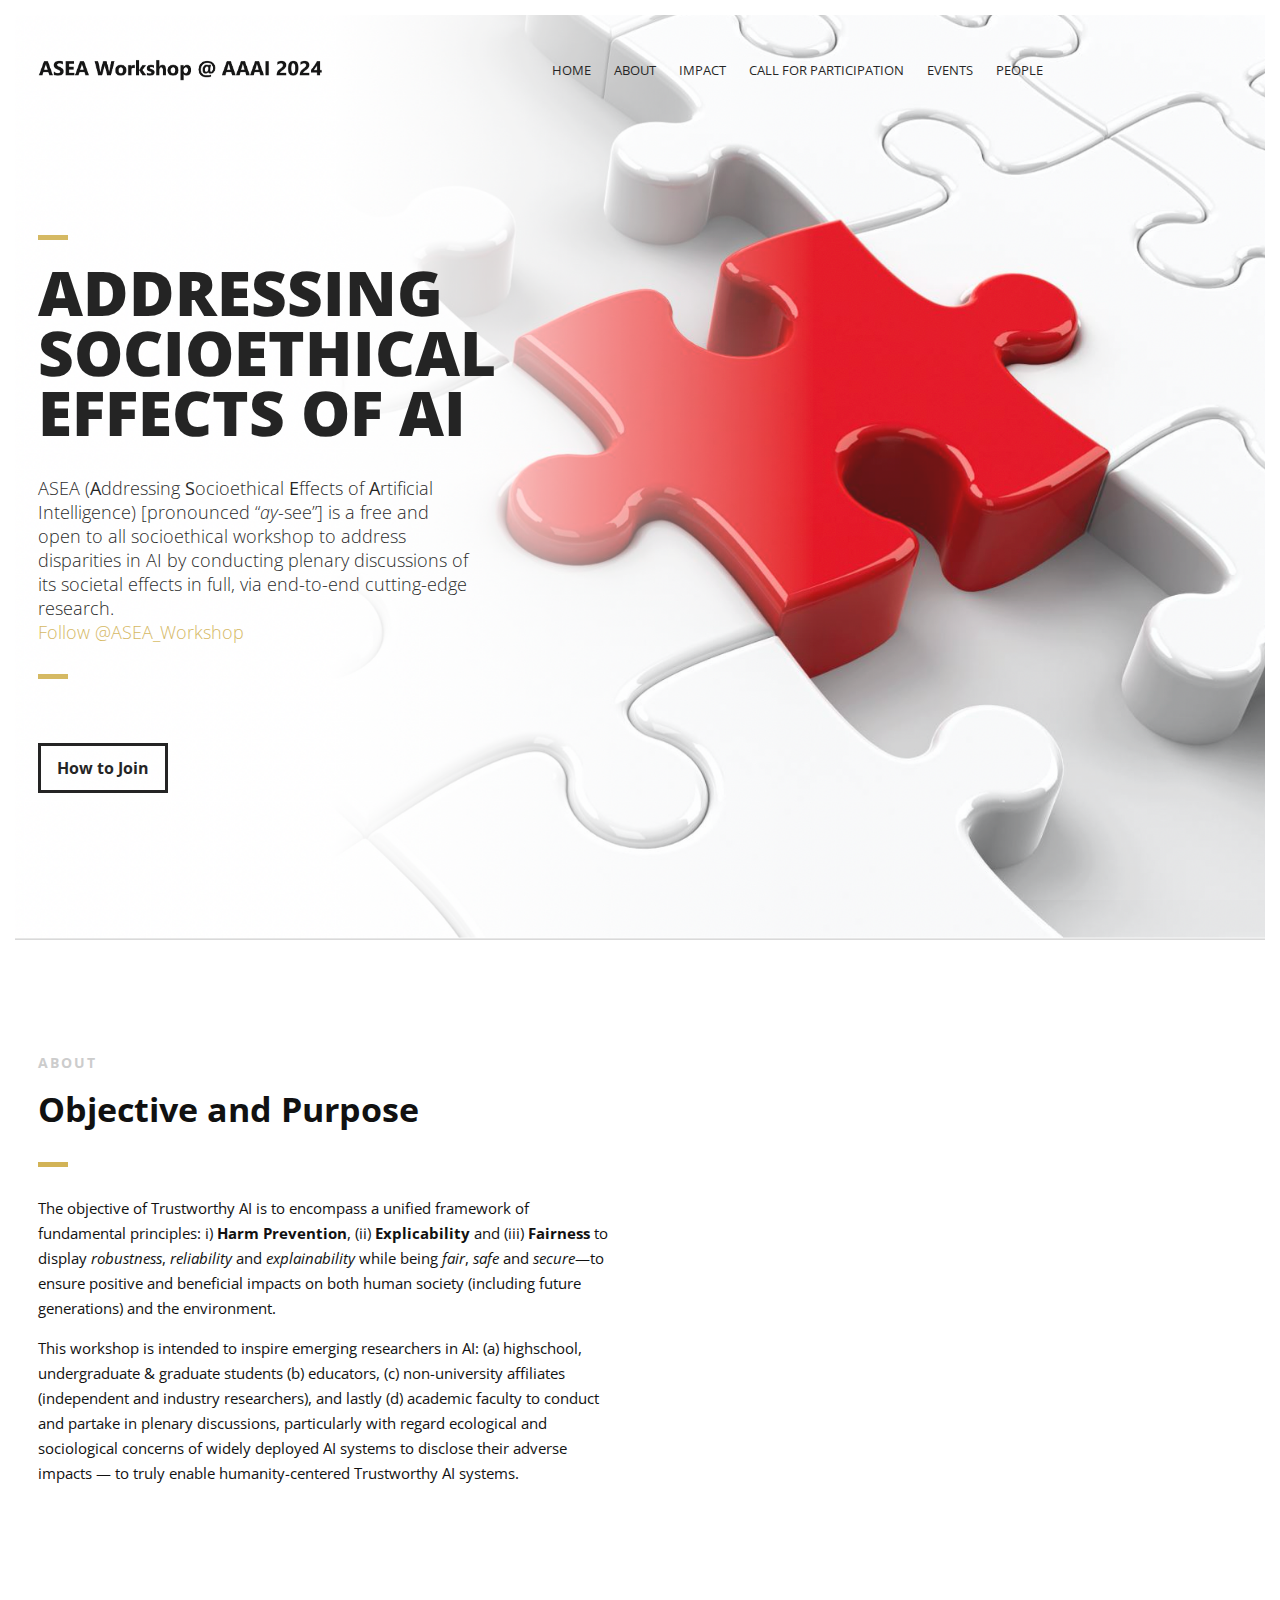
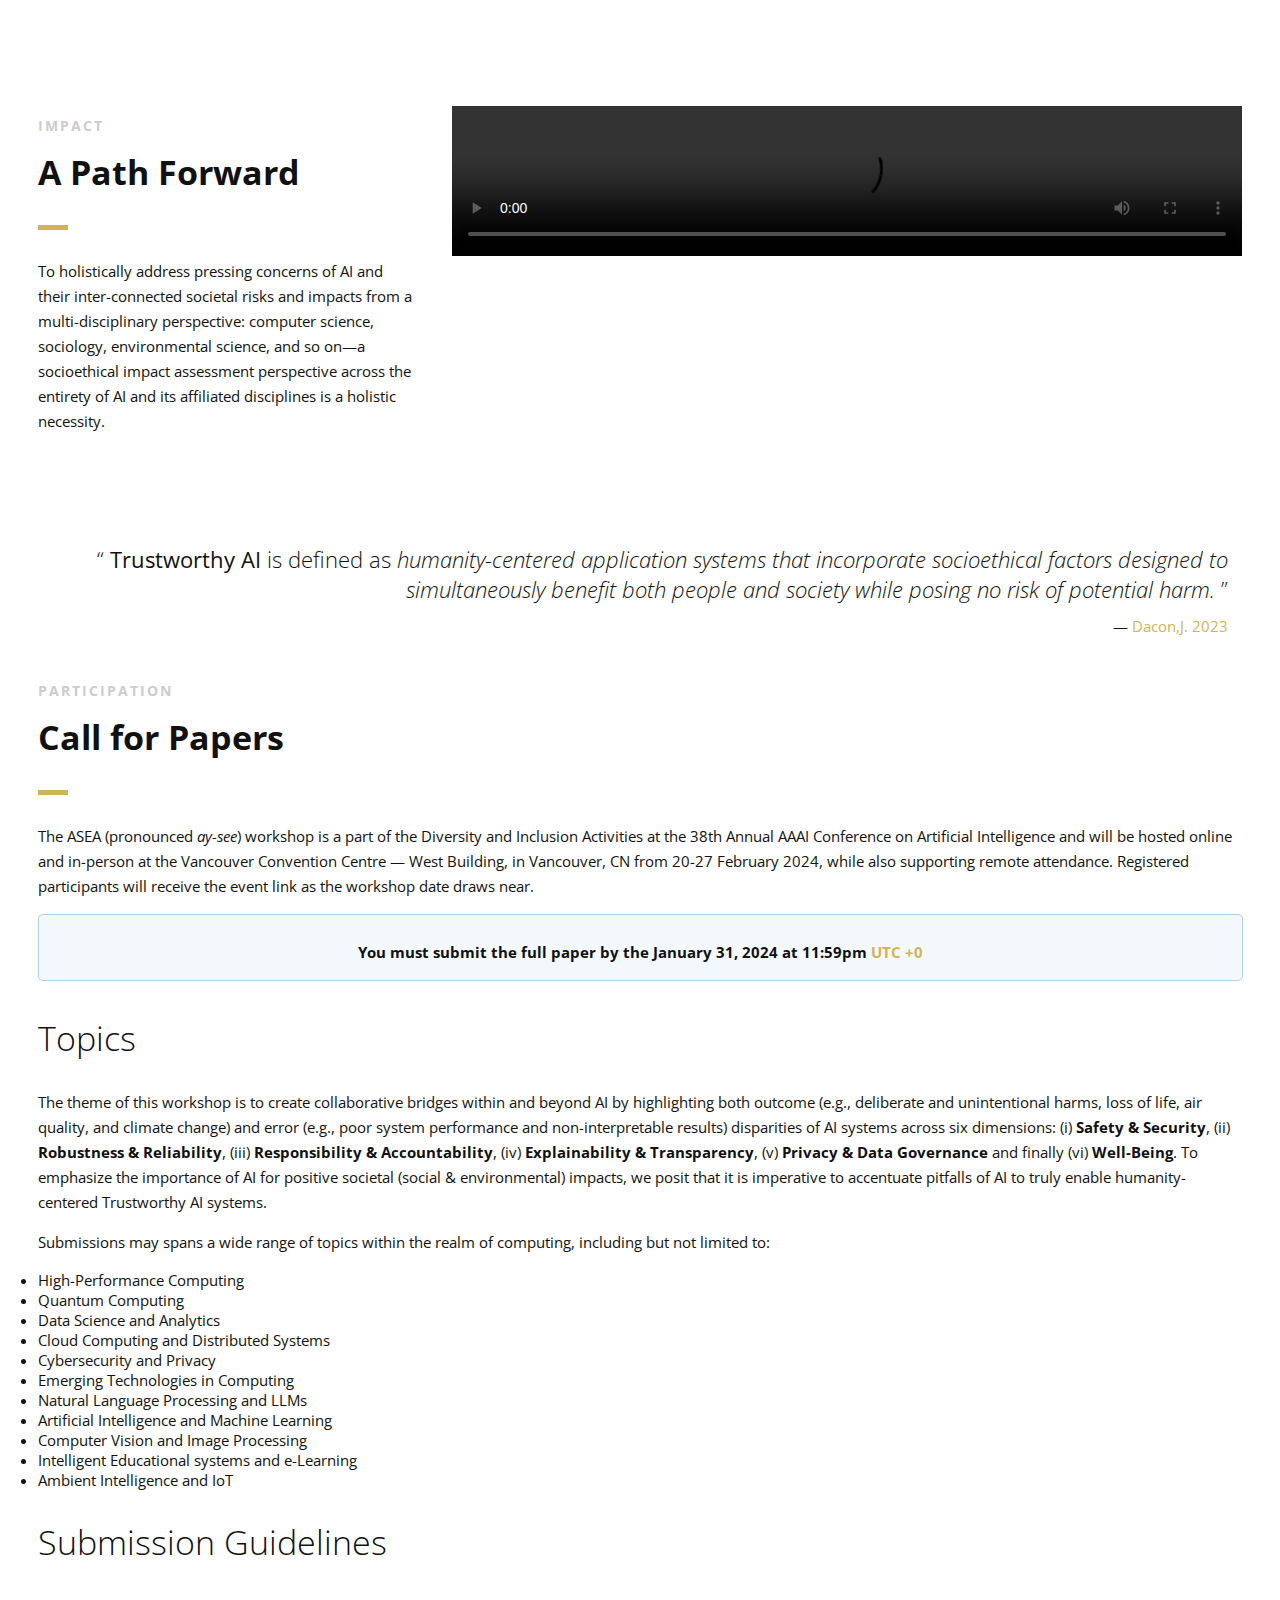
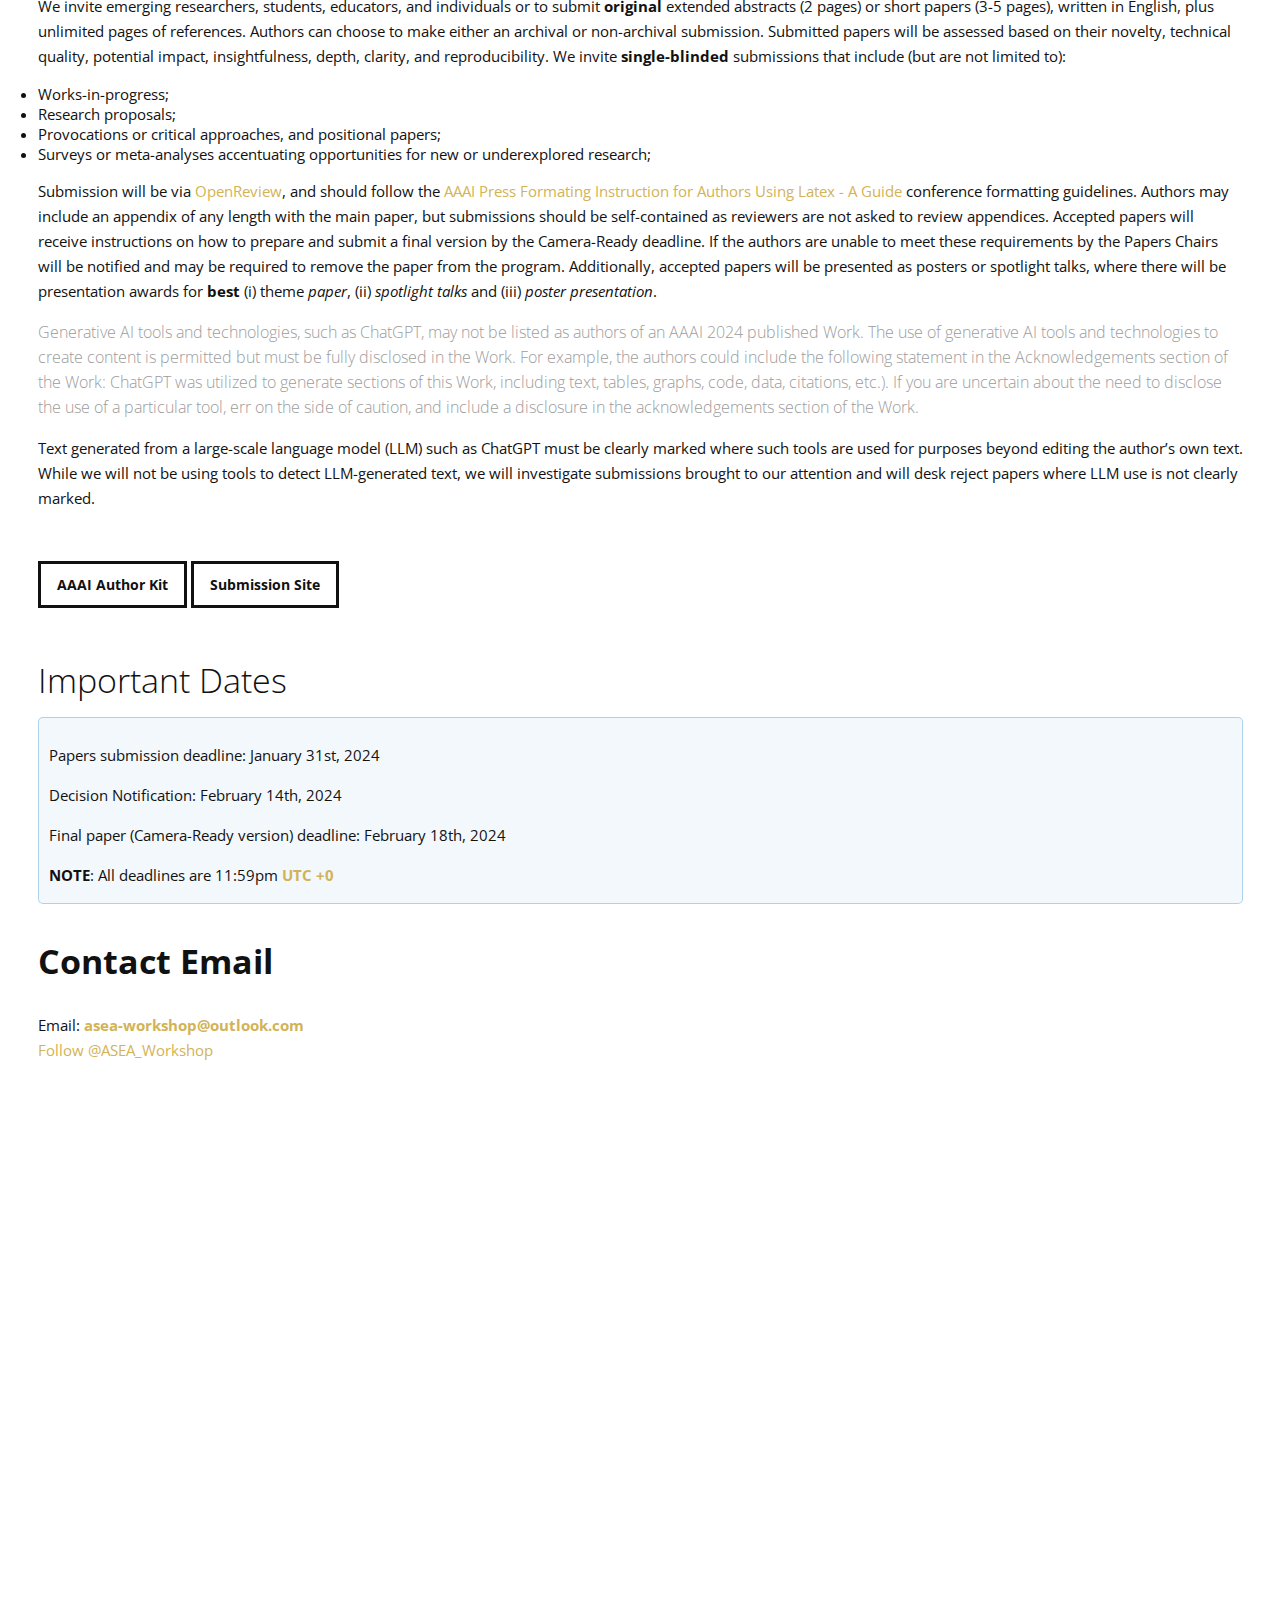
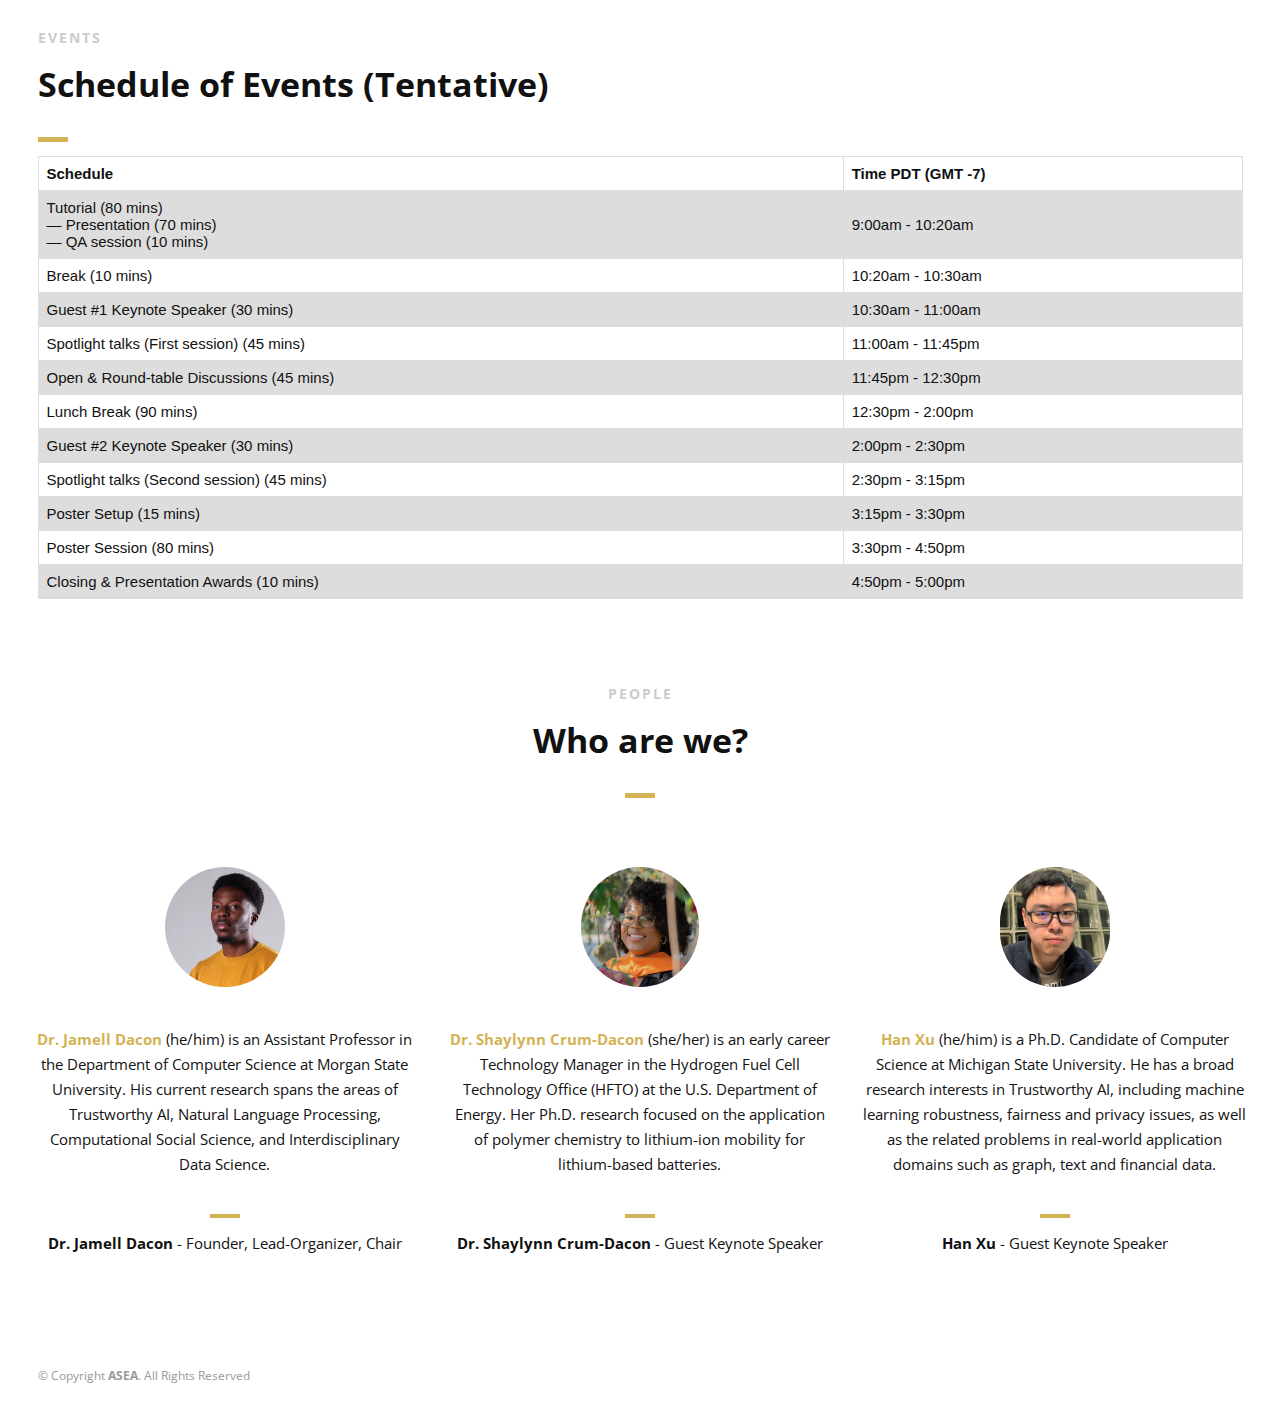
==== 2024/AAAI/index.html @ 99577b55 "Updates" ====
<!DOCTYPE html>
<html>
<head lang="en">
    <meta charset="UTF-8">

    <!--Page Title-->
    <title>Addressing Socioethical Effects of AI | ASEA Workshop Proceedings</title>

    <!--Meta Keywords and Description-->
    <meta name="keywords" content="">
    <meta name="description" content="">
    <meta name="viewport" content="width=device-width, initial-scale=1.0, user-scalable=no"/>

    <!--Favicon-->
    <link href="images/icon.png" rel="icon">
    <link href="images/icon.png" rel="apple-touch-icon">

    <!-- Main CSS Files -->
    <link rel="stylesheet" href="css/style.css">

    <!-- Color CSS -->
    <link rel="stylesheet" href="css/color.css">

    <!--Icon Fonts - Font Awesome Icons-->
    <link rel="stylesheet" href="css/font-awesome.min.css">
    <link href="https://cdnjs.cloudflare.com/ajax/libs/font-awesome/4.7.0/css/font-awesome.css" rel="stylesheet"/>

    <!-- Animate CSS-->
    <link href="css/animate.css" rel="stylesheet" type="text/css">

    <!--Google Webfonts-->
    <link href='https://fonts.googleapis.com/css?family=Open+Sans:400,300,600,700,800' rel='stylesheet' type='text/css'>
</head>
<body>

<!-- Preloader -->
<div id="preloader">
    <div id="status" class="la-ball-triangle-path">
        <div></div>
        <div></div>
        <div></div>
    </div>
</div>
<!--End of Preloader-->

<div class="page-border" data-wow-duration="0.7s" data-wow-delay="0.2s">
    <div class="top-border wow fadeInDown animated" style="visibility: visible; animation-name: fadeInDown;"></div>
    <div class="right-border wow fadeInRight animated" style="visibility: visible; animation-name: fadeInRight;"></div>
    <div class="bottom-border wow fadeInUp animated" style="visibility: visible; animation-name: fadeInUp;"></div>
    <div class="left-border wow fadeInLeft animated" style="visibility: visible; animation-name: fadeInLeft;"></div>
</div>

<div id="wrapper">

    <header id="banner" class="scrollto clearfix" data-enllax-ratio=".5">
        <div id="header" class="nav-collapse">
            <div class="row clearfix">
                <div class="col-1">

                    <!--Logo-->
                    <div id="logo">

                        <!--Logo that is shown on the banner-->
                        <img src="images/logo.png" id="banner-logo" alt="ASEA Workshop"/>
                        <!--End of Banner Logo-->

                        <!--The Logo that is shown on the sticky Navigation Bar-->
                        <img src="images/logo.png" id="navigation-logo" alt="ASEA Workshop"/>
                        <!--End of Navigation Logo-->

                    </div>
                    <!--End of Logo-->

                    <!--Main Navigation-->
                    <nav id="nav-main">
                        <ul>
                            <li>
                                <a href="#banner">Home</a>
                            </li>
                            <li>
                                <a href="#about">About</a>
                            </li>
                            <li>
                                <a href="#impact">Impact</a>
                            </li>
                            <li>
                                <a href="#call-for-participation">Call for Participation</a>
                            </li>
                            <li>
                                <a href="#events">Events</a>
                            </li>
                            <li>
                                <a href="#people">People</a>
                            </li>
                        </ul>
                    </nav>
                    <!--End of Main Navigation-->

                    <div id="nav-trigger"><span></span></div>
                    <nav id="nav-mobile"></nav>

                </div>
            </div>
        </div><!--End of Header-->

        <!--Banner Content-->
        <div id="banner-content" class="row clearfix">

            <div class="col-38">

                <div class="section-heading">
                    <h1>ADDRESSING SOCIOETHICAL EFFECTS OF AI</h1>
                    <h2>ASEA (<b>A</b>ddressing <b>S</b>ocioethical <b>E</b>ffects of <b>A</b>rtificial Intelligence) [pronounced “<i>ay</i>-see”] is a free and open 
                    to all socioethical workshop to address disparities in AI by conducting plenary discussions of its societal effects 
                    in full, via end-to-end cutting-edge research. <br>
                    <a href="https://twitter.com/ASEA_Workshop?ref_src=twsrc%5Etfw" class="twitter-follow-button" data-show-count="false">Follow @ASEA_Workshop</a><script async src="https://platform.twitter.com/widgets.js" charset="utf-8"></script>
                    </h2>
                </div>

                <!--Call to Action-->
                <a href="#call-for-participation" class="button">How to Join</a>
                <!--End Call to Action-->

            </div>

        </div><!--End of Row-->
    </header>

    <!--Main Content Area-->
    <main id="content">

        <!--Introduction-->
        <section id="about" class="introduction scrollto">

            <div class="row clearfix">

                <div class="col-2">
                    <div class="section-heading">
                        <h3>ABOUT</h3>
                        <h2 class="section-title">Objective and Purpose</h2>
                        <p>
                        The objective of Trustworthy AI is to encompass a unified framework of fundamental principles: i) <b>Harm Prevention</b>, 
                        (ii) <b>Explicability</b> and (iii) <b>Fairness</b> to display <i>robustness</i>, <i>reliability</i> and <i>explainability</i> 
                        while being <i>fair</i>, <i>safe</i> and <i>secure</i>&mdash;to ensure positive and beneficial impacts on both human society 
                        (including future generations) and the environment.
                        </p>
                       <p>
                        This workshop is intended to inspire emerging researchers in AI: (a) highschool, undergraduate &amp; graduate students (b) educators, (c) non-university
                        affiliates (independent and industry researchers), and lastly (d) academic faculty to conduct and partake in plenary discussions,
                        particularly with regard ecological and sociological concerns of widely deployed AI systems to disclose their adverse impacts
                        &mdash; to truly enable humanity-centered Trustworthy AI systems. <br>
                        </p>
                    </div>

                </div>

                <div class="col-2">

                    <!--Icon Block-->
                    <div class="col-2 icon-block icon-top wow fadeInUp" data-wow-delay="0.1s">
                        <!--Icon-->
                        <div class="icon">
                            <i class="fa fa-shield fa-2x" aria-hidden="true"></i>
                        </div>
                        <!--Icon Block Description-->
                        <div class="icon-block-description">
                            <h4>Harm Prevention</h4>
                             <ul>
                              <li>
                               Safety &amp; Security
                              </li>
                              <li>                          
                               Robustness &amp; Reliability
                              </li>
                              <li>                          
                               Privacy &amp; Data Governance
                              </li>
                             </ul>
                        </div>
                    </div>
                    <!--End of Icon Block-->

                    <!--Icon Block-->
                    <div class="col-2 icon-block icon-top wow fadeInUp" data-wow-delay="0.3s">
                        <!--Icon-->
                        <div class="icon">
                            <i class="fa fa-exclamation-circle fa-2x" aria-hidden="true"></i>
                        </div>
                        <!--Icon Block Description-->
                        <div class="icon-block-description">
                            <h4>Explicability</h4>
                            <ul>
                              <li>
                               Explanability &amp; Transparency
                              </li>
                            </ul>
                        </div>
                    </div>
                    <!--End of Icon Block-->

                    <!--Icon Block-->
                    <div class="col-2 icon-block icon-top wow fadeInUp" data-wow-delay="0.5s">
                        <!--Icon-->
                        <div class="icon">
                            <i class="fa fa-users fa-2x" aria-hidden="true"></i>
                        </div>
                        <!--Icon Block Description-->
                        <div class="icon-block-description">
                            <h4>Fairness</h4>
                             <ul>
                              <li>
                               Responsibility &amp; Accountability
                              </li>
                              <li>
                               Well-Being 
                               <br>
                                 &mdash; Social
                                <br>
                                 &mdash; Environmental
                                </li>
                               </ul>
                             </ul>
                        </div>
                    </div>

                    <!--End of Icon Block-->

                </div>

            </div>


        </section>
        <!--End of Introduction-->

        <section id="impact" class="scrollto clearfix">

            <div class="row no-padding-bottom clearfix">
                <div class="col-3">

                    <div class="section-heading">
                        <h3>IMPACT</h3>
                        <h2 class="section-title">A Path Forward</h2>
                        <p>
                        To holistically address pressing concerns of AI and their inter-connected societal risks and impacts
                        from a multi-disciplinary perspective: computer science, sociology, environmental science, and so
                        on&mdash;a socioethical impact assessment perspective across the entirety of AI and its affiliated disciplines is a holistic necessity.
                        </p>
                    </div>

                </div>

                <div class="col-2-3">
                       <video width="100%" height="auto" controls loop>
                       <source src="images/a-path-forward.mp4" type="video/mp4">
                       Your browser does not support HTML video.
                       </video>
                </div>

            </div>
        </section>


        <!--Content Section-->
        <div id="call-for-participation" class="scrollto clearfix">

            <div class="row no-padding-bottom clearfix">


                <!--Quote-->
                <div class="col-1">
                    <!--Trustworthy AI Definition-->
                    <blockquote class="testimonial text-right bigtest">
                         <q>
                          <b>Trustworthy AI</b> is defined as <i> humanity-centered application systems that incorporate socioethical factors 
                          designed to simultaneously benefit both people and society while posing no risk of potential harm.</i>
                         </q>
                        <footer>— <a href="https://arxiv.org/pdf/2309.09450">Dacon,J. 2023</a></footer>
                    </blockquote>
                    <!-- End of Trustworthy AI Definition-->

                </div>
                <!--End Quote-->

                <!--Content-->
                <div class="col-1">
                    <div class="section-heading">
                        <h3>PARTICIPATION</h3>
                        <h2 class="section-title">Call for Papers</h2>
                        <p>
                        The ASEA (pronounced <i>ay-see</i>) workshop is a part of the Diversity and Inclusion Activities at
                        the 38th Annual AAAI Conference on Artificial Intelligence and will be hosted online and in-person at the Vancouver Convention Centre &mdash; West Building, 
                        in Vancouver, CN from 20-27 February 2024, while also supporting remote attendance.
                        Registered participants will receive the event link as the workshop date draws near.
                        </p>
                    </div>
                    <div class="notification-box" style="margin-bottom: 20px;">                                       
                     <p style="text-align:center">
                       <b>You must submit the full paper by the January 31, 2024 at 11:59pm <a href="https://dayspedia.com/time/zones/utc+0/">UTC +0</a> </b>
                     </p>
                    </div>
                    <div>
                      <h2>Topics</h2>
                       <p>
                        The theme of this workshop is to create collaborative bridges within and beyond AI by
                        highlighting both outcome (e.g., deliberate and unintentional harms, loss of life, air quality, and climate change) and error 
                        (e.g., poor system performance and non-interpretable results) disparities of AI systems across six dimensions: (i) <b>Safety & Security</b>, 
                        (ii) <b>Robustness & Reliability</b>, (iii) <b>Responsibility & Accountability</b>, (iv) <b>Explainability & Transparency</b>, 
                        (v) <b>Privacy & Data Governance</b> and finally (vi) <b>Well-Being</b>. To emphasize the importance of AI for positive societal
                        (social &amp; environmental) impacts, we posit that it is imperative to accentuate pitfalls of AI to truly enable humanity-centered Trustworthy AI systems.
                       </p>
                       <p>
                         Submissions may spans a wide range of topics within the realm of computing, including but not limited to:
                       <ul>
                         <li>
                         High-Performance Computing
                         </li>
                         <li>
                         Quantum Computing
                         </li>
                         <li>
                         Data Science and Analytics
                         </li>
                         <li>
                         Cloud Computing and Distributed Systems
                         </li>
                         <li>
                         Cybersecurity and Privacy
                         </li>
                         <li>
                         Emerging Technologies in Computing
                         </li>
                         <li>
                         Natural Language Processing and LLMs
                         </li>
                         <li>
                         Artificial Intelligence and Machine Learning
                         </li>
                         <li>
                         Computer Vision and Image Processing
                         </li>
                         <li>
                         Intelligent Educational systems and e-Learning
                         </li>
                         <li>
                         Ambient Intelligence and IoT
                         </li>
                       </ul>
                       </p>



                       <h2>Submission Guidelines</h2>
                       <p>
                       We invite emerging researchers, students, educators, and individuals or to submit <b>original</b> extended abstracts (2 pages) or short papers (3-5 pages), 
                       written in English, plus unlimited pages of references. Authors can choose to make either an archival or non-archival submission. 
                       Submitted papers will be assessed based on their novelty, technical quality, potential impact, insightfulness, depth, clarity, and reproducibility.
                       We invite <b>single-blinded</b> submissions that include (but are not limited to):                             
                       <ul>
                         <li>
                           Works-in-progress; 
                         </li>
                         <li>
                           Research proposals;
                         </li>
                         <li>
                           Provocations or critical approaches, and positional papers;
                         </li>
                         <li>
                           Surveys or meta-analyses accentuating opportunities for new or underexplored research;
                         </li>
                       </ul>
                       </p>
                       <p>
                          Submission will be via <a href="https://openreview.net/group?id=AAAI.org/2024/Workshop/ASEA">OpenReview</a>, 
                          and should follow the <a href="https://aaai.org/authorkit24-2/">AAAI Press Formating 
                          Instruction for Authors Using Latex - A Guide</a> conference formatting guidelines. Authors may include an appendix of any length 
                          with the main paper, but submissions should be self-contained as reviewers are not asked to review appendices. 
                          Accepted papers will receive instructions on how to prepare and submit a final version by the Camera-Ready deadline. 
                          If the authors are unable to meet these requirements by the Papers Chairs will be notified and may be required to remove the paper from the program.
                          Additionally, accepted papers will be presented as posters or spotlight talks, where there will be presentation awards for <b>best</b> (i) theme <i>paper</i>, (ii) <i>spotlight talks</i> and (iii) <i>poster presentation</i>. 
                       </p>

                       <p class="section-subtitle">
                          Generative AI tools and technologies, such as ChatGPT, may not be listed as authors of an AAAI 2024 published Work. The use of generative AI tools
                          and technologies to create content is permitted but must be fully disclosed in the Work. For example, the authors could include the following
                          statement in the Acknowledgements section of the Work: ChatGPT was utilized to generate sections of this Work, including text, tables, graphs, 
                          code, data, citations, etc.). If you are uncertain about the need to disclose the use of a particular tool, err on the side of caution, and 
                          include a disclosure in the acknowledgements section of the Work.                    
                       </p>
                       <p>
                       Text generated from a large-scale language model (LLM) such as ChatGPT must be clearly marked where such tools are used for purposes beyond editing
                       the author’s own text. While we will not be using tools to detect LLM-generated text, we will investigate submissions brought to our attention and
                       will desk reject papers where LLM use is not clearly marked.
                       </p>
                    </div>
                    <a href="https://aaai.org/authorkit24-2/" class="button">AAAI Author Kit</a>
                    <a href="https://openreview.net/group?id=AAAI.org/2024/Workshop/ASEA" class="button">Submission Site</a>

                   <h2>Important Dates</h2>
                    <div class="notification-box" style="margin-bottom: 20px;">
                     <p>
                      Papers submission deadline: January 31st, 2024
                     </p>
                     <p>
                      Decision Notification: February 14th, 2024
                     </p>
                     <p>
                      Final paper (Camera-Ready version) deadline: February 18th, 2024 
                     </p>
                     <p>
                      <strong>NOTE</strong>: All deadlines are 11:59pm <b><a href="https://dayspedia.com/time/zones/utc+0/">UTC +0</a></b>
                     </p>
                      </strong>
                    </div>

                   <h2 class="section-title">Contact Email</h2>
                    <p>
                     Email: <b><a href="maitlto:asea-workshop@outlook.com">asea-workshop@outlook.com</a></b> <br>
                     <a href="https://twitter.com/ASEA_Workshop?ref_src=twsrc%5Etfw" class="twitter-follow-button" data-show-count="false">Follow @ASEA_Workshop</a><script async src="https://platform.twitter.com/widgets.js" charset="utf-8"></script>
                    </p>
                   <center><div style="width:250px;height:300px;margin:80px"><script type="text/javascript" id="clstr_globe" src="//clustrmaps.com/globe.js?d=rQCmRLRNMaoAMH-wGnTf7_lDVQvHGgsV87nXHBhhzOU"></script></script></div></center>
                </div>
                <!--End Content-->


            </div>

        </div>
        <!--End of Content Section-->

        <!--Schedule-->
        <div id="events" class="scrollto clearfix">

            <div class="row no-padding-bottom clearfix">

                <div class="col-1">
                    <div class="section-heading">
                    <h3>EVENTS</h3>
                    <h2 class="section-title">Schedule of Events (Tentative)</h2>
                   <table>
                     <tr>
                       <th>Schedule</th>
                       <th>Time PDT (GMT -7) </th>
                     </tr>
                     <tr>
                       <td>
                       Tutorial (80 mins)
                       <br>
                         &mdash; Presentation (70 mins)
                       <br>
                         &mdash; QA session (10 mins)
                       </td>
                           <td>9:00am - 10:20am</td>
                         </tr>
                           <tr>
                           <td>Break (10 mins)</td>
                           <td>10:20am - 10:30am</td>
                         </tr>
                         <tr>
                           <td>Guest #1 Keynote Speaker (30 mins)</td>
                           <td>10:30am - 11:00am</td>
                         </tr>
                         <tr>
                           <td>Spotlight talks (First session) (45 mins)</td>
                           <td>11:00am - 11:45pm</td>
                         </tr>
                         <tr>
                           <td>Open &amp; Round-table Discussions (45 mins) </td>
                           <td>11:45pm - 12:30pm</td>
                         </tr>
                         <tr>
                           <td>Lunch Break (90 mins)</td>
                           <td>12:30pm - 2:00pm</td>
                         </tr>
                         <tr>
                           <td>Guest #2 Keynote Speaker (30 mins)</td>
                           <td>2:00pm - 2:30pm</td>
                         </tr>
                         <tr>
                           <td>Spotlight talks (Second session) (45 mins)</td>
                           <td> 2:30pm - 3:15pm</td>
                         </tr>
                         <tr>
                           <td>Poster Setup (15 mins)</td>
                         <td> 3:15pm - 3:30pm</td>
                        </tr>
                        <tr>
                         <td>Poster Session (80 mins)</td>
                         <td> 3:30pm - 4:50pm</td>
                        </tr>
                        <tr>
                         <td>Closing &amp; Presentation Awards (10 mins)</td>
                         <td> 4:50pm - 5:00pm</td>
                       </tr>
                   </table>
                  </div>
                </div>
              </div>
           </div>
        <!--End Schedule-->


        <!--Speakers-->
        <section id="people" class="scrollto text-center" data-enllax-ratio=".2">

            <div class="row clearfix">

                <div class="section-heading">
                    <h3>PEOPLE</h3>
                    <h2 class="section-title">Who are we?</h2>
                </div>

                <!--Speaker Information-->
                <blockquote class="col-3 testimonial classic">
                    <img src="images/user-images/Jamell_Dacon.jpg" alt="Jamell Dacon"/>
                    <p><b><a href="https://daconjam.github.io">Dr. Jamell Dacon</a></b> (he/him) is an Assistant Professor in the Department of Computer Science at Morgan State University. 
                       His current research spans the areas of Trustworthy AI, Natural Language Processing, Computational Social Science, and Interdisciplinary Data Science. 
                     </p>
                    <footer><strong>Dr. Jamell Dacon</strong> - Founder, Lead-Organizer, Chair </footer>
                </blockquote>
                <!-- End of Speaker Information-->

                <!--Speaker Information-->
                <blockquote class="col-3 testimonial classic">
                    <img src="images/user-images/Shaylynn_Crum-Dacon.jpg" alt="Shaylynn Crum-Dacon"/>
                    <p><b><a href="https://www.linkedin.com/in/shaylynn-crum-dacon-83759690">Dr. Shaylynn Crum-Dacon</a></b> (she/her) is an early career Technology Manager in the Hydrogen Fuel Cell Technology Office (HFTO) at the U.S. Department of Energy.
                       Her Ph.D. research focused on the application of polymer chemistry to lithium-ion mobility for lithium-based batteries. 
                    </p> 
                    <footer><strong>Dr. Shaylynn Crum-Dacon</strong> -  Guest Keynote Speaker</footer>
                </blockquote>
                <!-- End of Speaker Information-->

                <!--Speaker Information-->
                <blockquote class="col-3 testimonial classic">
                    <img src="images/user-images/Han_Xu.jpg" alt="User"/>
                    <p><b><a href="https://sites.google.com/view/han-xu-123/home">Han Xu</a></b> (he/him) is a Ph.D. Candidate of Computer Science at Michigan State University.
                       He has a broad research interests in Trustworthy AI, including machine learning robustness, fairness and privacy issues, as well as the related problems in real-world application domains such as graph, text and financial data. 
                    </p>
                    <footer><strong>Han Xu</strong> - Guest Keynote Speaker</footer>
                </blockquote>
                <!-- End of Speaker Information-->

            </div>

        </section>


    </main>
    <!--End Main Content Area-->


    <!--Footer-->
    <footer id="landing-footer" class="clearfix">
        <div class="row clearfix">
            <p id="copyright" class="col-2">&copy; Copyright <strong><span>ASEA</span></strong>. All Rights Reserved</p>

        </div>
    </footer>
    <!--End of Footer-->

</div>

<!-- Include JavaScript resources -->
<script src="js/jquery.1.8.3.min.js"></script>
<script src="js/wow.min.js"></script>
<script src="js/featherlight.min.js"></script>
<script src="js/featherlight.gallery.min.js"></script>
<script src="js/jquery.enllax.min.js"></script>
<script src="js/jquery.scrollUp.min.js"></script>
<script src="js/jquery.easing.min.js"></script>
<script src="js/jquery.stickyNavbar.min.js"></script>
<script src="js/jquery.waypoints.min.js"></script>
<script src="js/images-loaded.min.js"></script>
<script src="js/lightbox.min.js"></script>
<script src="js/site.js"></script>


</body>
</html>
---- 2024/AAAI/css/style.css ----
/*

1. Default and Reset styles
- 1.1 Input Elements
2. Global elements
- 2.1 Header
- 2.2 Logo
- 2.3 Buttons
- 2.4 Navigation
- 2.5 Social Elements
- 2.6 Images
3. Fonts and Headings
4. Banner
- 4.1 SignUp Form
5. Content Elements
- 5.1 Icons
- 5.2 Parallax Elements
- 5.3 Divider
6. Landing Page Sections
- 6.1 Features
- 6.2 Testimonials
- 6.3 Gallery
- 6.4 Video
- 6.5 Clients
- 6.6 Pricing Table
7. Footer


/*------------------------------------------------------------------------------------------*/
/* 1. Defaults & Reset of specific styles across browsers */
/*------------------------------------------------------------------------------------------*/

*, *:before, *:after {
    -webkit-box-sizing: border-box;
    -moz-box-sizing: border-box;
    box-sizing: border-box;
}

body, div, dl, dt, dd, ul, ol, li, h1, h2, h3, h4, h5, h6, pre, form, blockquote, th, td {
    margin: 0;
    padding: 0;
    direction: ltr;
}

body {
    margin: 0;
    padding: 0;
    -webkit-font-smoothing: antialiased;
    overflow-x: hidden;
}

img {
  pointer-events: none;
}

p {
    line-height: 25px;
}

.row img {
    height: auto;
    max-width: 100%;
}

a {
    text-decoration: none;
    line-height: inherit;
    -webkit-transition: opacity 0.3s ease-out;
    -moz-transition: opacity 0.3s ease-out;
    -o-transition: opacity 0.3s ease-out;
    transition: opacity 0.3s ease-out;
}

table {
  font-family: arial, sans-serif;
  border-collapse: collapse;
  width: 100%;
}


td, th {
  border: 1px solid #dddddd;
  text-align: left;
  padding: 8px;
}

tr:nth-child(even) {
  background-color: #dddddd;
}

iframe {
    border: 0 !important;
}

video
{
   position: relative;
}

.parallax-window {
    min-height: 400px;
    background: transparent;
}

.notification-box {
    background-color: rgba(16, 122, 193, 0.05);
    border-radius: 5px;
    border: 1px solid rgba(16, 122, 193, 0.3);
    padding: 10px;
    padding-bottom: 5px;
    margin-bottom: 5px;
}

figure {
    margin: 0;
}

/* Page Border */

.page-border {
    position: fixed;
    z-index: 999999;
    pointer-events: none;
}

.page-border .bottom-border, .page-border .left-border, .page-border .right-border, .page-border .top-border {
    background: #f3f3ef;
    position: fixed;
    z-index: 9999;
}

.page-border > .top-border, .page-border > .right-border, .page-border > .bottom-border, .page-border > .left-border {
    padding: 0px;
    background: #ccc;
}

.page-border .bottom-border, .page-border .top-border {
    width: 100%;
    padding: 0px;
    left: 0;
}

.page-border .left-border, .page-border .right-border {
    padding: 0px;
    height: 100%;
    top: 0;
}

.page-border .top-border {
    top: 0;
}

.page-border .right-border {
    right: 0;
}

.page-border .bottom-border {
    bottom: 0;
}

.page-border .left-border {
    left: 0;
}

#wrapper {
    margin:0 15px;
    padding: 15px 0;
    position: relative;
}


/* --------- 1.1 Input Elements ---------- */

input, textarea {
    border: 1px solid #e1e1e1;
    padding: 10px;
    -webkit-transition: all .3s linear;
    -moz-transition: all .3s linear;
    transition: all .3s linear;
    border-radius: 3px;
}

input {
    height: 40px;
    margin: 3px 0;
    outline: none;
    line-height: normal;
    font-size: 14px;
}

input[type="submit"] {
    cursor: pointer;
    border-style: solid;
    border-width: 2px;
    padding-top: 0;
    padding-bottom: 0;
}

select {
    border: 1px solid #e1e1e1;
    height: 40px;
    padding: 5px;
}

input:focus, textarea:focus {
    box-shadow: inset 0 1px 3px rgba(0, 0, 0, 0.1);
}

*:focus {
    outline: none;
}

/*------------------------------------------------------------------------------------------*/
/* 2. Layout Elements */
/*------------------------------------------------------------------------------------------*/

section {
    clear: both;
    overflow: hidden;
}

/* Rows and Columns */

.row {
    max-width: 1245px;
    margin: 0 auto;
    padding: 75px 0;
    position: relative;
}


.no-padding-bottom .row, .no-padding-bottom div, .no-padding-bottom.row {
    padding-bottom: 0;
}

.no-padding-top.row, .no-padding-top div {
    padding-top: 0;
}

.big-padding-top {
    padding-top: 75px !important;
}

.big-padding-bottom {
    padding-bottom: 85px !important;
}

/* Targets all elements */

[class*='col-'] {
    float: left;
    padding: 20px;
}

#clients .col-2-3 [class*='col-'] {
    padding: 0;
}

/* Clearfix */

.clearfix:after {
    content: "";
    display: table;
    clear: both;
}

/* Main Widths */

.col-1 {
    width: 100%;
}

.col-2 {
    width: 50%;
}

.col-3 {
    width: 33.33%;
}

.col-4 {
    width: 25%;
}

.col-5 {
    width: 20%;
}

.col-6 {
    width: 16.6666666667%;
}

.col-7 {
    width: 14.2857142857%;
}

.col-8 {
    width: 12.5%;
}

.col-9 {
    width: 11.1111111111%;
}

.col-10 {
    width: 10%;
}

.col-11 {
    width: 9.09090909091%;
}

.col-12 {
    width: 8.33%;
}

.col-2-3 {
    width: 66.66%;
}

.col-3-4 {
    width: 75%;
}

.col-9-10 {
    width: 90%;
}

/* Golden Ratio */
.col-61 {
    width: 61.8%;
}

.col-38 {
    width: 38.2%;
}

/* --------- 2.1 Header --------- */

#header {
    height: 71px !important;
    overflow: visible;
    z-index: 9999;
    width: 100%;
    position: absolute !important;
}

#header .row {
    padding: 0;
}

#header aside {
    text-align: right;
}

#header ul {
    text-align: center;
}

#header li {
    display: inline-block;
    list-style: none;
    margin: 0;
}

/* --------- 2.2 Logo ---------- */

#logo {
    float: left;
    height: 71px;
    line-height: 66px;
    margin-right: 15px;
}

#logo h1, #logo h2 {
    display: inline-block;
}

#banner #logo h1 {
    font-size: 28px;
    margin-right: 10px;
    font-weight: 900;
    padding: 0;
}

#logo h2 {
    font-size: 18px;
    padding: 0;
}

#logo img {
    max-height: 22px;
    vertical-align: middle;
    margin-right: 15px;
}

#navigation-logo {
    display: none;
}

.nav-solid #logo #banner-logo {
    display: none;
}

.nav-solid #logo #navigation-logo {
    display: inline-block;
}

/* --------- 2.3 Buttons ---------- */

.call-to-action {
    padding: 35px 0 35px 0;
}

/*Style*/

.button {
    font-size: 16px;
    margin: 35px 0;
    padding: 11px 16px;
    -webkit-transition: all .3s linear;
    -moz-transition: all .3s linear;
    transition: all .3s linear;
    display: inline-block;
    border-width: 3px;
    border-style: solid;
}

/* Play Button */

#video-section {
    position:relative;
}

.play-video {
    height:110px;
    position:absolute;
    top:50%;
    margin-top:-110px;
    width:100%;
}

.play-icon {
    display: inline-block;
    font-size: 0px;
    cursor: pointer;
    margin: 45px auto;
    width: 110px;
    height: 110px;
    border-radius: 50%;
    text-align: center;
    position: relative;
    z-index: 1;
}

.play-icon:after {
    pointer-events: none;
    position: absolute;
    width: 100%;
    height: 100%;
    border-radius: 50%;
    content: '';
    -webkit-box-sizing: content-box;
    -moz-box-sizing: content-box;
    box-sizing: content-box;
}

.play-icon:before {
    font-family: 'fontawesome';
    content: '\f144';
    speak: none;
    font-size: 74px;
    line-height: 110px;
    font-style: normal;
    font-weight: normal;
    font-variant: normal;
    text-transform: none;
    display: block;
    -webkit-font-smoothing: antialiased;
    color:#fff;
}

.play-video .play-icon {
    background: rgba(255, 255, 255, 0.5);
    -webkit-transition: -webkit-transform ease-out 0.3s, background 0.4s;
    -moz-transition: -moz-transform ease-out 0.3s, background 0.4s;
    transition: transform ease-out 0.3s, background 0.4s;
}

.play-video .play-icon:after {
    top: 0;
    left: 0;
    padding: 0;
    z-index: -1;
    box-shadow: 0 0 0 2px rgba(255, 255, 255, 0.1);
    opacity: 0;
    -webkit-transform: scale(0.9);
    -moz-transform: scale(0.9);
    -ms-transform: scale(0.9);
    transform: scale(0.9);
}

.play-video .play-icon:hover {
    background: rgba(255, 255, 255, 0.05);
    -webkit-transform: scale(0.93);
    -moz-transform: scale(0.93);
    -ms-transform: scale(0.93);
    transform: scale(0.93);
    color: #fff;
}


/* --------- 2.4 Navigation ---------- */

#header {
    font-size: 13px;
}

#header aside {
    float: right;
}

#header nav ul {
    text-transform: uppercase;

}

#header nav a {
    height: 71px;
    line-height: 71px;
    display: block;
    padding: 0 10px;
}

#header nav a:hover {
    opacity: 0.6;
}

/*Navigation Solid*/

#header.nav-solid [class*='col-'] {
    padding: 0 20px;
}

#header.nav-solid {
    background: #fff;
    box-shadow: 2px 0px 3px rgba(0, 0, 0, 0.2);
    position: fixed !important;
    left:0;
}

#header.nav-solid nav a {
    border-bottom: 3px solid;
    border-color: #fff;
    -webkit-transition: all 0.3s ease-out;
    -moz-transition: all 0.3s ease-out;
    -o-transition: all 0.3s ease-out;
    transition: all 0.3s ease-out;
}

#header.nav-solid nav a:hover {
    opacity: 1;
}

/* Social Elements when Solid*/

#header.nav-solid .social-icons a {
    -webkit-transition: all 0.3s ease-out;
    -moz-transition: all 0.3s ease-out;
    -o-transition: all 0.3s ease-out;
    transition: all 0.3s ease-out;
    opacity: 0.5;
}

#header.nav-solid .social-icons a:hover {
    opacity: 1;
    color: #e4473c;
}

/* Responsive Nav Styling */

#nav-trigger {
    display: none;
    text-align: right;
}

#nav-trigger span {
    display: inline-block;
    width: 38px;
    height: 71px;
    color: #111;
    cursor: pointer;
    text-transform: uppercase;
    font-size: 22px;
    text-align: center;
    border-top-right-radius: 5px;
    border-top-left-radius: 5px;
    -webkit-transition: all 0.3s ease-out;
    -moz-transition: all 0.3s ease-out;
    -o-transition: all 0.3s ease-out;
    transition: all 0.3s ease-out;
}

#nav-trigger span:after {
    font-family: "fontAwesome";
    display: inline-block;
    width: 38px;
    height: 71px;
    line-height: 75px;
    text-align: center;
    content: "\f0c9";
    border-top-right-radius: 5px;
    border-top-left-radius: 5px;
}

#nav-trigger span.open:after {
    content: "\f00d";
}

#nav-trigger span:hover, .nav-solid #nav-trigger span.open:hover, .nav-solid #nav-trigger span:hover {
    opacity: 0.6;
}

#nav-trigger span.open, #nav-trigger span.open:hover {
    color: #111;
}

.nav-solid #nav-trigger span.open:hover {
    color: #999;
}

.nav-solid #nav-trigger span {
    color: #999;
    opacity: 1;
}

nav#nav-mobile {
    position: relative;
    display: none;
}

nav#nav-mobile ul {
    display: none;
    list-style-type: none;
    position: absolute;
    left: 0;
    right: 0;
    margin-left: -20px;
    margin-right: -20px;
    padding-top: 10px;
    padding-bottom: 10px;
    text-align: center;
    background-color: #fff;
    box-shadow: 0 5px 3px rgba(0, 0, 0, 0.2);
}

nav#nav-mobile ul:after {
    display: none;
}

nav#nav-mobile li {
    margin: 0 20px;
    float: none;
    text-align: left;
    border-bottom: 1px solid #e1e1e1;
}

nav#nav-mobile li:last-child {
    border-bottom: none;
}

.nav-solid nav#nav-mobile li {
    border-top: 1px solid #e1e1e1;
    border-bottom: none;
}

nav#nav-mobile a {
    display: block;
    padding: 12px 0;
    color: #333;
    width: 100%;
    height: auto;
    line-height: normal;
    display: block;
    border-bottom: none !important;
    -webkit-transition: all 0.3s ease-out;
    -moz-transition: all 0.3s ease-out;
    -o-transition: all 0.3s ease-out;
    transition: all 0.3s ease-out;
}

nav#nav-mobile a:hover {
    background: #fafafa;
    opacity: 1;
}

/* --------- 2.5 Social Elements ---------- */

#header .col-4 {
    text-align: right;
}

.social-icons {
    display: inline-block;
    list-style: none;
}

.social-icons a {
    display: inline-block;
    width: 32px;
    text-align: center;
}

.social-icons a:hover {
    opacity: 0.7;
}

.social-icons span {
    display: none;
}

#header .social-icons {
    margin-top: 27px;
}

/* --------- 2.6 Images ---------- */

/*Alignment*/

img {
    vertical-align: top;
}

.image-center {
    display: block;
    margin: 0 auto;
}

a img {
    border: none;
    -webkit-transition: all 0.3s ease-out;
    -moz-transition: all 0.3s ease-out;
    -o-transition: all 0.3s ease-out;
    transition: all 0.3s ease-out;
    -webkit-backface-visibility: hidden;
}

a img:hover {
    opacity: 0.7;
}

/*------------------------------------------------------------------------------------------*/
/* 3. Fonts */
/*------------------------------------------------------------------------------------------*/

h1 {
    padding: 20px 0;
}

h2 {
    padding: 14px 0;
}

h3 {
    padding: 10px 0;
}

h4 {
    padding: 7px 0;
}

h5 {
    padding: 7px 0;
}

h6 {
    padding: 7px 0;
}

/* Text Alignment */

.text-left {
    text-align: left;
}

.text-center {
    text-align: center;
}

.text-right {
    text-align: right;
}

/* Section Headings */

.section-heading {
    padding: 0 0 15px 0;
}

.section-subtitle {
    font-size: 18px;
    padding-top: 0;
}

.section-heading h3 {
    font-size: 14px;
    font-weight: bold;
    color: #ccc;
    letter-spacing: 2px;
    padding-bottom: 0;
}

/*------------------------------------------------------------------------------------------*/
/* 4. Banner */
/*------------------------------------------------------------------------------------------*/

#banner {
    background-size: cover;
}

#banner-content.row {
    padding-top: 170px;
    padding-bottom: 100px;
}

#banner h1 {
    padding-top: 5%;
}

#banner .section-heading:before {
    content: "";
    display: block;
    width: 30px;
    height: 5px;
    margin-top: 30px;
}



/*------------------------------------------------------------------------------------------*/
/* 5. Content Elements */
/*------------------------------------------------------------------------------------------*/

/* --------- 5.1 Icons ---------- */

/*Font Icon sizes*/

.fa-1x {
    font-size: 15px !important;
}

/*Icon Block*/

.icon-block {
    position: relative;
}

.icon-block h4 {
    font-weight: bold;
    padding-top: 0;
}

.icon-block .icon {
    position: absolute;
}

.icon-block p {
    margin-top: 0;
}

/* Icon Left*/

.icon-left .icon {
    left: 15;
}

.icon-left .icon-block-description {
    padding-left: 53px;
}

/* Icon Right */

.icon-right .icon {
    right: 15;
}

.icon-right .icon-block-description {
    padding-right: 53px;
}

/* Icon Above */

.icon-top {
    display: block;
}

.icon-top .icon {
    position: relative;
    display: block;
}

.icon-top .icon-block-description {
    padding-top: 25px;
}

/* --------- 5.2 Parallax Elements ---------- */

.banner-parallax-1, .banner-parallax-2, .banner-parallax-3 {
    min-height: 350px;
}

/* --------- 5.3 Divider ---------- */

.divider {
    position: relative;
    width: 40%;
    height: 20px;
    line-height: 20px;
    margin: 10px auto 5px auto;
    clear: both;
    text-align: center;
}

.divider-inner {
    position: absolute;
    height: 1px;
    width: 100%;
    top: 50%;
    margin-top: -1px;
    border-top: 1px solid;
    border-color: #e1e1e1;
}

.divider i {
    background: #fff;
    position: relative;
    top: -11px;
    padding: 0 5px 0 5px;
    color: #e1e1e1;
}

/*------------------------------------------------------------------------------------------*/
/* 6. Landing Page Sections */
/*------------------------------------------------------------------------------------------*/

/* --------- 6.1 Introduction ---------- */

.introduction img.featured {
    padding: 55px 0 0 0;
}

/* --------- 6.2 Features ---------- */

.features.row {
    padding-left: 5%;
    padding-right: 5%;
}

.features div:nth-child(4) {
    clear: both;
}

/* --------- 6.3 Testimonials ---------- */

.testimonial {
    padding: 15px;
}

blockquote {
    position: relative;
}

.testimonial img {
    max-height: 120px;
    border-radius: 250em;
}

.testimonial footer {
    padding-top: 12px;
}

/* Style Classic - Avatar above Testimonial */

.testimonial.classic img {
    display: inline-block;
    margin-bottom: 25px;
}

.testimonial.classic q {
    display: block;
}

.testimonial.classic footer:before {
    display: block;
    content: "";
    width: 30px;
    height: 4px;
    margin: 10px auto 15px auto;
}

/* Style Big */

.testimonial.bigtest {
    padding-top: 0;
}

.testimonial.bigtest q {
    font-size: 22px;
}

/* --------- 6.4 Gallery ---------- */

#gallery img {
    max-height: 300px;
}

#gallery [class*='col-'] {
    padding: 0;
}

#gallery a {
    display: inline-block;
    position: relative;
    overflow: hidden;
}

#gallery a:hover img {
    opacity: 0.15;
    -moz-backface-visibility: hidden;
}

#gallery a:before {
    font-size: 2.2em;
    font-style: normal;
    font-weight: normal;
    text-align: center;
    content: "+";
    width: 70px;
    height: 70px;
    border-radius: 100em;
    display: block;
    position: absolute;
    top: 55%;
    left: 50%;
    line-height: 72px;
    margin: -35px 0 0 -35px;
    opacity: 0;
    -webkit-transition: all .2s linear;
    -moz-transition: all .2s linear;
    transition: all .2s linear;
    vertical-align: middle;
}

#gallery a:hover:before {
    opacity: 1;
    top: 50%;
    left: 50%;
}

/**
 * Featherlight – ultra slim jQuery lightbox
 * Version 1.3.3 - http://noelboss.github.io/featherlight/
 *
 * Copyright 2015, Noël Raoul Bossart (http://www.noelboss.com)
 * MIT Licensed.
**/
@media all {
    .featherlight {
        display: none;

        /* dimensions: spanning the background from edge to edge */
        position: fixed;
        top: 0;
        right: 0;
        bottom: 0;
        left: 0;
        z-index: 2147483647; /* z-index needs to be >= elements on the site. */

        /* position: centering content */
        text-align: center;

        /* insures that the ::before pseudo element doesn't force wrap with fixed width content; */
        white-space: nowrap;

        /* styling */
        cursor: pointer;
        background: #333;
        /* IE8 "hack" for nested featherlights */
        background: rgba(0, 0, 0, 0);
    }

    /* support for nested featherlights. Does not work in IE8 (use JS to fix) */
    .featherlight:last-of-type {
        background: rgba(0, 0, 0, 0.8);
    }

    .featherlight:before {
        /* position: trick to center content vertically */
        content: '';
        display: inline-block;
        height: 100%;
        vertical-align: middle;
        margin-right: -0.25em;
    }

    .featherlight .featherlight-content {

        /* position: centering vertical and horizontal */
        text-align: left;
        vertical-align: middle;
        display: inline-block;

        /* dimensions: cut off images */
        overflow: auto;
        padding: 25px 0;
        border-bottom: 25px solid transparent;

        /* dimensions: handling small or empty content */
        min-width: 30%;

        /* dimensions: handling large content */
        margin-left: 5%;
        margin-right: 5%;
        max-height: 95%;

        /* styling */
        cursor: auto;

        /* reset white-space wrapping */
        white-space: normal;
    }

    /* contains the content */
    .featherlight .featherlight-inner {
        /* make sure its visible */
        display: block;
    }

    .featherlight .featherlight-close-icon {
        /* position: centering vertical and horizontal */
        position: absolute;
        z-index: 9999;
        top: 25px;
        right: 25px;

        /* dimensions: 25px x 25px */
        line-height: 25px;
        width: 25px;

        /* styling */
        cursor: pointer;
        text-align: center;
        color: #fff;
        font-family: "fontawesome";
        font-size: 22px;
        opacity: 0.5;
        -webkit-transition: all 0.3s ease-out;
        -moz-transition: all 0.3s ease-out;
        -o-transition: all 0.3s ease-out;
        transition: all 0.3s ease-out;
    }

    .featherlight .featherlight-close-icon:hover {
        opacity: 1;
    }

    .featherlight .featherlight-image {
        /* styling */
        max-height: 100%;
        max-width:100%;
    }

    .featherlight-iframe .featherlight-content {
        /* removed the border for image croping since iframe is edge to edge */
        border-bottom: 0;
        padding: 0;
    }

    .featherlight iframe {
        /* styling */
        border: none;
    }
}

/* handling phones and small screens */
@media only screen and (max-width: 1024px) {
    .featherlight .featherlight-content {
        /* dimensions: maximize lightbox with for small screens */
        margin-left: 10px;
        margin-right: 10px;
        max-height: 98%;

        padding: 10px 10px 0;
        border-bottom: 10px solid transparent;
    }

}

/* Gallery Styling */
@media all {
    .featherlight-next,
    .featherlight-previous {
        font-family: "fontawesome";
        font-size: 22px;
        display: block;
        position: absolute;
        top: 25px;
        right: 0;
        bottom: 0;
        left: 80%;
        cursor: pointer;
        /* preventing text selection */
        -webkit-touch-callout: none;
        -webkit-user-select: none;
        -khtml-user-select: none;
        -moz-user-select: none;
        -ms-user-select: none;
        user-select: none;
        /* IE9 hack, otherwise navigation doesn't appear */
        background: rgba(0, 0, 0, 0);
        -webkit-transition: all 0.3s ease-out;
        -moz-transition: all 0.3s ease-out;
        -o-transition: all 0.3s ease-out;
        transition: all 0.3s ease-out;
    }

    .featherlight-previous {
        left: 0;
        right: 80%;
    }

    .featherlight-next span,
    .featherlight-previous span {
        display: inline-block;
        opacity: 0.3;
        position: absolute;
        top: 50%;
        width: 100%;
        font-size: 80px;
        line-height: 80px;

        /* center vertically */
        margin-top: -40px;
        color: #fff;
        font-style: normal;
        font-weight: normal;
        -webkit-transition: all 0.3s ease-out;
        -moz-transition: all 0.3s ease-out;
        -o-transition: all 0.3s ease-out;
        transition: all 0.3s ease-out;
    }

    .featherlight-next span {
        text-align: right;
        left: auto;
        right: 7%;
    }

    .featherlight-previous span {
        text-align: left;
        left: 7%;
    }

    .featherlight-next:hover span,
    .featherlight-previous:hover span {
        display: inline-block;
        opacity: 1;
    }

    /* Hide navigation while loading */
    .featherlight-loading .featherlight-previous, .featherlight-loading .featherlight-next {
        display: none;
    }
}

/* Always display arrows on touch devices */
@media only screen and (max-device-width: 1024px) {
    .featherlight-next:hover,
    .featherlight-previous:hover {
        background: none;
    }

    .featherlight-next span,
    .featherlight-previous span {
        display: block;
    }
}

/* handling phones and small screens */
@media only screen and (max-width: 1024px) {
    .featherlight-next,
    .featherlight-previous {
        top: 10px;
        right: 10px;
        left: 85%;
    }

    .featherlight-previous {
        left: 10px;
        right: 85%;
    }

    .featherlight-next span,
    .featherlight-previous span {
        margin-top: -30px;
        font-size: 40px;
    }
}

/* --------- 6.5 Video ---------- */

#video-box {
    color:#fff;
    position:relative;
    overflow:hidden;
    text-align:center;
}

.video_container, .easyContainer {
    position: relative;
    padding-bottom: 56.25%; /* 16/9 ratio */
    margin: 0;
    padding-top: 0; /* IE6 workaround*/
    height: 0;
    overflow: hidden;
}

.video_container iframe, .video_container object, .video_container embed {
    position: absolute;
    top: 0;
    left: 0;
    width: 100% !important;
    height: 100% !important;
}

.slvj-lightbox iframe, .slvj-lightbox object, .slvj-lightbox embed {
    width: 100% !important;
    height: 529px !important;
}

.videojs-background-wrap {
    overflow: hidden;
    position: absolute;
    height: 100%;
    width: 100%;
    top: 0;
    left: 0;
    z-index: -998;
}

#slvj-window {
    width: 100%;
    min-height: 100%;
    z-index: 9999999999;
    background: rgba(0, 0, 0, 0.8);
    position: fixed;
    top: 0;
    left: 0;
}

#slvj-window,
#slvj-window * {
    -webkit-box-sizing: border-box;
    -moz-box-sizing: border-box;
    box-sizing: border-box;
}

#slvj-background-close {
    width: 100%;
    min-height: 100%;
    z-index: 31;
    position: fixed;
    top: 0;
    left: 0;
}

#slvj-back-lightbox {
    max-width: 940px;
    max-height: 529px;
    z-index: 32;
    text-align: center;
    margin: 0 auto;
}

.slvj-lightbox {
    width: 100%;
    height: 100%;
    margin: 0;
    z-index: 53;
}

#slvj-close-icon:before {
    font-family: "fontawesome";
    color: #fff;
    content: '\f00d';
    font-size: 22px;
    opacity: 0.5;
    -webkit-transition: all 0.3s ease-out;
    -moz-transition: all 0.3s ease-out;
    -o-transition: all 0.3s ease-out;
    transition: all 0.3s ease-out;
    z-index: 99999;
    height: 22px;
    width: 22px;
    position: absolute;
    top: 15px;
    right: 15px;
    cursor: pointer;
}

#slvj-close-icon:before:hover {
    opacity: 1;
    cursor: pointer;
}

/* --------- 6.6 Clients ---------- */

#clients a {
    display: block;
    text-align: center;
    position: relative;
    text-transform: uppercase;
    font-weight: bold;
    color: #fff;
}

#clients img {
    display: inline-block;
    padding: 15px 25px;
}

.client-overlay {
    background: rgba(0, 0, 0, 0.8);
    position: absolute;
    top;
    0;
    right: 0;
    bottom: 0;
    left: 0;
    width: 100%;
    height: 100%;
    opacity: 0;
    -webkit-transition: all 0.3s ease-out;
    -moz-transition: all 0.3s ease-out;
    -o-transition: all 0.3s ease-out;
    transition: all 0.3s ease-out;
}

#clients a:hover .client-overlay {
    opacity: 1;
}

.client-overlay span {
    position: absolute;
    top: 48%;
    left: 0;
    width: 100%;
    text-align: center;
    display: inline-block;
}

/* --------- 6.7 Pricing Table ---------- */

.pricing-block-content {
    background: #fff;
    padding: 25px 0 25px 0;
    box-shadow: 0px 1px 2px rgba(0, 0, 0, 0.07);
    transition: all 0.2s ease-in-out 0s;
    position: relative;
    border: 10px solid #fff;
}


.pricing-block ul {
    list-style: none;
    margin: 25px 0 25px 0;
}

.pricing-block li {
    padding: 14px 0;
    border-bottom: 1px dotted #e1e1e1;
}

.pricing-block li:last-of-type {
    border:none;
}

.pricing-block h3 {
    font-size:17px;
    text-transform:uppercase;
    padding-bottom:0;
}

.pricing-sub {
    font-style: italic;
    color:#ccc;
    margin:0 0 25px 0;
}

/*Price*/

.pricing {
    background: #f5f5f5;
    padding: 25px;
    position: relative;
}

.price {
    display: inline-block;
    font-size: 62px;
    font-weight: 700;
    position: relative;
}

.price span {
    position: absolute;
    top: 0;
    left: -20px;
    font-size: 22px;
}

.pricing  p {
    font-style:italic;
    color:#b4b4b4;
    line-height:auto;
    margin:0;
}



/*------------------------------------------------------------------------------------------*/
/* 7. Footer */
/*------------------------------------------------------------------------------------------*/

#landing-footer {
    clear: both;
}

#landing-footer .row {
    padding: 0;
}

#landing-footer p {
    margin: 0;
}

#landing-footer ul {
    list-style: none;
    text-align: right;
}

#landing-footer li {
    display: inline-block;
}

/* Scroll Up */

#scrollUp {
    bottom: 15px;
    right: 30px;
    width: 70px;
    height: 80px;
    margin-bottom: -10px;
    padding: 0 5px 20px 5px;
    text-align: center;
    text-decoration: none;
    color: #fff;
    -webkit-transition: margin-bottom 150ms linear;
    -moz-transition: margin-bottom 150ms linear;
    -o-transition: margin-bottom 150ms linear;
    transition: margin-bottom 150ms linear;
}

#scrollUp:hover {
    margin-bottom: 0;
}

#scrollUp:before {
    background: #ccc;
    font-family: "fontawesome";
    font-size: 2.4em;
    font-style: normal;
    font-weight: normal;
    text-align: center;
    color: #fff;
    width: 45px;
    height: 45px;
    display: inline-block;
    line-height: 45px;
    content: "\f106";
    opacity: 1;
}

/*Preloader*/

#preloader {
    position: fixed;
    top: 0;
    left: 0;
    right: 0;
    bottom: 0;
    background-color: #fff; /* change if the mask should have another color then white */
    z-index: 99999; /* makes sure it stays on top */
}

#status {
    width: 110px;
    height: 110px;
    position: absolute;
    left: 50%; /* centers the loading animation horizontally one the screen */
    top: 50%; /* centers the loading animation vertically one the screen */
    background-position: center;
    margin: -55px 0 0 -55px; /* is width and height divided by two */
    text-align: center;
}

/*!
 * Load Awesome v1.1.0 (http://github.danielcardoso.net/load-awesome/)
 * Copyright 2015 Daniel Cardoso <@DanielCardoso>
 * Licensed under MIT
 */
.la-ball-triangle-path,
.la-ball-triangle-path > div {
    position: relative;
    -webkit-box-sizing: border-box;
    -moz-box-sizing: border-box;
    box-sizing: border-box;
}

.la-ball-triangle-path {
    display: block;
    font-size: 0;
    color: #fff;
}

.la-ball-triangle-path.la-dark {
    color: #333;
}

.la-ball-triangle-path > div {
    display: inline-block;
    float: none;
    background-color: currentColor;
    border: 0 solid currentColor;
}

.la-ball-triangle-path {
    width: 32px;
    height: 32px;
}

.la-ball-triangle-path > div {
    position: absolute;
    top: 0;
    left: 0;
    width: 10px;
    height: 10px;
    border-radius: 100%;
}

.la-ball-triangle-path > div:nth-child(1) {
    -webkit-animation: ball-triangle-path-ball-one 2s 0s ease-in-out infinite;
    -moz-animation: ball-triangle-path-ball-one 2s 0s ease-in-out infinite;
    -o-animation: ball-triangle-path-ball-one 2s 0s ease-in-out infinite;
    animation: ball-triangle-path-ball-one 2s 0s ease-in-out infinite;
}

.la-ball-triangle-path > div:nth-child(2) {
    -webkit-animation: ball-triangle-path-ball-two 2s 0s ease-in-out infinite;
    -moz-animation: ball-triangle-path-ball-two 2s 0s ease-in-out infinite;
    -o-animation: ball-triangle-path-ball-two 2s 0s ease-in-out infinite;
    animation: ball-triangle-path-ball-two 2s 0s ease-in-out infinite;
}

.la-ball-triangle-path > div:nth-child(3) {
    -webkit-animation: ball-triangle-path-ball-tree 2s 0s ease-in-out infinite;
    -moz-animation: ball-triangle-path-ball-tree 2s 0s ease-in-out infinite;
    -o-animation: ball-triangle-path-ball-tree 2s 0s ease-in-out infinite;
    animation: ball-triangle-path-ball-tree 2s 0s ease-in-out infinite;
}

.la-ball-triangle-path.la-sm {
    width: 16px;
    height: 16px;
}

.la-ball-triangle-path.la-sm > div {
    width: 4px;
    height: 4px;
}

.la-ball-triangle-path.la-2x {
    width: 64px;
    height: 64px;
}

.la-ball-triangle-path.la-2x > div {
    width: 20px;
    height: 20px;
}

.la-ball-triangle-path.la-3x {
    width: 96px;
    height: 96px;
}

.la-ball-triangle-path.la-3x > div {
    width: 30px;
    height: 30px;
}

/*
 * Animations
 */
@-webkit-keyframes ball-triangle-path-ball-one {
    0% {
        -webkit-transform: translate(0, 220%);
        transform: translate(0, 220%);
    }
    17% {
        opacity: .25;
    }
    33% {
        opacity: 1;
        -webkit-transform: translate(110%, 0);
        transform: translate(110%, 0);
    }
    50% {
        opacity: .25;
    }
    66% {
        opacity: 1;
        -webkit-transform: translate(220%, 220%);
        transform: translate(220%, 220%);
    }
    83% {
        opacity: .25;
    }
    100% {
        opacity: 1;
        -webkit-transform: translate(0, 220%);
        transform: translate(0, 220%);
    }
}

@-moz-keyframes ball-triangle-path-ball-one {
    0% {
        -moz-transform: translate(0, 220%);
        transform: translate(0, 220%);
    }
    17% {
        opacity: .25;
    }
    33% {
        opacity: 1;
        -moz-transform: translate(110%, 0);
        transform: translate(110%, 0);
    }
    50% {
        opacity: .25;
    }
    66% {
        opacity: 1;
        -moz-transform: translate(220%, 220%);
        transform: translate(220%, 220%);
    }
    83% {
        opacity: .25;
    }
    100% {
        opacity: 1;
        -moz-transform: translate(0, 220%);
        transform: translate(0, 220%);
    }
}

@-o-keyframes ball-triangle-path-ball-one {
    0% {
        -o-transform: translate(0, 220%);
        transform: translate(0, 220%);
    }
    17% {
        opacity: .25;
    }
    33% {
        opacity: 1;
        -o-transform: translate(110%, 0);
        transform: translate(110%, 0);
    }
    50% {
        opacity: .25;
    }
    66% {
        opacity: 1;
        -o-transform: translate(220%, 220%);
        transform: translate(220%, 220%);
    }
    83% {
        opacity: .25;
    }
    100% {
        opacity: 1;
        -o-transform: translate(0, 220%);
        transform: translate(0, 220%);
    }
}

@keyframes ball-triangle-path-ball-one {
    0% {
        -webkit-transform: translate(0, 220%);
        -moz-transform: translate(0, 220%);
        -o-transform: translate(0, 220%);
        transform: translate(0, 220%);
    }
    17% {
        opacity: .25;
    }
    33% {
        opacity: 1;
        -webkit-transform: translate(110%, 0);
        -moz-transform: translate(110%, 0);
        -o-transform: translate(110%, 0);
        transform: translate(110%, 0);
    }
    50% {
        opacity: .25;
    }
    66% {
        opacity: 1;
        -webkit-transform: translate(220%, 220%);
        -moz-transform: translate(220%, 220%);
        -o-transform: translate(220%, 220%);
        transform: translate(220%, 220%);
    }
    83% {
        opacity: .25;
    }
    100% {
        opacity: 1;
        -webkit-transform: translate(0, 220%);
        -moz-transform: translate(0, 220%);
        -o-transform: translate(0, 220%);
        transform: translate(0, 220%);
    }
}

@-webkit-keyframes ball-triangle-path-ball-two {
    0% {
        -webkit-transform: translate(110%, 0);
        transform: translate(110%, 0);
    }
    17% {
        opacity: .25;
    }
    33% {
        opacity: 1;
        -webkit-transform: translate(220%, 220%);
        transform: translate(220%, 220%);
    }
    50% {
        opacity: .25;
    }
    66% {
        opacity: 1;
        -webkit-transform: translate(0, 220%);
        transform: translate(0, 220%);
    }
    83% {
        opacity: .25;
    }
    100% {
        opacity: 1;
        -webkit-transform: translate(110%, 0);
        transform: translate(110%, 0);
    }
}

@-moz-keyframes ball-triangle-path-ball-two {
    0% {
        -moz-transform: translate(110%, 0);
        transform: translate(110%, 0);
    }
    17% {
        opacity: .25;
    }
    33% {
        opacity: 1;
        -moz-transform: translate(220%, 220%);
        transform: translate(220%, 220%);
    }
    50% {
        opacity: .25;
    }
    66% {
        opacity: 1;
        -moz-transform: translate(0, 220%);
        transform: translate(0, 220%);
    }
    83% {
        opacity: .25;
    }
    100% {
        opacity: 1;
        -moz-transform: translate(110%, 0);
        transform: translate(110%, 0);
    }
}

@-o-keyframes ball-triangle-path-ball-two {
    0% {
        -o-transform: translate(110%, 0);
        transform: translate(110%, 0);
    }
    17% {
        opacity: .25;
    }
    33% {
        opacity: 1;
        -o-transform: translate(220%, 220%);
        transform: translate(220%, 220%);
    }
    50% {
        opacity: .25;
    }
    66% {
        opacity: 1;
        -o-transform: translate(0, 220%);
        transform: translate(0, 220%);
    }
    83% {
        opacity: .25;
    }
    100% {
        opacity: 1;
        -o-transform: translate(110%, 0);
        transform: translate(110%, 0);
    }
}

@keyframes ball-triangle-path-ball-two {
    0% {
        -webkit-transform: translate(110%, 0);
        -moz-transform: translate(110%, 0);
        -o-transform: translate(110%, 0);
        transform: translate(110%, 0);
    }
    17% {
        opacity: .25;
    }
    33% {
        opacity: 1;
        -webkit-transform: translate(220%, 220%);
        -moz-transform: translate(220%, 220%);
        -o-transform: translate(220%, 220%);
        transform: translate(220%, 220%);
    }
    50% {
        opacity: .25;
    }
    66% {
        opacity: 1;
        -webkit-transform: translate(0, 220%);
        -moz-transform: translate(0, 220%);
        -o-transform: translate(0, 220%);
        transform: translate(0, 220%);
    }
    83% {
        opacity: .25;
    }
    100% {
        opacity: 1;
        -webkit-transform: translate(110%, 0);
        -moz-transform: translate(110%, 0);
        -o-transform: translate(110%, 0);
        transform: translate(110%, 0);
    }
}

@-webkit-keyframes ball-triangle-path-ball-tree {
    0% {
        -webkit-transform: translate(220%, 220%);
        transform: translate(220%, 220%);
    }
    17% {
        opacity: .25;
    }
    33% {
        opacity: 1;
        -webkit-transform: translate(0, 220%);
        transform: translate(0, 220%);
    }
    50% {
        opacity: .25;
    }
    66% {
        opacity: 1;
        -webkit-transform: translate(110%, 0);
        transform: translate(110%, 0);
    }
    83% {
        opacity: .25;
    }
    100% {
        opacity: 1;
        -webkit-transform: translate(220%, 220%);
        transform: translate(220%, 220%);
    }
}

@-moz-keyframes ball-triangle-path-ball-tree {
    0% {
        -moz-transform: translate(220%, 220%);
        transform: translate(220%, 220%);
    }
    17% {
        opacity: .25;
    }
    33% {
        opacity: 1;
        -moz-transform: translate(0, 220%);
        transform: translate(0, 220%);
    }
    50% {
        opacity: .25;
    }
    66% {
        opacity: 1;
        -moz-transform: translate(110%, 0);
        transform: translate(110%, 0);
    }
    83% {
        opacity: .25;
    }
    100% {
        opacity: 1;
        -moz-transform: translate(220%, 220%);
        transform: translate(220%, 220%);
    }
}

@-o-keyframes ball-triangle-path-ball-tree {
    0% {
        -o-transform: translate(220%, 220%);
        transform: translate(220%, 220%);
    }
    17% {
        opacity: .25;
    }
    33% {
        opacity: 1;
        -o-transform: translate(0, 220%);
        transform: translate(0, 220%);
    }
    50% {
        opacity: .25;
    }
    66% {
        opacity: 1;
        -o-transform: translate(110%, 0);
        transform: translate(110%, 0);
    }
    83% {
        opacity: .25;
    }
    100% {
        opacity: 1;
        -o-transform: translate(220%, 220%);
        transform: translate(220%, 220%);
    }
}

@keyframes ball-triangle-path-ball-tree {
    0% {
        -webkit-transform: translate(220%, 220%);
        -moz-transform: translate(220%, 220%);
        -o-transform: translate(220%, 220%);
        transform: translate(220%, 220%);
    }
    17% {
        opacity: .25;
    }
    33% {
        opacity: 1;
        -webkit-transform: translate(0, 220%);
        -moz-transform: translate(0, 220%);
        -o-transform: translate(0, 220%);
        transform: translate(0, 220%);
    }
    50% {
        opacity: .25;
    }
    66% {
        opacity: 1;
        -webkit-transform: translate(110%, 0);
        -moz-transform: translate(110%, 0);
        -o-transform: translate(110%, 0);
        transform: translate(110%, 0);
    }
    83% {
        opacity: .25;
    }
    100% {
        opacity: 1;
        -webkit-transform: translate(220%, 220%);
        -moz-transform: translate(220%, 220%);
        -o-transform: translate(220%, 220%);
        transform: translate(220%, 220%);
    }
}

/*------------------------------------------------------------------------------------------*/
/* Responsive Elements */
/*------------------------------------------------------------------------------------------*/

/* =Media Queries for Nav
===============================*/
@media all and (max-width: 1024px) {
    #nav-trigger {
        display: block;
    }

    nav#nav-main {
        display: none;
    }

    nav#nav-mobile {
        display: block;
    }

    nav#nav-mobile li {
        display: block;
    }

    #header aside {
        display: none;
    }
}

/* Landscape mobile & down
===============================*/
@media (max-width: 480px) {

    #wrapper {
        margin:0;
        padding:0;
    }

    .page-border, #scrollUp, #scrollUp:before {
        display:none;
    }

    .row {
        padding: 15px !important;
    }

    .col-1, .col-2, .col-3, .col-4, .col-5, .col-6, .col-7, .col-8, .col-9, .col-10, .col-11, .col-12, .col-2-3, .col-3-4, .col-9-10, .col-61, .col-38, .row {
        width: 100%;
    }

    .col-1, .col-2, .col-3, .col-4, .col-5, .col-6, .col-7, .col-8, .col-9, .col-10, .col-11, .col-12, .col-2-3, .col-3-4, .col-9-10, .col-61, .col-38 {
        padding-right: 0;
        padding-left: 0;
    }

    /*-----------------Header Elements-----------------*/
    #header .row {
        padding: 0 15px !important;
    }

    #header.nav-solid [class*="col-"] {
        padding: 0;
    }

    /*Logo*/
    #logo h2 {
        padding: 0;
    }

    /* Social */
    #header aside {
        clear: both;
        padding: 0;
    }

    #header ul.social-icons {
        margin-top: 0;
    }

    #banner-content.row {
        padding-top: 85px !important;
    }

    /*-----------------Sections-----------------*/

    /* Call to Action*/
    .call-to-action {
        padding-bottom: 25px;
    }

    /* Video */
    .slvj-lightbox iframe, .slvj-lightbox object, .slvj-lightbox embed {
        height: 270px !important;
    }

    /* Footer */
    #landing-footer #copyright {
        float: left;
        width: 50%;
    }

    #landing-footer .social-icons {
        float: right;
        width: 50%;
    }

    /*-----------------Typography-----------------*/
    h1 {
        font-size: 38px;
    }

    #banner h1 {
        font-size: 48px;
    }

    /* Hide Elements */
    a#scrollUp {
        display: none !important;
    }

}

/* Mobile to Tablet Portrait
===============================*/
@media (min-width: 480px) and (max-width: 767px) {

    #wrapper {
        margin:0;
        padding:0;
    }

    .page-border, #scrollUp, #scrollUp:before {
        display:none;
    }


    .row {
        padding: 15px 0 !important;
    }

    .col-1, .col-2, .col-5, .col-7, .col-9, .col-11, .col-2-3, .col-3-4, .col-61, .col-38, .row {
        width: 100%;
    }

    .col-3, .col-4, .col-6, .col-8, .col-10, .col-12 {
        width: 50%;
    }

    /*-----------------Header Elements-----------------*/
    #header .row {
        padding: 0 !important;
    }

    #header aside {
        display: inline-block;
        position: absolute;
        top: 40px;
        right: 60px;
        padding-top:3px;
        padding-right: 5px;
    }

    #header.nav-solid aside {
        top: 20px;
    }

    #header aside ul {
        margin-top: 0 !important;
        padding-top: 6px;
    }

    #banner-content.row {
        padding-top: 85px !important;
    }

    /*Navigation*/
    nav#nav-mobile ul {
        margin-left: -40px;
        margin-right: -40px;
        padding-left: 20px;
        padding-right: 20px;
    }

    /*-----------------Sections-----------------*/

    /* Video */
    .slvj-lightbox iframe, .slvj-lightbox object, .slvj-lightbox embed {
        height: 370px !important;
    }

    /* Footer */
    #landing-footer #copyright {
        float: left;
        width: 50%;
    }

    #landing-footer .social-icons {
        float: right;
        width: 50%;
    }

}

/* Landscape Tablet to Desktop
===============================*/
@media (min-width: 768px) and (max-width: 1024px) {

    #wrapper {
        margin:0;
        padding:0;
    }

    .page-border {
        display:none;
    }

    .big-padding-top {
        padding-top: 45px !important;
    }

    /*-----------------Header Elements-----------------*/
    #header aside {
        display: inline-block;
        position: absolute;
        top: 40px;
        right: 60px;
        padding-top:3px;
        padding-right: 5px;
    }

    #header.nav-solid aside {
        top: 20px;
    }

    #header aside ul {
        margin-top: 0 !important;
        padding-top: 6px;
    }

    /*Navigation*/
    nav#nav-mobile ul {
        margin-left: -40px;
        margin-right: -40px;
        padding-left: 20px;
        padding-right: 20px;
    }

    /*-----------------Sections-----------------*/

    /* Video */
    .slvj-lightbox iframe, .slvj-lightbox object, .slvj-lightbox embed {
        height: 432px !important;
    }

}
---- 2024/AAAI/css/color.css ----
/* Namari Landing Page Dynamic Style Index

1. Website Default Styling
2. Navigation
3. Primary and Secondary Colors
4. Banner
5. Typography
6. Buttons
7. Footer


/*------------------------------------------------------------------------------------------*/
/* 1. Website Default Styling */
/*------------------------------------------------------------------------------------------*/


body {
    background:#fff;
}


/* Default Link Color */

a, .la-ball-triangle-path {
    color:#d2b356;
}

a:hover, #header.nav-solid nav a:hover {
    color:#d2b356;
}

/* Default Icon Color */

.icon i {
    color:#d2b356;
}

/* Border Color */

#banner .section-heading:before, .testimonial.classic footer:before {
    background: #d2b356;
}

.pricing-block-content:hover {
    border-color:#d2b356;
}


/*------------------------------------------------------------------------------------------*/
/* 2. Navigation */
/*------------------------------------------------------------------------------------------*/


/* Transparent Navigation Color on a Banner */

#header nav a, #header i {
    color:#111;
}


/* Navigation Colors when the Navigation is sticky and solid */ 

#header.nav-solid, #header.nav-solid a, #header.nav-solid i, #nav-mobile ul li a {
    color:#333;
}


/* Navigation Active State */

#header.nav-solid .active {
    color: #d2b356;
    border-color: #d2b356;
}    



/*------------------------------------------------------------------------------------------*/
/* 3. Primary and Secondary Colors */
/*------------------------------------------------------------------------------------------*/


/* Primary Background and Text Colors */

.primary-color, .featured .pricing {
    background-color:#d2b356;
}

.primary-color, .primary-color .section-title, .primary-color .section-subtitle, .featured .pricing, .featured .pricing p {
    color:#fff;    
}

.section-heading h2:after {
    background:#d2b356;
    content:"";
    display:block;
    width:30px;
    height:5px;
    margin-top:30px;
}

.text-center .section-heading h2:after {
    margin:30px auto 25px auto;
}

/* Primary Icon Colors */

.primary-color .icon i, .primary-color i {
    color:#fff;
}


/* Secondary Background and Text Colors */

.secondary-color {
    background-color:#f5f5f5;
}


/*------------------------------------------------------------------------------------------*/
/* 4. Banner */
/*------------------------------------------------------------------------------------------*/


/* Banner Background and Text Colors */

#banner {
    background: url("../images/banner.jpg") no-repeat center top;
    background-size:cover;
}


/*------------------------------------------------------------------------------------------*/
/* 5. Typography */
/*------------------------------------------------------------------------------------------*/


body {
    font-family: 'Open Sans', sans-serif, Arial, Helvetica;
    font-size:15px;
    font-weight:normal;
    color:#111;
}

/* Logo, if you are using Fonts as Logo and not image

#logo h1 {
    font-family:;
    font-size:; 
    font-weight:;
    color:;
}

#logo h2 {
    font-family:;
    font-size:; 
    font-weight:;
    color:;
}

*/


/* Banner Typography */

#banner h1 {
    font-family: 'Open Sans', sans-serif, Arial, Helvetica;
    font-size:62px;
    line-height:60px;
    font-weight:800;
    color:#111;
}

#banner h2 {
    font-family: 'Open Sans', sans-serif, Arial, Helvetica;
    font-size:18px;
    font-weight:300;
    color:#111;
}


/* Section Title and Subtitle */

.section-title {
    font-family: 'Open Sans', sans-serif, Arial, Helvetica;
    font-size: 34px; 
    font-weight:700;
    color:#111;
}

.section-subtitle {
    font-family: 'Open Sans', sans-serif, Arial, Helvetica;
    font-size: 16px;
    font-weight:300;
    color:#9c9c9c;
}

/* Testimonial */

.testimonial q {
    font-family: 'Open Sans', sans-serif, Arial, Helvetica;
    font-size: 17px; 
    font-weight:300;
}

.testimonial.classic q, .testimonial.classic footer {
    color:#111;
}


/* Standard Headings h1-h6 */

h1 {
    font-family: 'Open Sans', sans-serif, Arial, Helvetica;
    font-size: 40px; 
    font-weight:300;
    color:#111;
}

h2 {
    font-family: 'Open Sans', sans-serif, Arial, Helvetica;
    font-size: 34px; 
    font-weight:300;
    color:#111;
}

h3 {
    font-family: 'Open Sans', sans-serif, Arial, Helvetica;
    font-size: 30px; 
    font-weight:700;
    color:#111;
}

h4 {
    font-family: 'Open Sans', sans-serif, Arial, Helvetica;
    font-size: 18px; 
    font-weight:400;
    color:#111;
}

h5 {
    font-family: 'Open Sans', sans-serif, Arial, Helvetica;
    font-size: 16px; 
    font-weight:400;
    color:#111;
}

h6 {
    font-family: 'Open Sans', sans-serif, Arial, Helvetica;
    font-size: 14px; 
    font-weight:400;
    color:#111;
}


/*------------------------------------------------------------------------------------------*/
/* 6. Buttons */
/*------------------------------------------------------------------------------------------*/

/* ----------Default Buttons---------- */


/* Button Text */

.button, input[type="submit"]  {
    font-family: 'Open Sans', sans-serif, Arial, Helvetica;
    font-size:14px;
    font-weight:bold;
    color:#111;
}


/* Button Color */

.button, input[type="submit"] {
    border-color:#111;
}


/* Button Hover Color */

.button:hover,  input[type="submit"]:hover {
    border-color:#d2b356;
    color:#d2b356;
}


/* ----------Banner Buttons---------- */


/* Button Text */

#banner .button {
    font-family: 'Open Sans', sans-serif, Arial, Helvetica;
    font-size:16px;
    color:#111;
}


/* Button Color */

#banner .button {
    border-color:#111;
}


/* Button Hover Color */

#banner .button:hover {
    color:#d2b356;
    border-color:#d2b356;
}


/*------------------------------------------------------------------------------------------*/
/* 7. Footer */
/*------------------------------------------------------------------------------------------*/

#landing-footer, #landing-footer p, #landing-footer a {
    font-family: 'Open Sans', sans-serif, Arial, Helvetica;
    font-size:12px;
    font-weight:normal;
    color:#999;
}

/* Footer Icon Color */

#landing-footer i {
    color:#999;
}
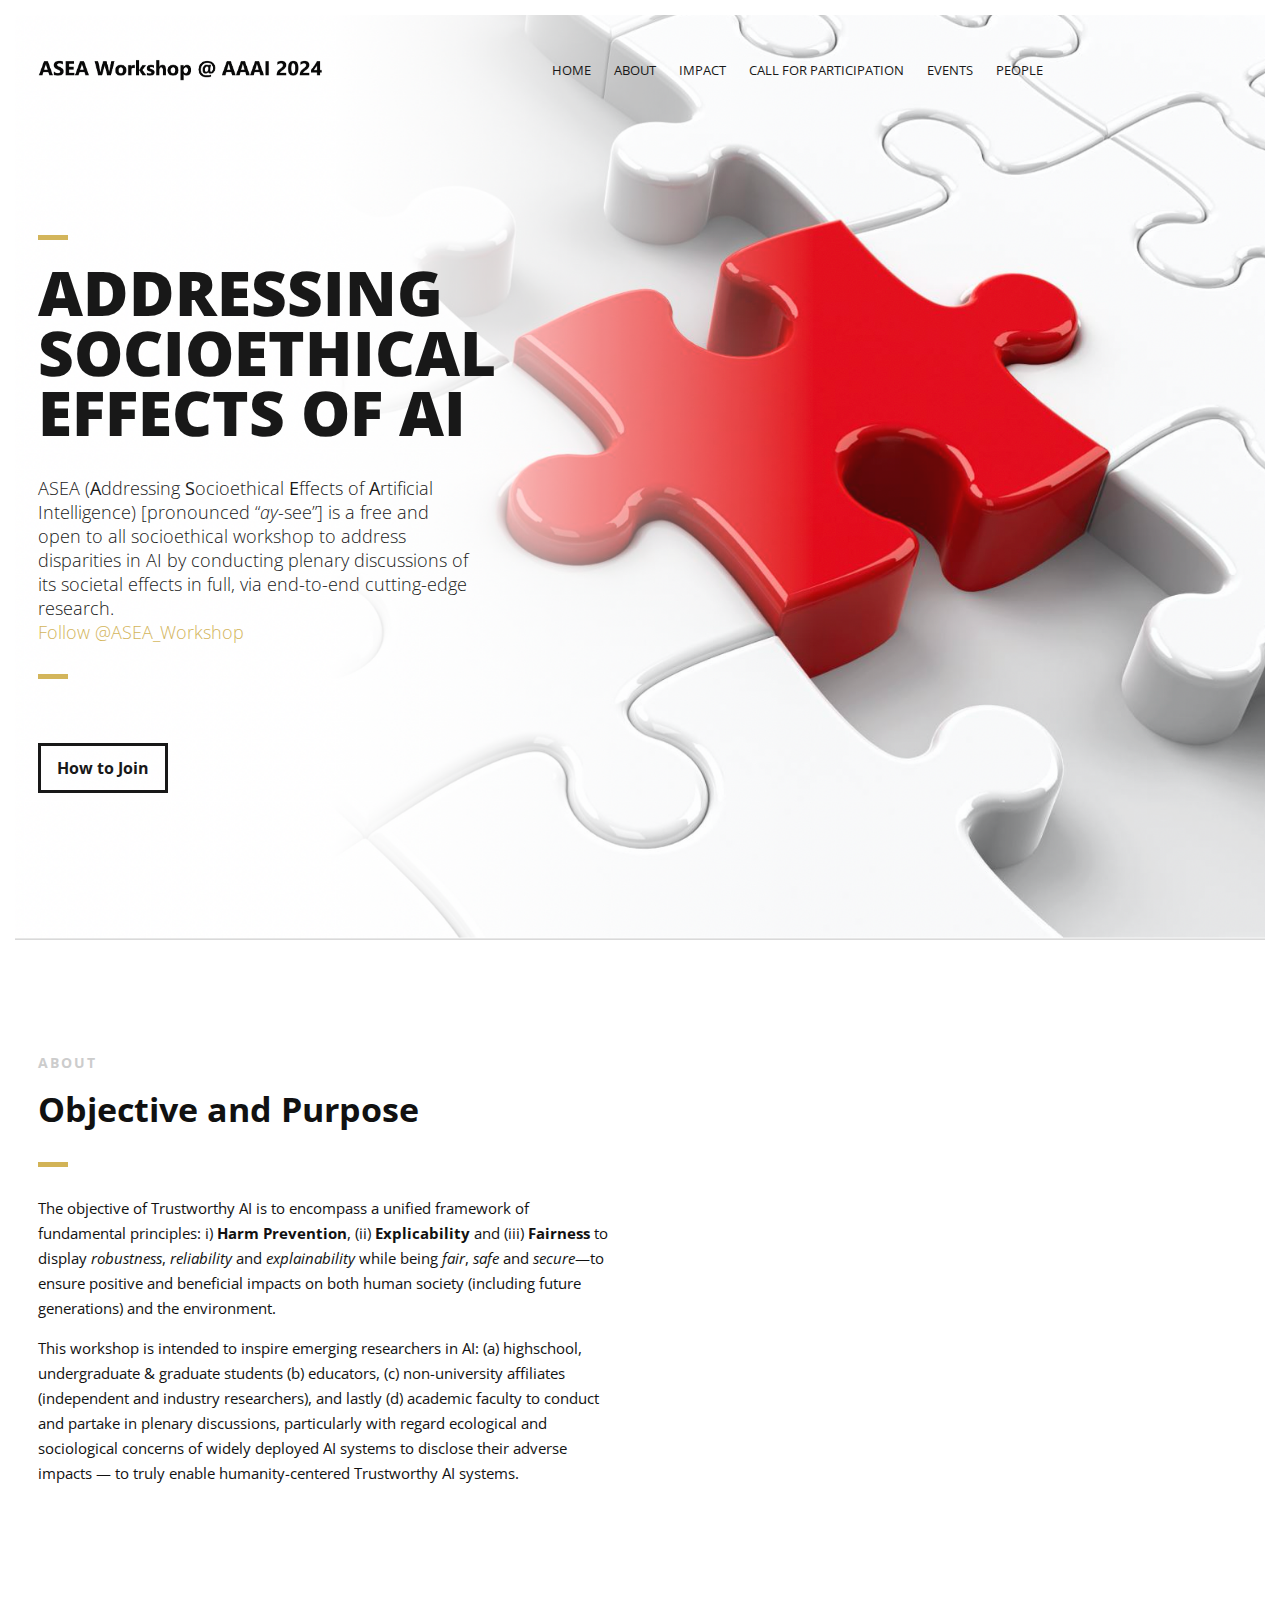
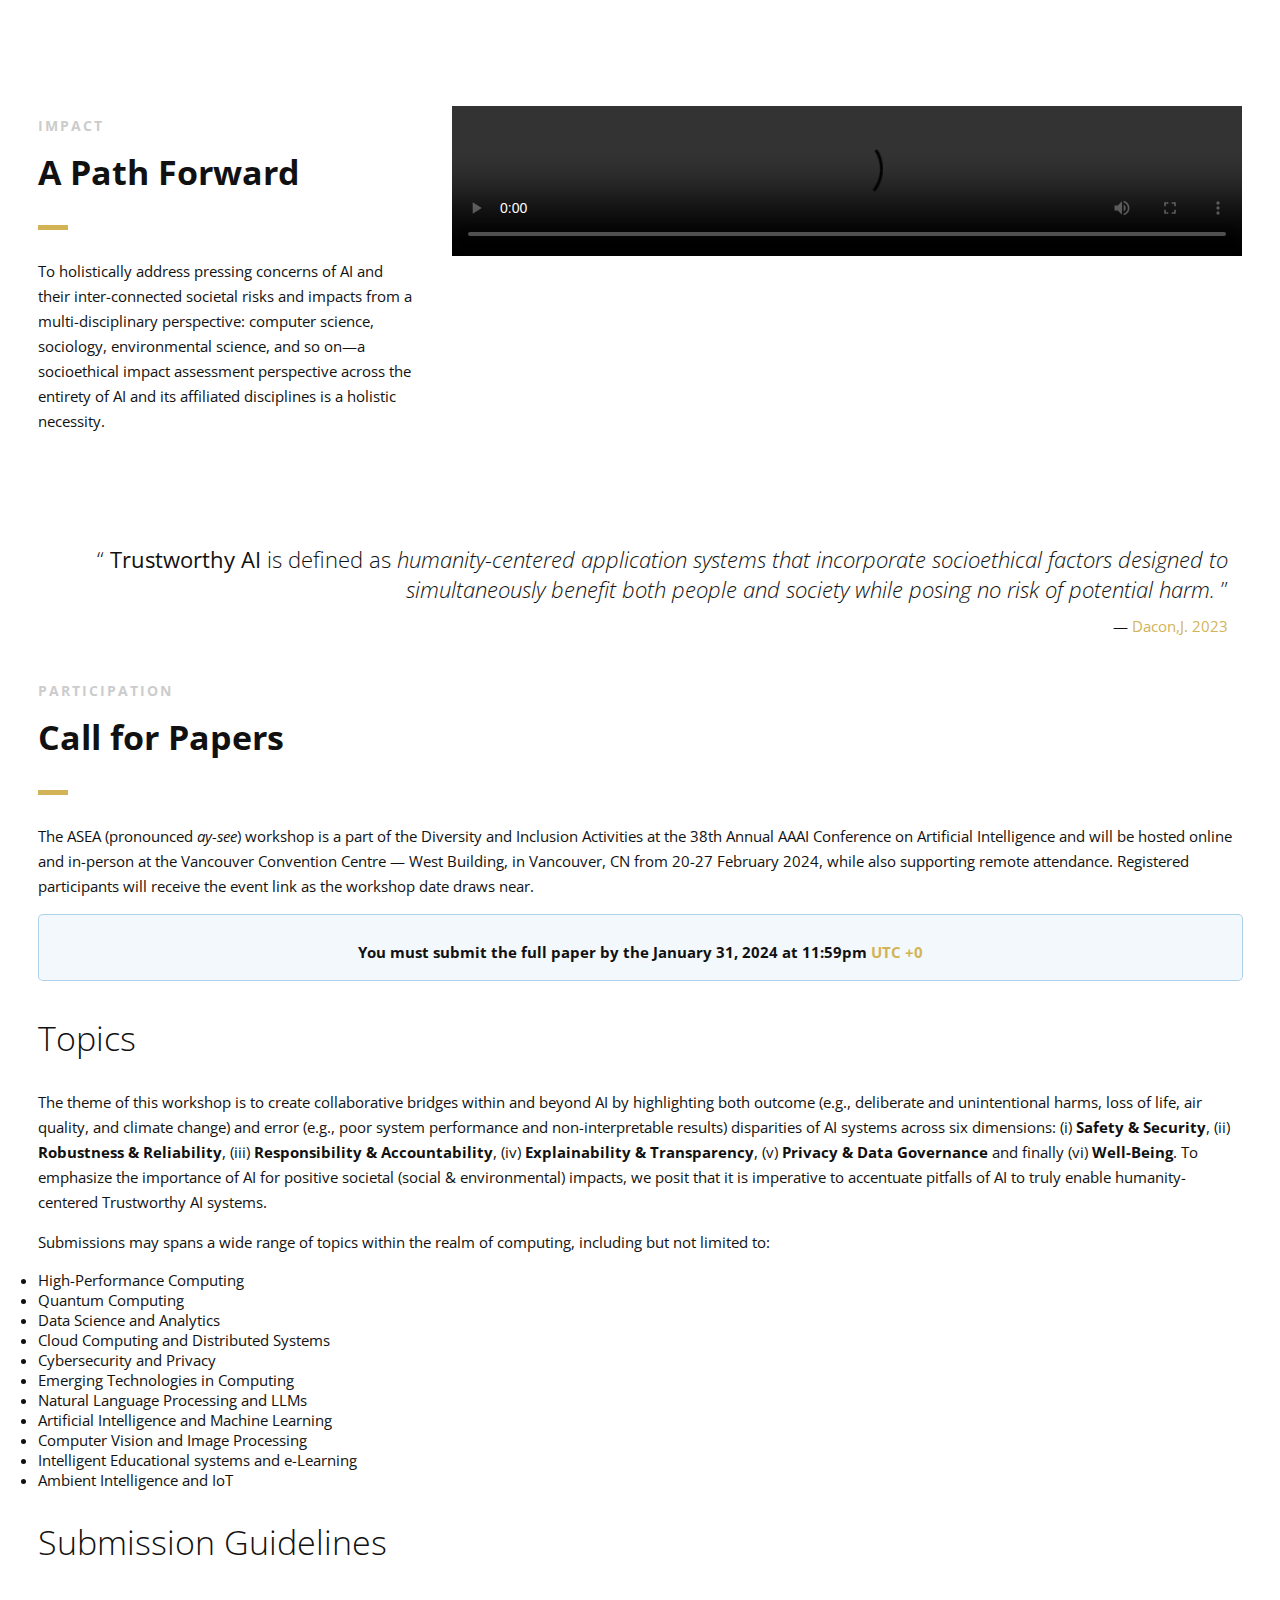
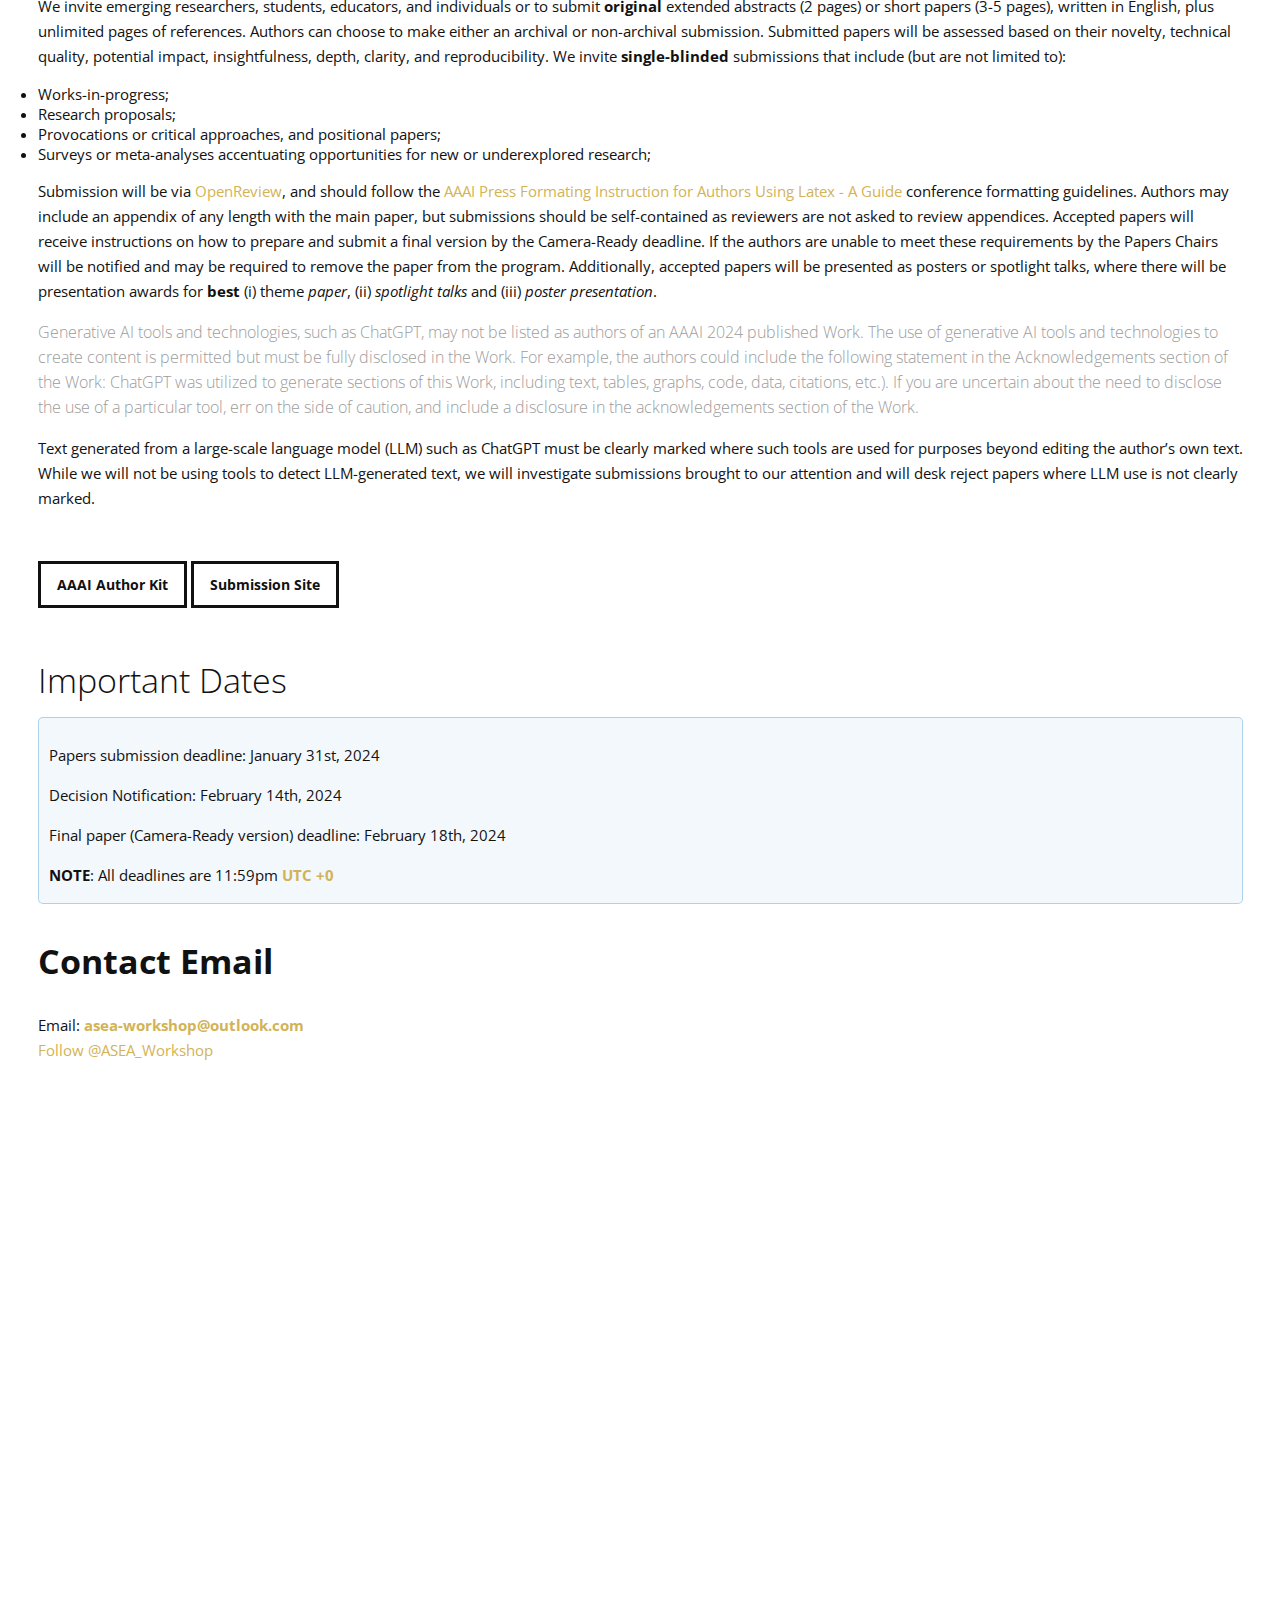
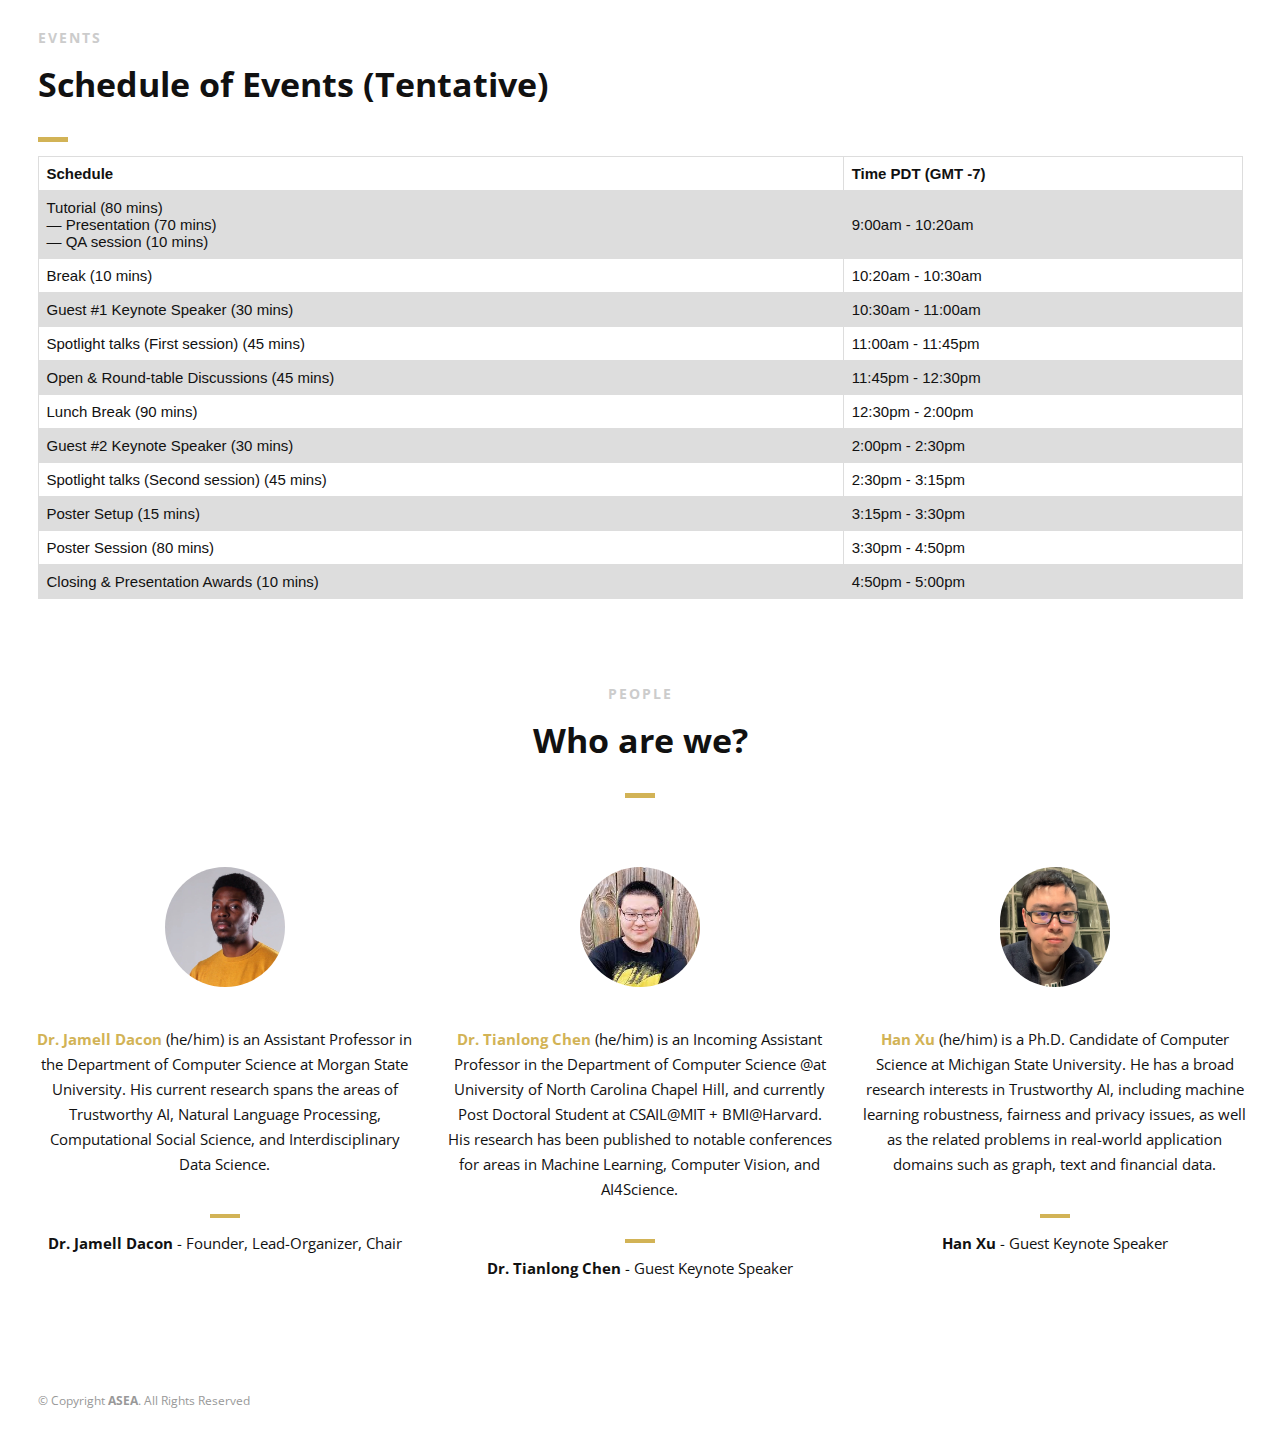
==== commit ff85a11f: "Updates" ====
--- a/2024/AAAI/index.html
+++ b/2024/AAAI/index.html
@@ -283,6 +283,7 @@
                 <!--End Quote-->
 
                 <!--Content-->
+		<div class="container">
                 <div class="col-1">
                     <div class="section-heading">
                         <h3>PARTICIPATION</h3>
@@ -421,6 +422,7 @@
                     </p>
                    <center><div style="width:250px;height:300px;margin:80px"><script type="text/javascript" id="clstr_globe" src="//clustrmaps.com/globe.js?d=rQCmRLRNMaoAMH-wGnTf7_lDVQvHGgsV87nXHBhhzOU"></script></script></div></center>
                 </div>
+		</div>
                 <!--End Content-->
 
 
@@ -523,11 +525,11 @@
 
                 <!--Speaker Information-->
                 <blockquote class="col-3 testimonial classic">
-                    <img src="images/user-images/Shaylynn_Crum-Dacon.jpg" alt="Shaylynn Crum-Dacon"/>
-                    <p><b><a href="https://www.linkedin.com/in/shaylynn-crum-dacon-83759690">Dr. Shaylynn Crum-Dacon</a></b> (she/her) is an early career Technology Manager in the Hydrogen Fuel Cell Technology Office (HFTO) at the U.S. Department of Energy.
-                       Her Ph.D. research focused on the application of polymer chemistry to lithium-ion mobility for lithium-based batteries. 
+                    <img src="images/user-images/Tianlong_Chen.jpg" alt="Tianlong Chen"/>
+                    <p><b><a href="https://https://www.linkedin.com/in/tianlong-chen-783862167">Dr. Tianlong Chen</a></b> (he/him) is an Incoming Assistant Professor in the Department of Computer Science @at University of North Carolina Chapel Hill, and currently Post Doctoral Student at CSAIL@MIT + BMI@Harvard.
+                       His research has been published to notable conferences for areas in Machine Learning, Computer Vision, and AI4Science.
                     </p> 
-                    <footer><strong>Dr. Shaylynn Crum-Dacon</strong> -  Guest Keynote Speaker</footer>
+                    <footer><strong>Dr. Tianlong Chen</strong> -  Guest Keynote Speaker</footer>
                 </blockquote>
                 <!-- End of Speaker Information-->
 
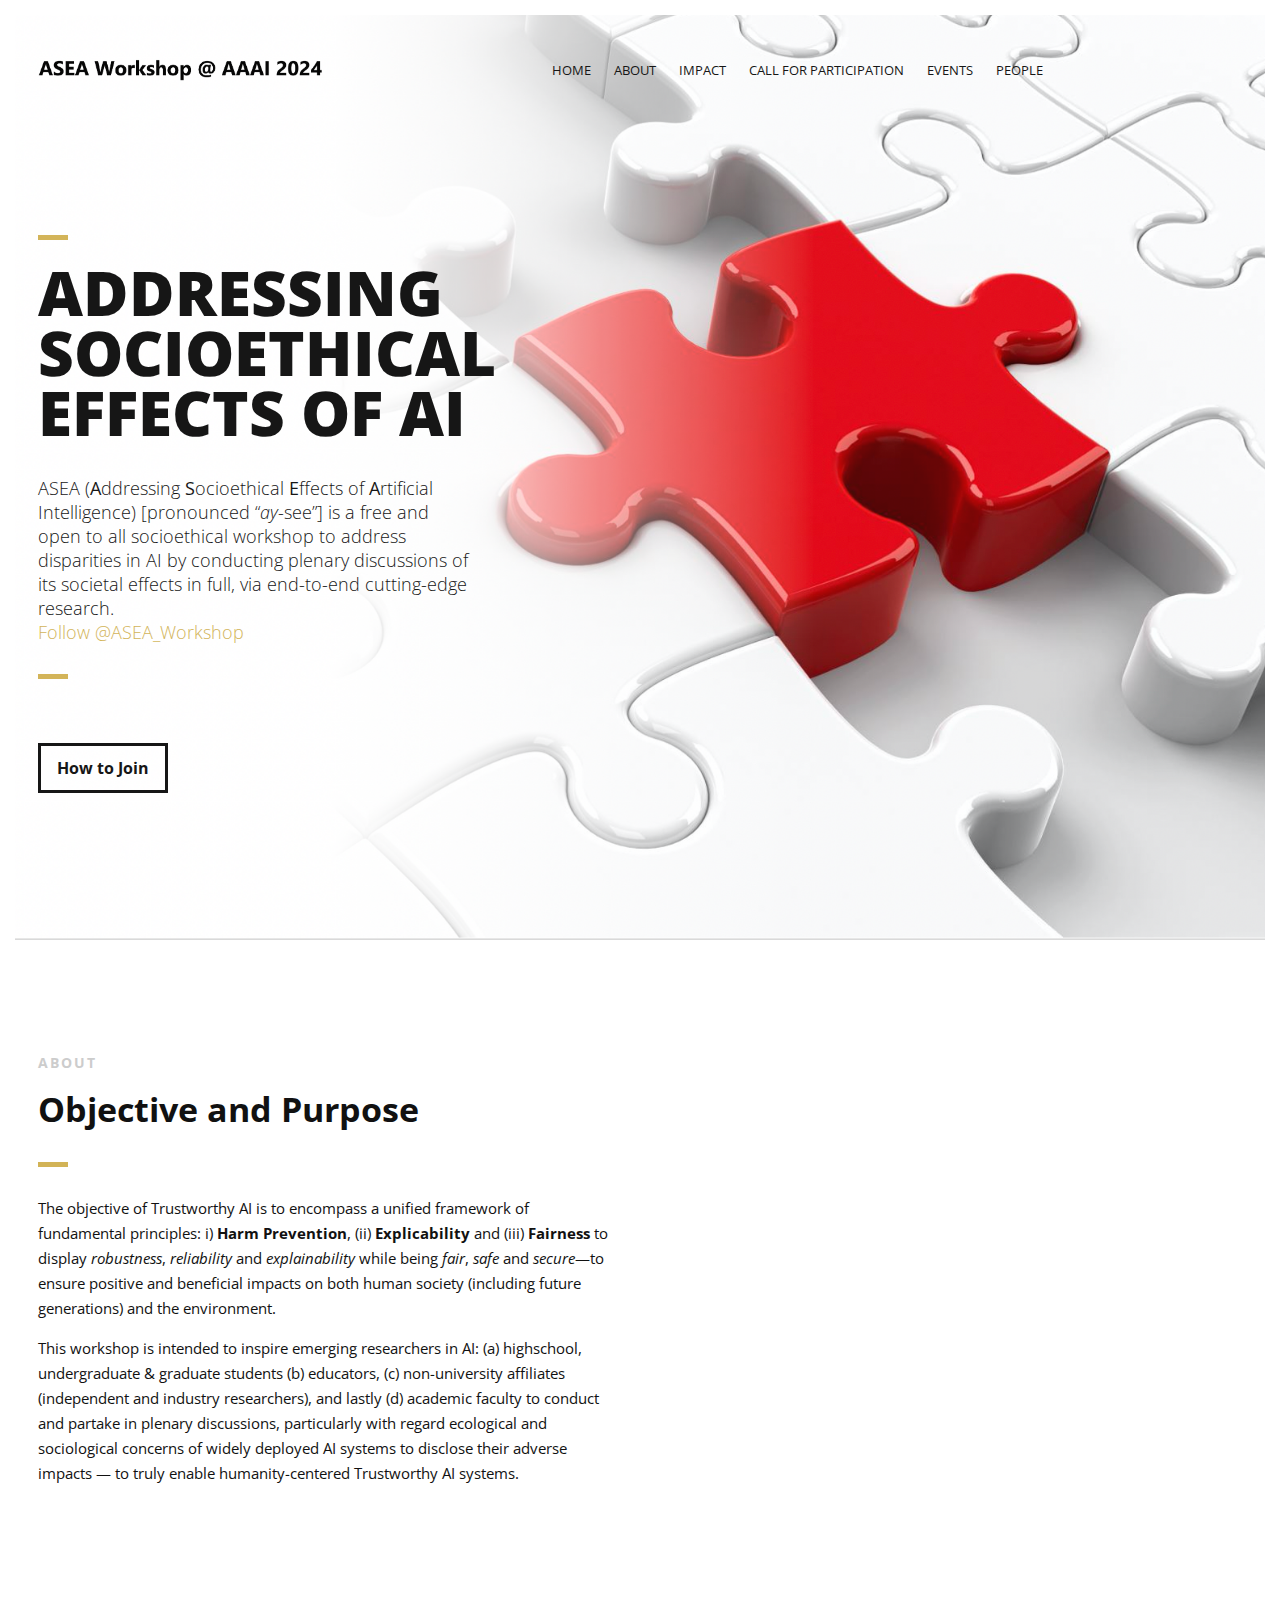
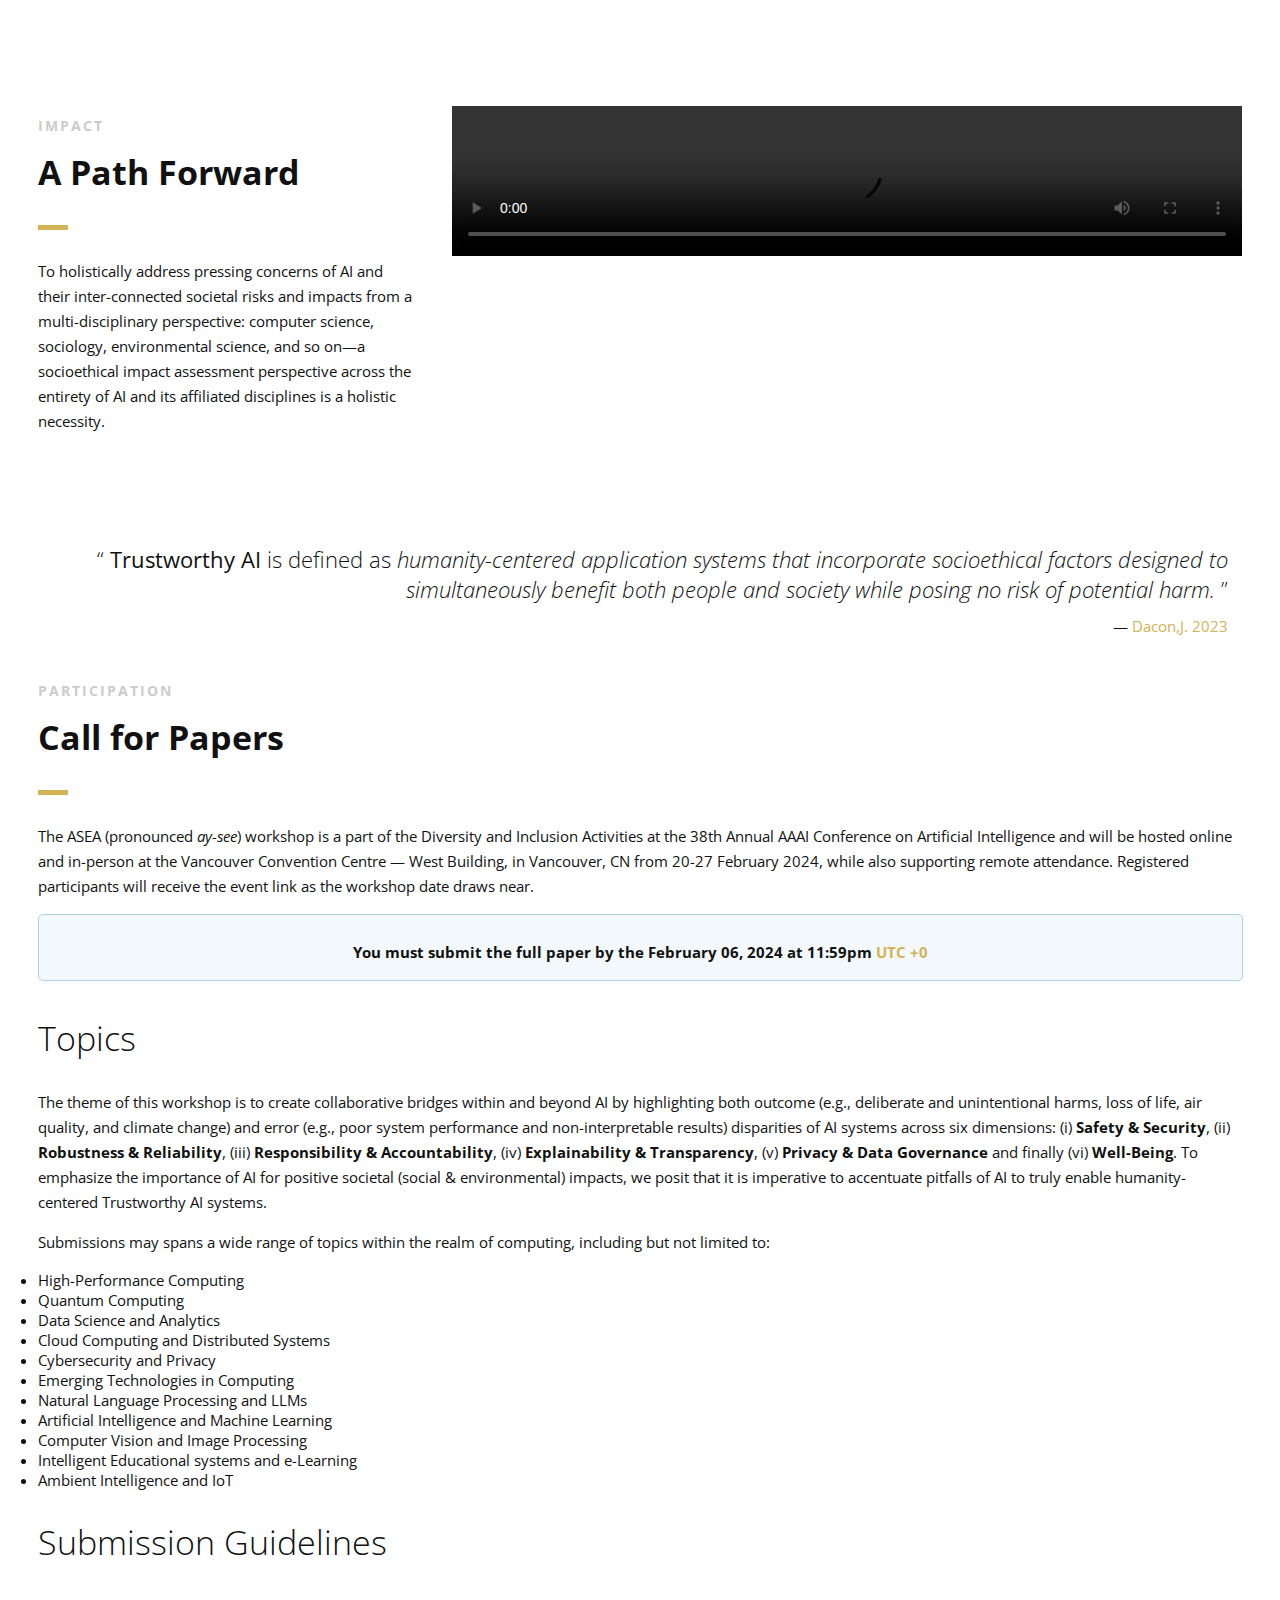
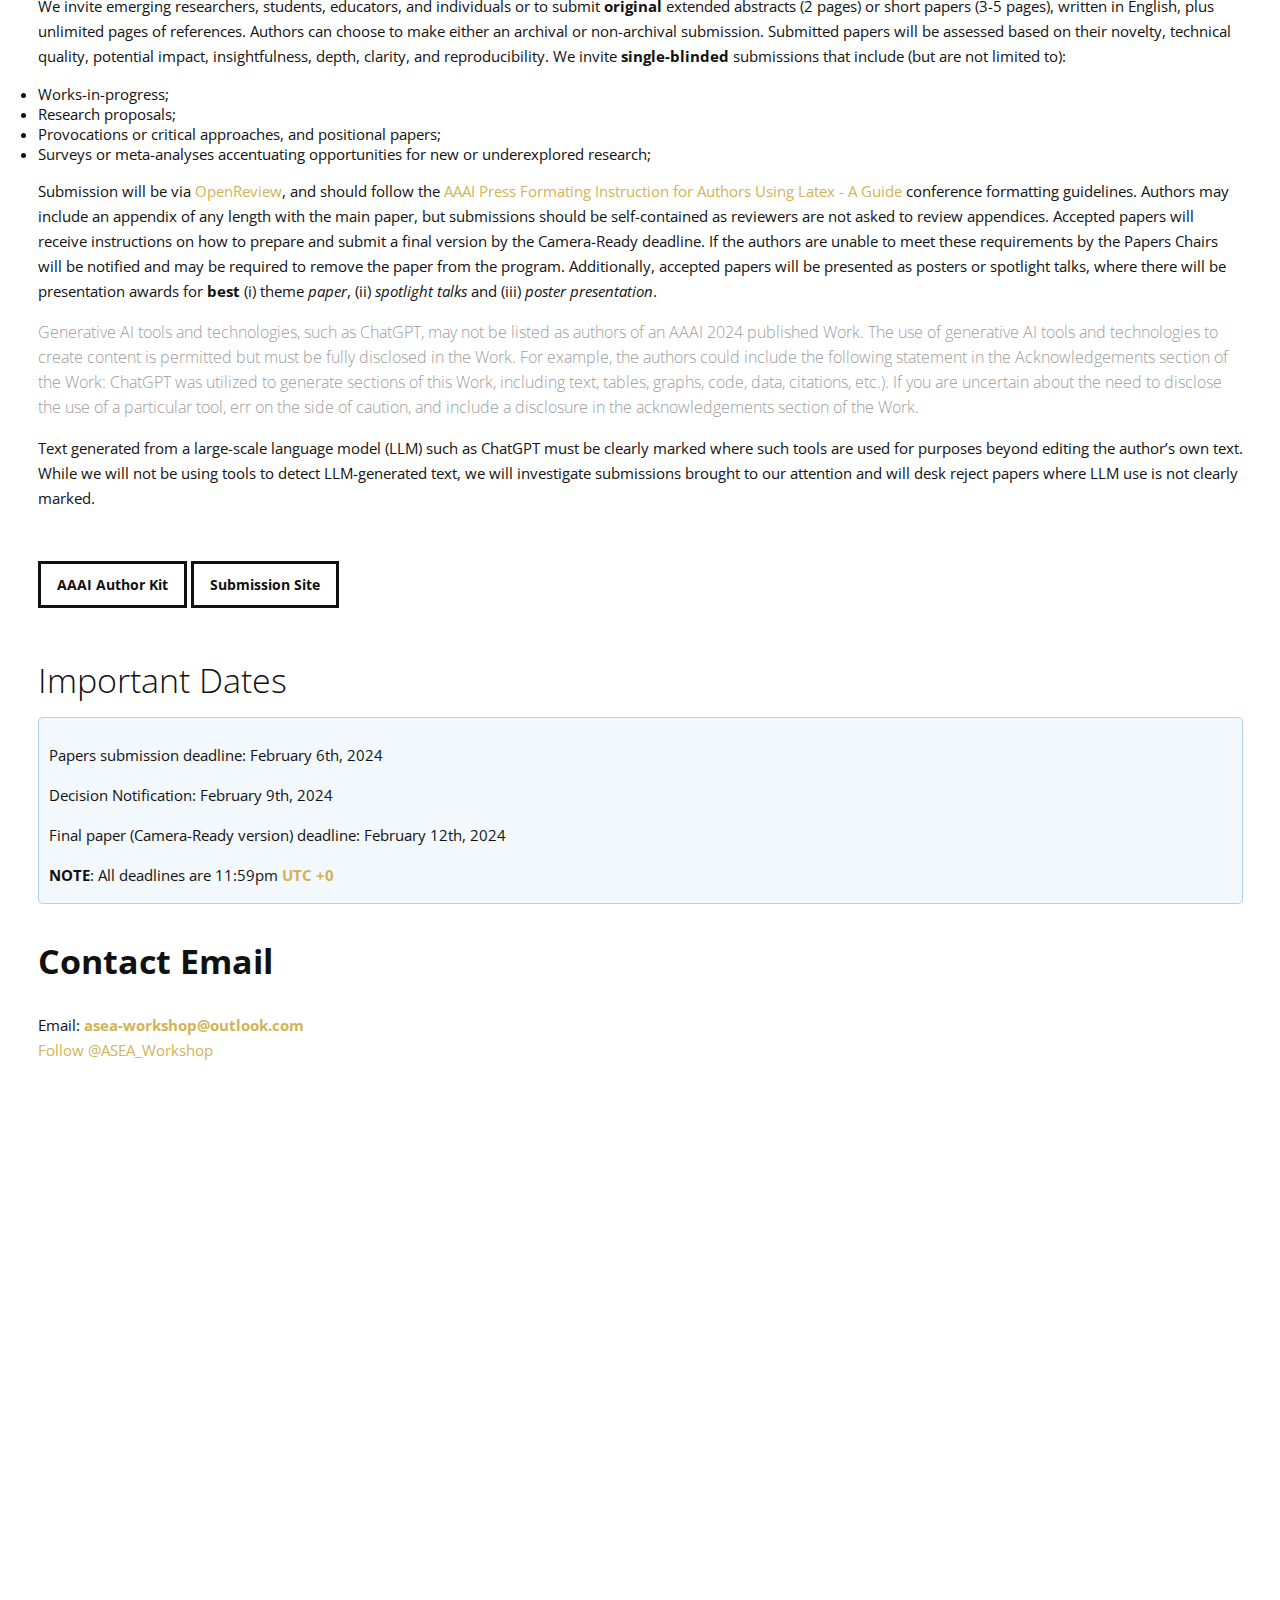
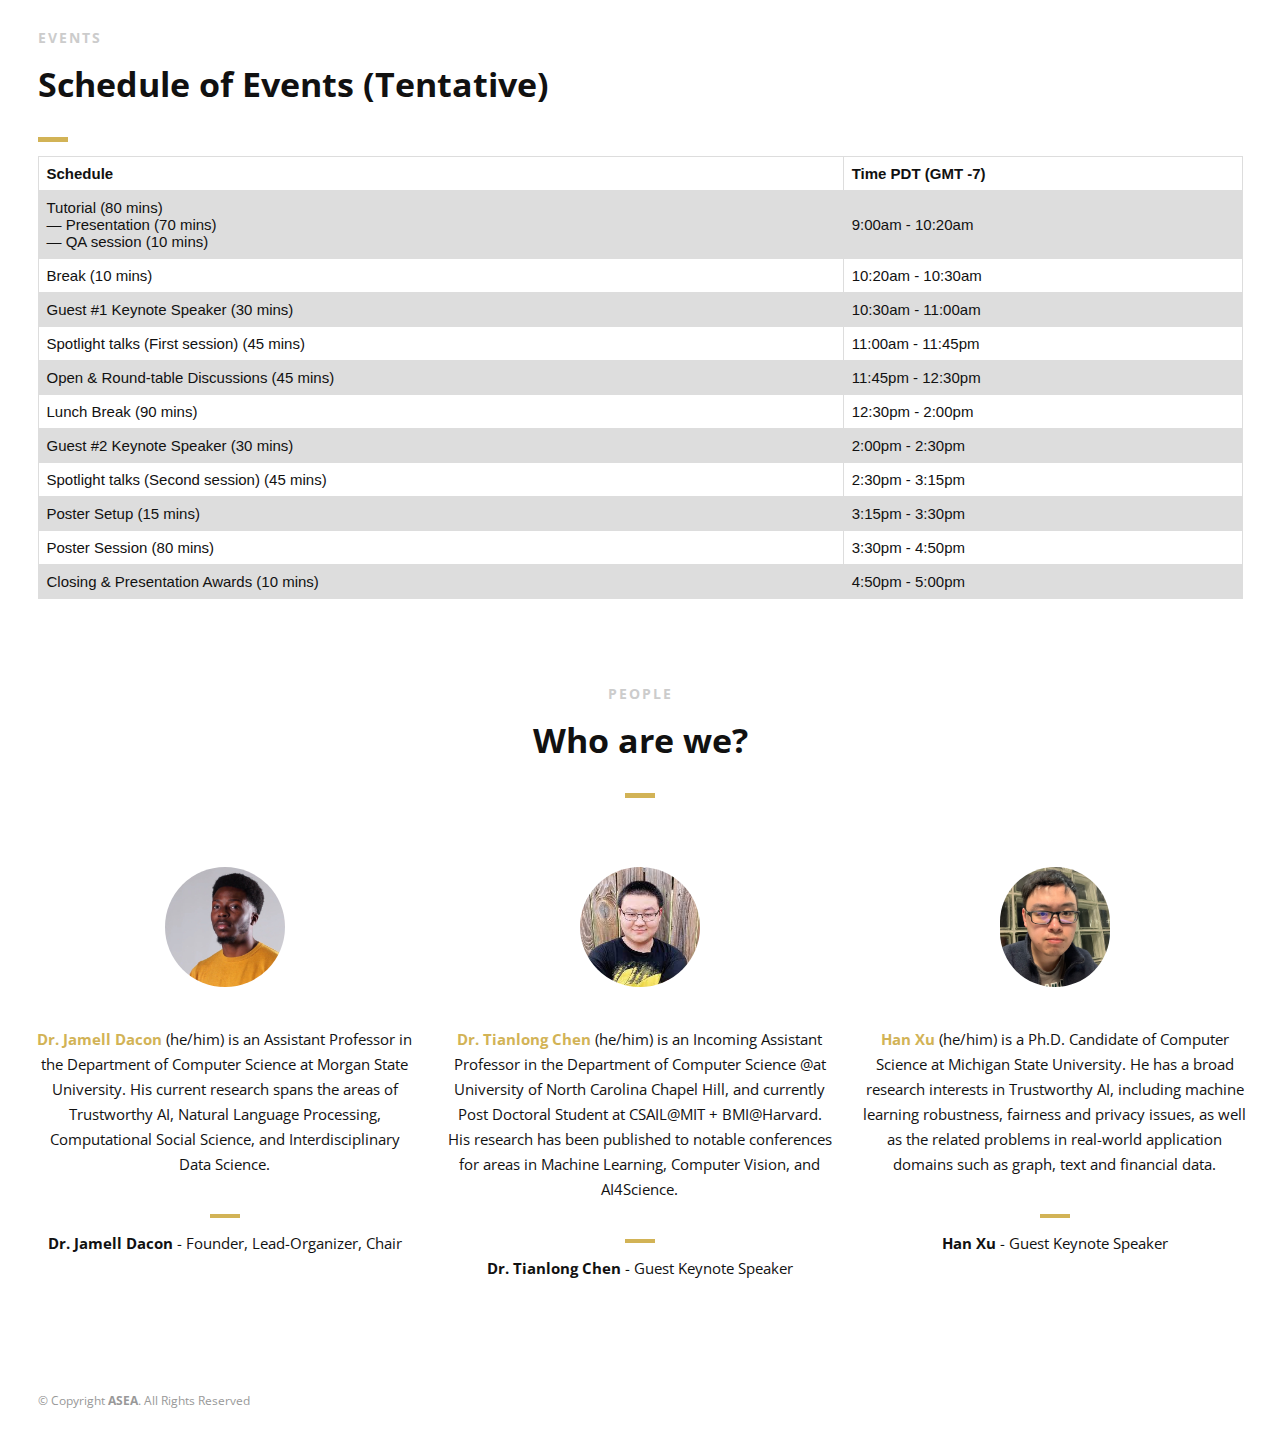
==== commit 48fd4950: "Updates" ====
--- a/2024/AAAI/index.html
+++ b/2024/AAAI/index.html
@@ -297,7 +297,7 @@
                     </div>
                     <div class="notification-box" style="margin-bottom: 20px;">                                       
                      <p style="text-align:center">
-                       <b>You must submit the full paper by the January 31, 2024 at 11:59pm <a href="https://dayspedia.com/time/zones/utc+0/">UTC +0</a> </b>
+                       <b>You must submit the full paper by the February 06, 2024 at 11:59pm <a href="https://dayspedia.com/time/zones/utc+0/">UTC +0</a> </b>
                      </p>
                     </div>
                     <div>
@@ -401,13 +401,13 @@
                    <h2>Important Dates</h2>
                     <div class="notification-box" style="margin-bottom: 20px;">
                      <p>
-                      Papers submission deadline: January 31st, 2024
+                      Papers submission deadline: February 6th, 2024
                      </p>
                      <p>
-                      Decision Notification: February 14th, 2024
+                      Decision Notification: February 9th, 2024
                      </p>
                      <p>
-                      Final paper (Camera-Ready version) deadline: February 18th, 2024 
+                      Final paper (Camera-Ready version) deadline: February 12th, 2024 
                      </p>
                      <p>
                       <strong>NOTE</strong>: All deadlines are 11:59pm <b><a href="https://dayspedia.com/time/zones/utc+0/">UTC +0</a></b>
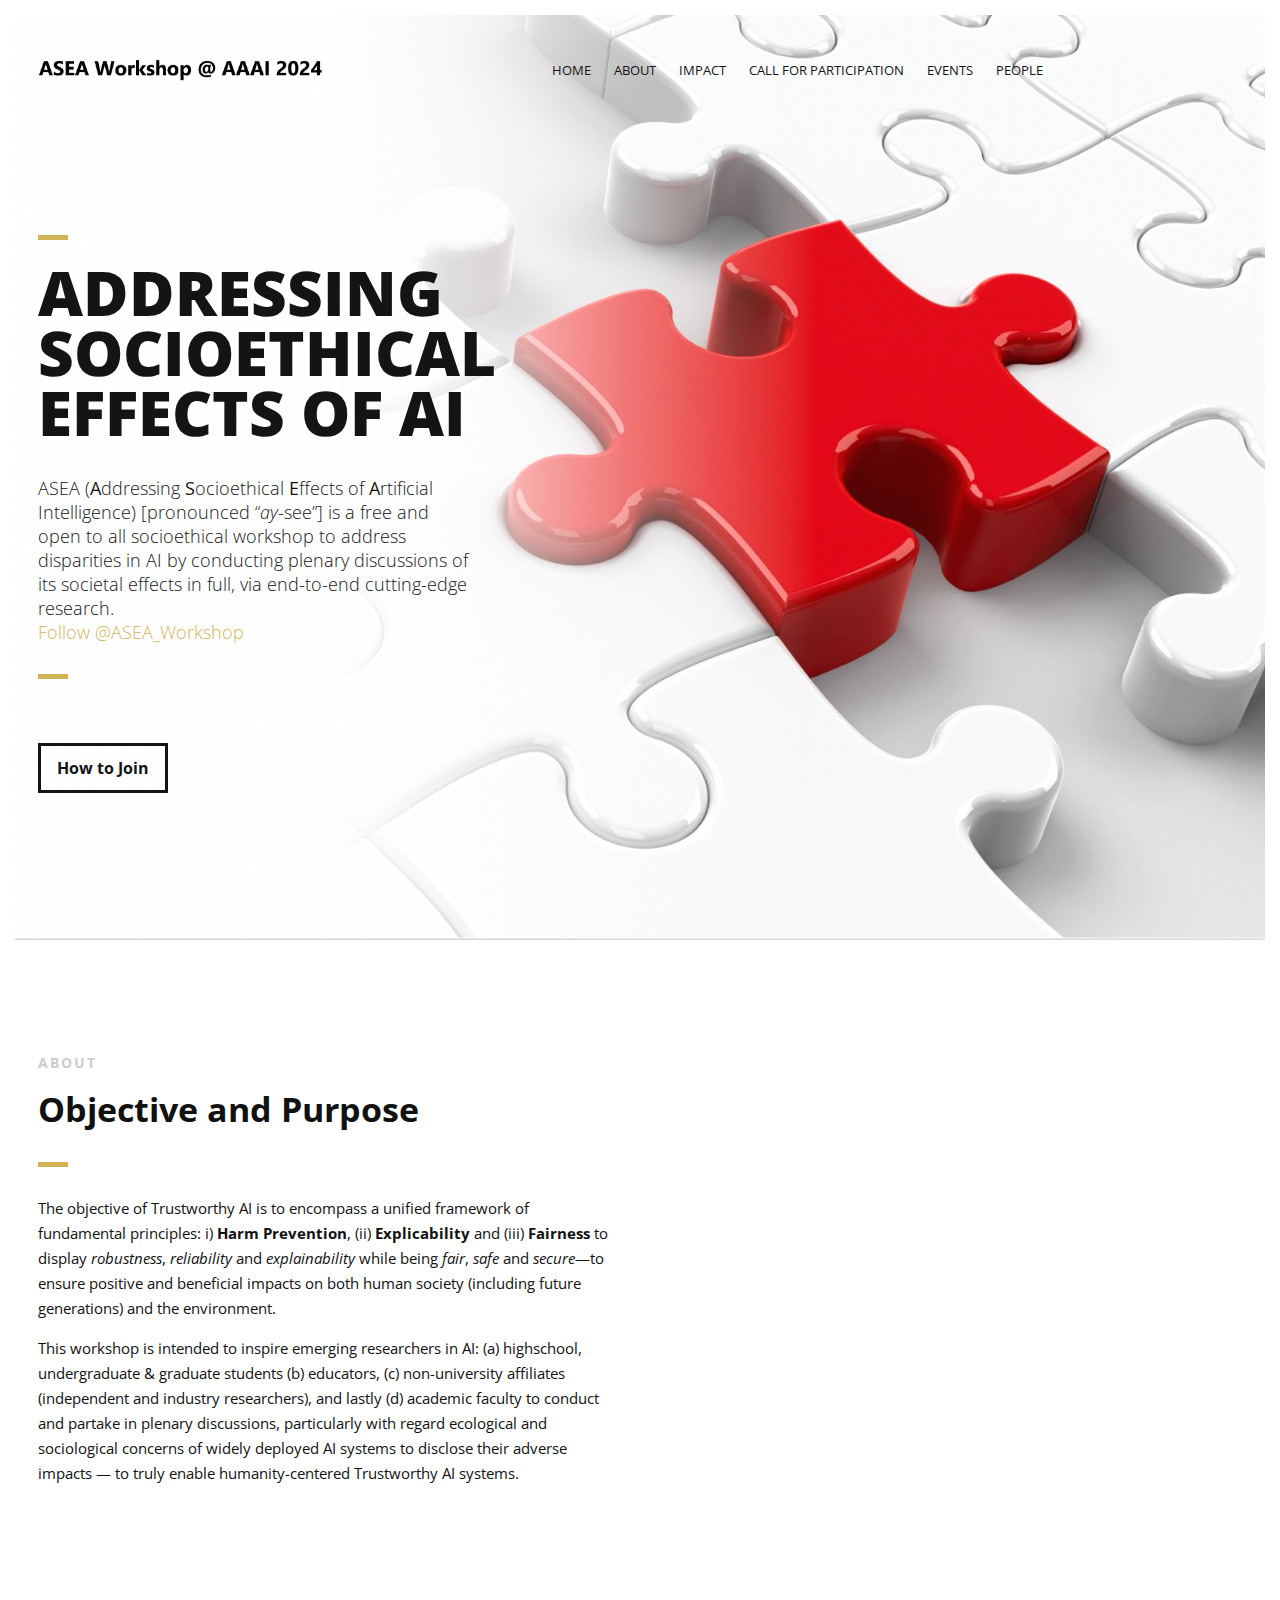
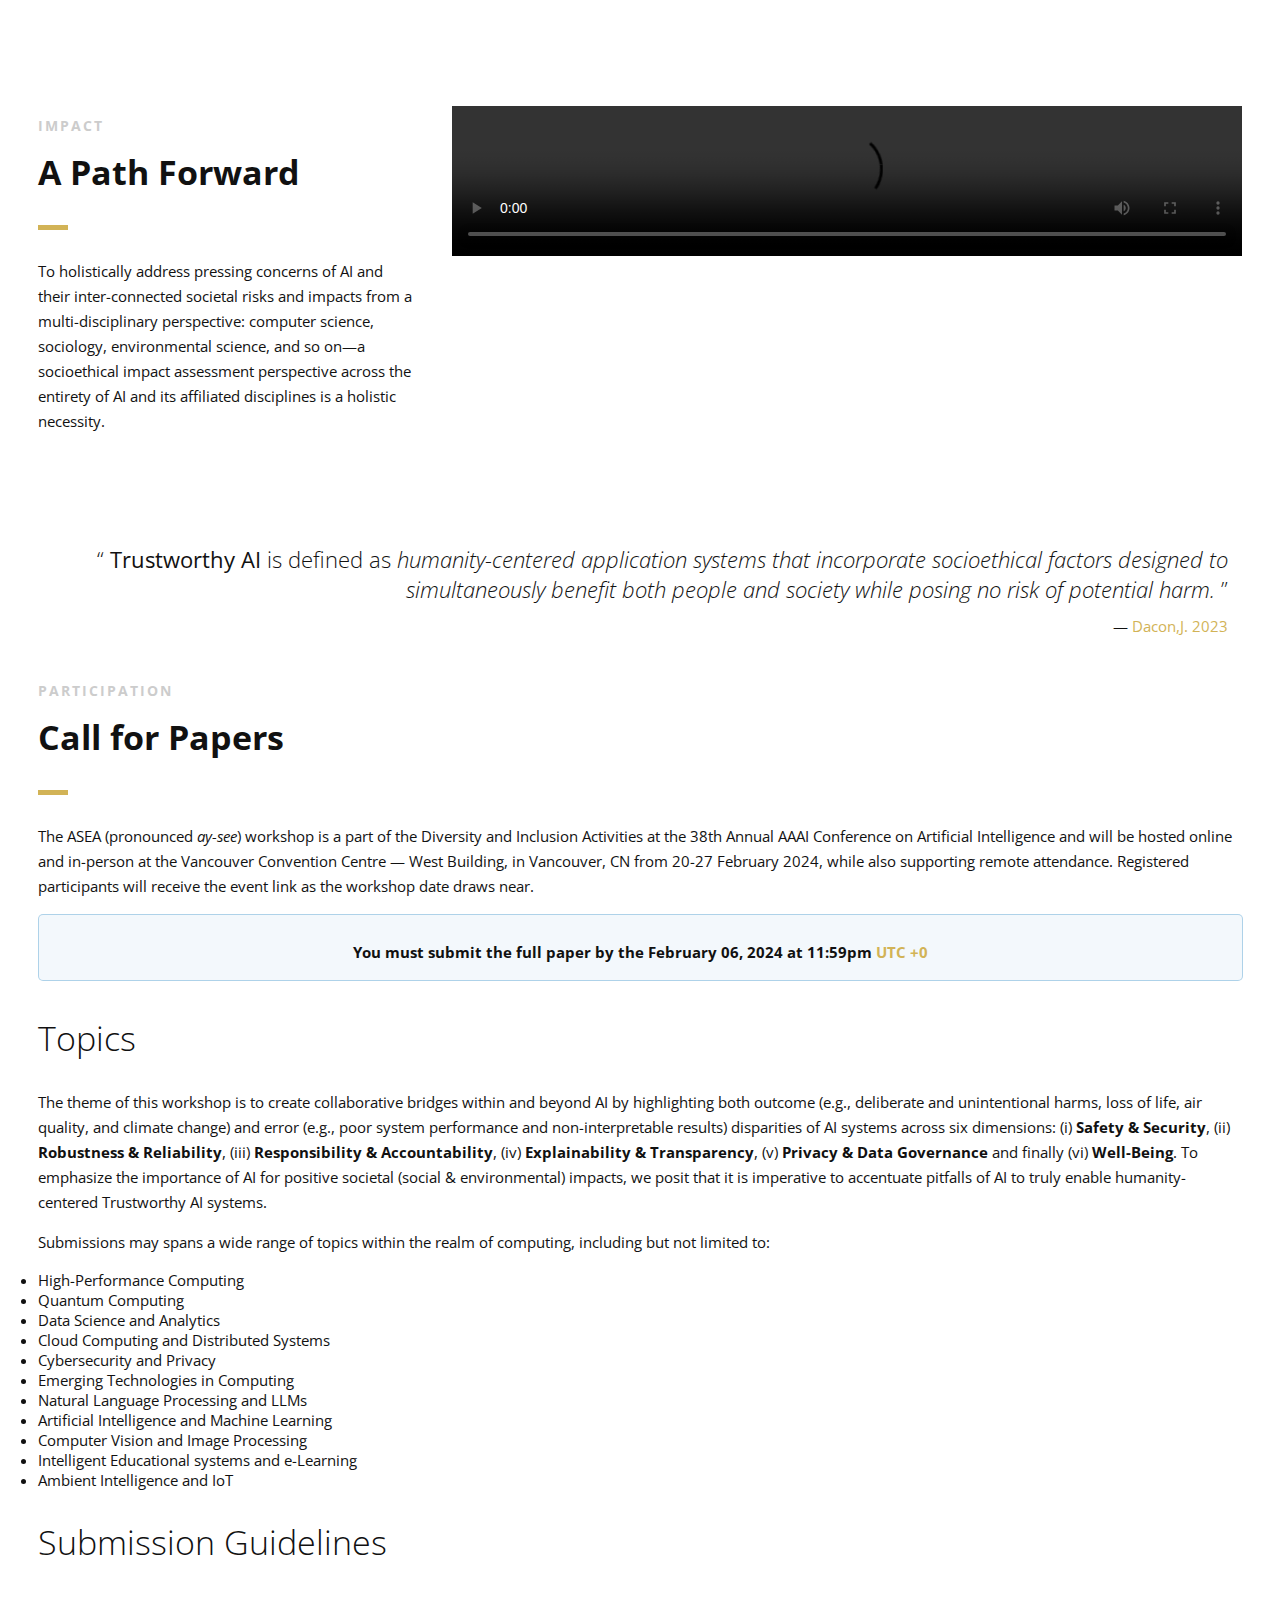
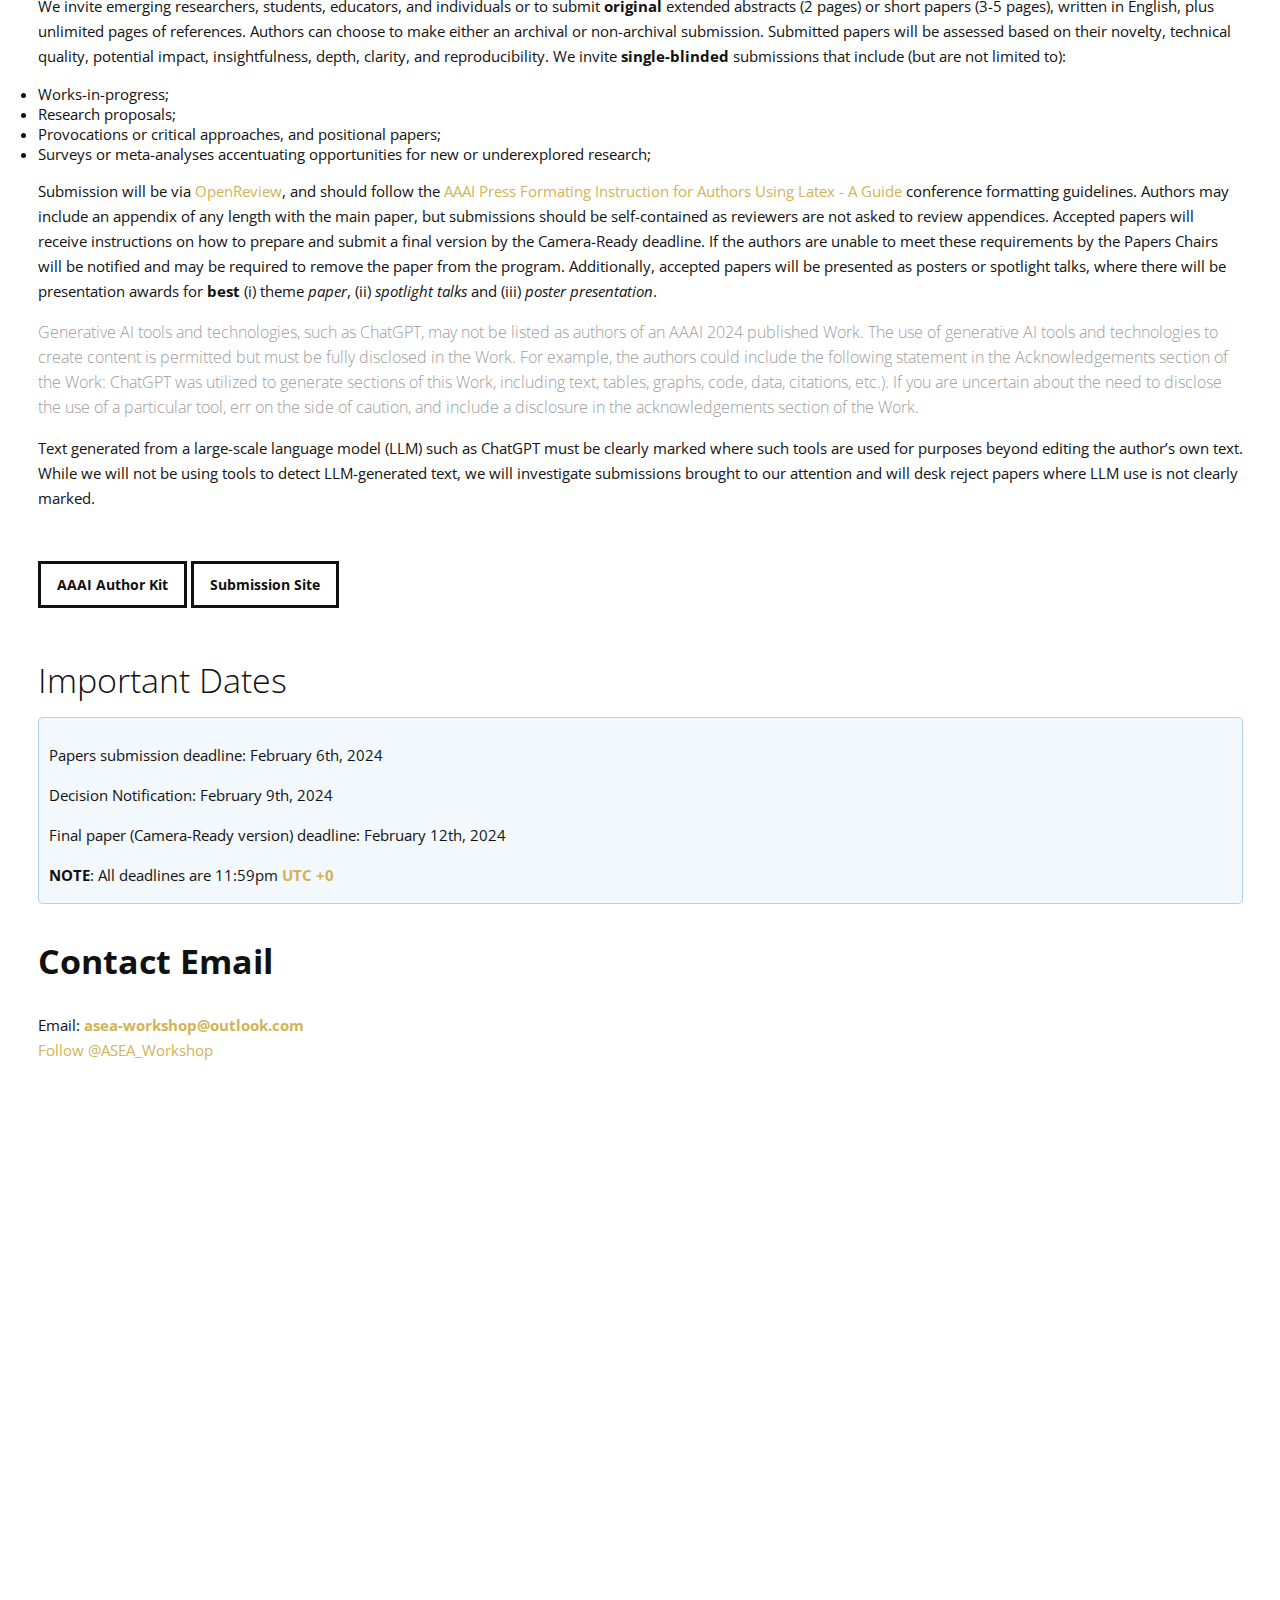
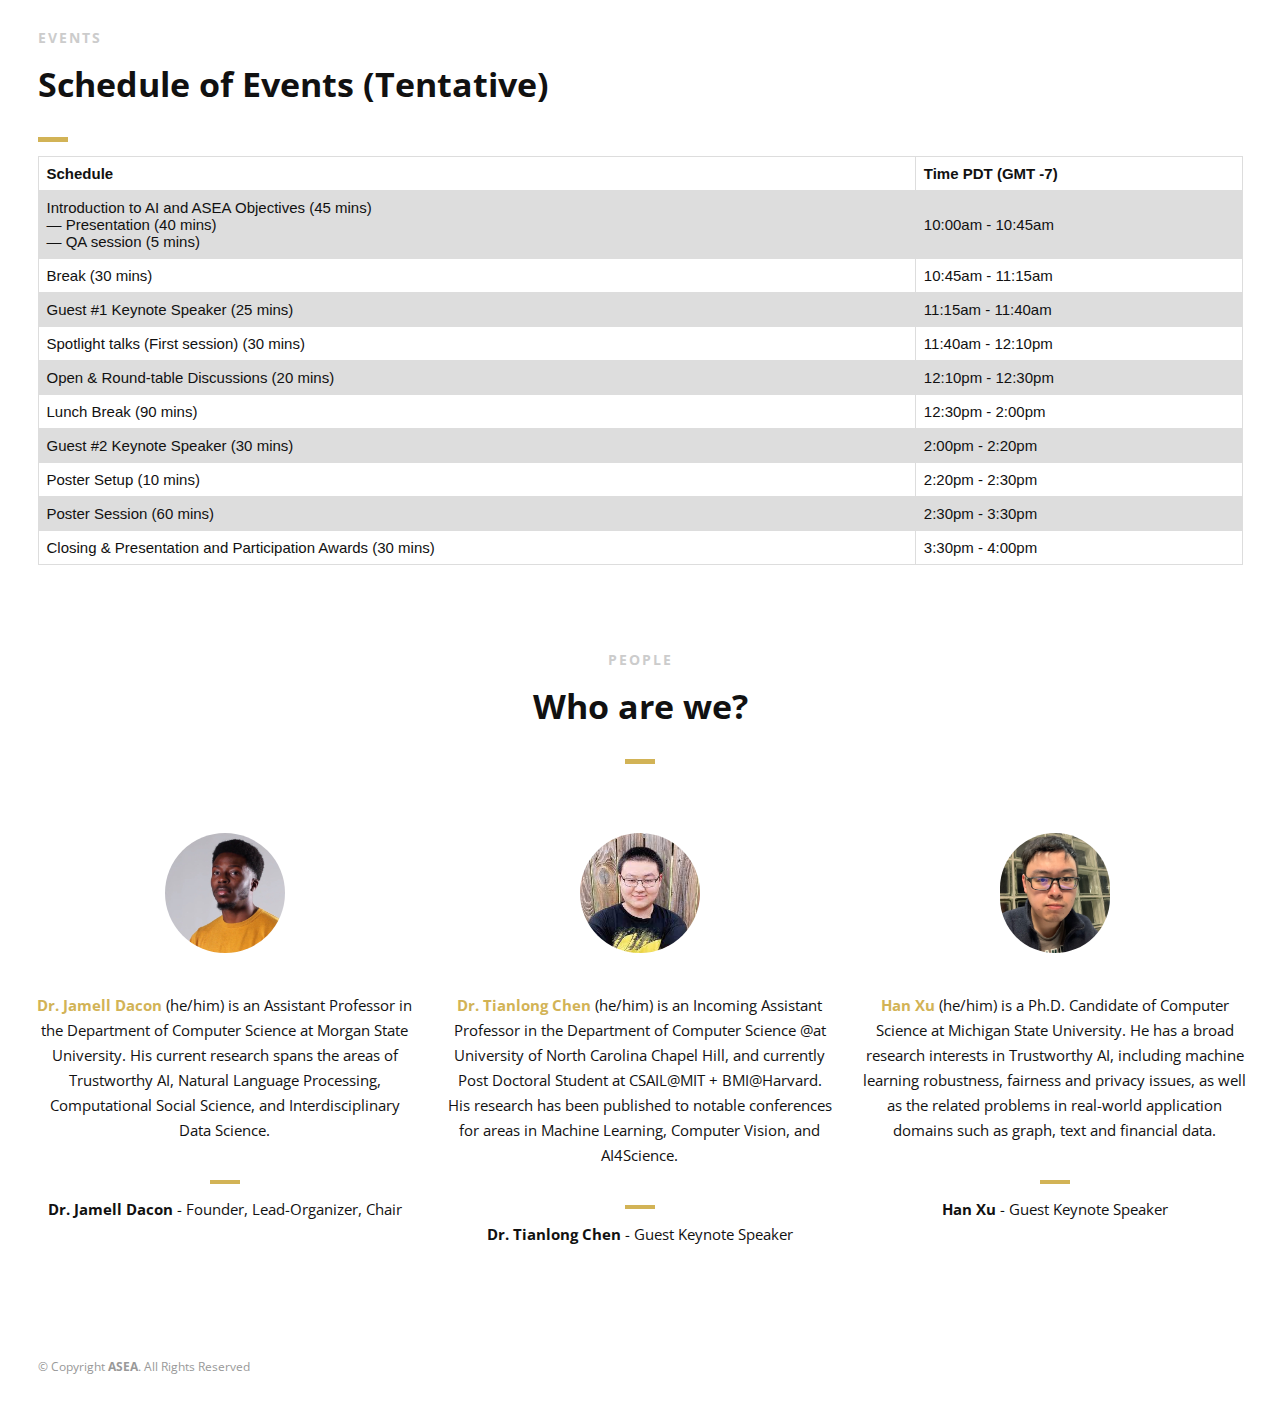
==== commit e9eec64d: "Updates" ====
--- a/2024/AAAI/index.html
+++ b/2024/AAAI/index.html
@@ -447,29 +447,29 @@
                      </tr>
                      <tr>
                        <td>
-                       Tutorial (80 mins)
+                       Introduction to AI and ASEA Objectives (45 mins)
                        <br>
-                         &mdash; Presentation (70 mins)
+                         &mdash; Presentation (40 mins)
                        <br>
-                         &mdash; QA session (10 mins)
+                         &mdash; QA session (5 mins)
                        </td>
-                           <td>9:00am - 10:20am</td>
+                           <td>10:00am - 10:45am</td>
                          </tr>
                            <tr>
-                           <td>Break (10 mins)</td>
-                           <td>10:20am - 10:30am</td>
+                           <td>Break (30 mins)</td>
+                           <td>10:45am - 11:15am</td>
                          </tr>
                          <tr>
-                           <td>Guest #1 Keynote Speaker (30 mins)</td>
-                           <td>10:30am - 11:00am</td>
+                           <td>Guest #1 Keynote Speaker (25 mins)</td>
+                           <td>11:15am - 11:40am</td>
                          </tr>
                          <tr>
-                           <td>Spotlight talks (First session) (45 mins)</td>
-                           <td>11:00am - 11:45pm</td>
+                           <td>Spotlight talks (First session) (30 mins)</td>
+                           <td>11:40am - 12:10pm</td>
                          </tr>
                          <tr>
-                           <td>Open &amp; Round-table Discussions (45 mins) </td>
-                           <td>11:45pm - 12:30pm</td>
+                           <td>Open &amp; Round-table Discussions (20 mins) </td>
+                           <td>12:10pm - 12:30pm</td>
                          </tr>
                          <tr>
                            <td>Lunch Break (90 mins)</td>
@@ -477,23 +477,19 @@
                          </tr>
                          <tr>
                            <td>Guest #2 Keynote Speaker (30 mins)</td>
-                           <td>2:00pm - 2:30pm</td>
+                           <td>2:00pm - 2:20pm</td>
                          </tr>
                          <tr>
-                           <td>Spotlight talks (Second session) (45 mins)</td>
-                           <td> 2:30pm - 3:15pm</td>
-                         </tr>
-                         <tr>
-                           <td>Poster Setup (15 mins)</td>
-                         <td> 3:15pm - 3:30pm</td>
+                           <td>Poster Setup (10 mins)</td>
+                           <td> 2:20pm - 2:30pm</td>
                         </tr>
                         <tr>
-                         <td>Poster Session (80 mins)</td>
-                         <td> 3:30pm - 4:50pm</td>
+                         <td>Poster Session (60 mins)</td>
+                         <td> 2:30pm - 3:30pm</td>
                         </tr>
                         <tr>
-                         <td>Closing &amp; Presentation Awards (10 mins)</td>
-                         <td> 4:50pm - 5:00pm</td>
+                         <td>Closing &amp; Presentation and Participation Awards (30 mins)</td>
+                         <td> 3:30pm - 4:00pm</td>
                        </tr>
                    </table>
                   </div>
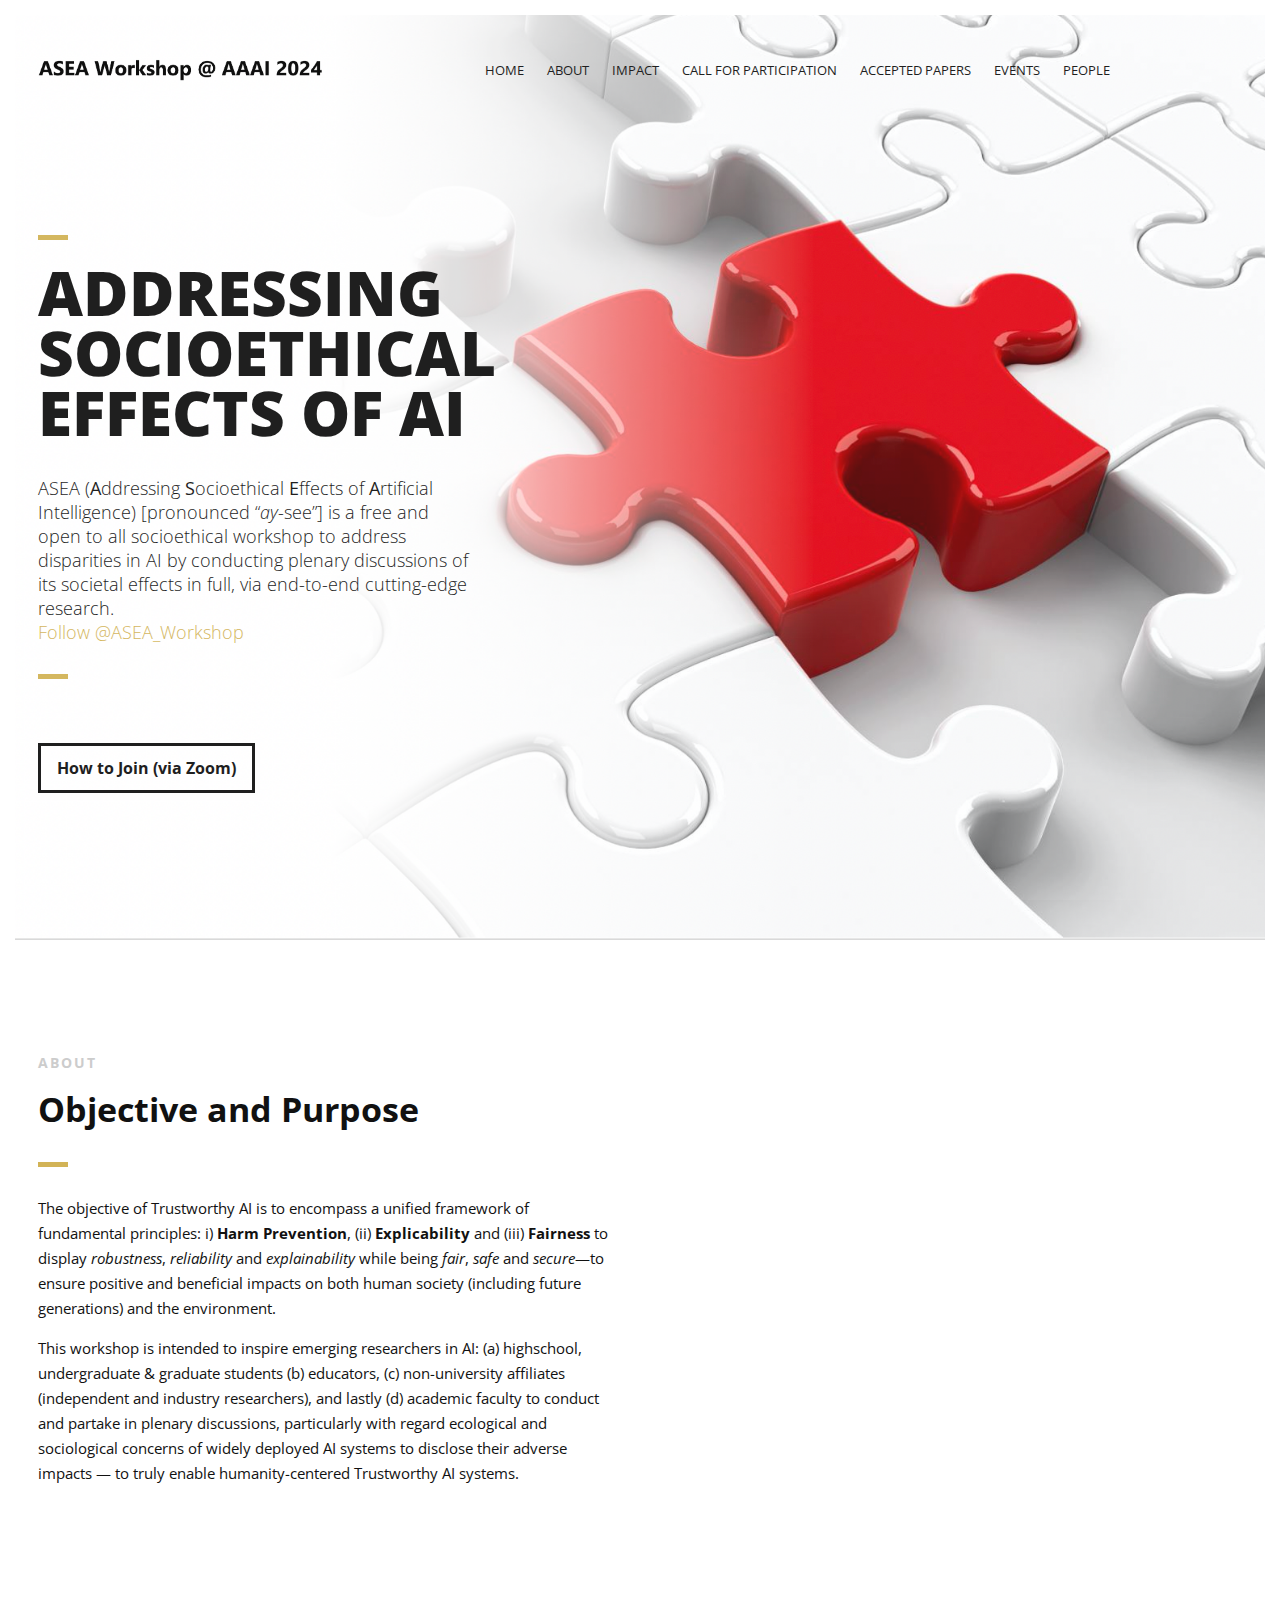
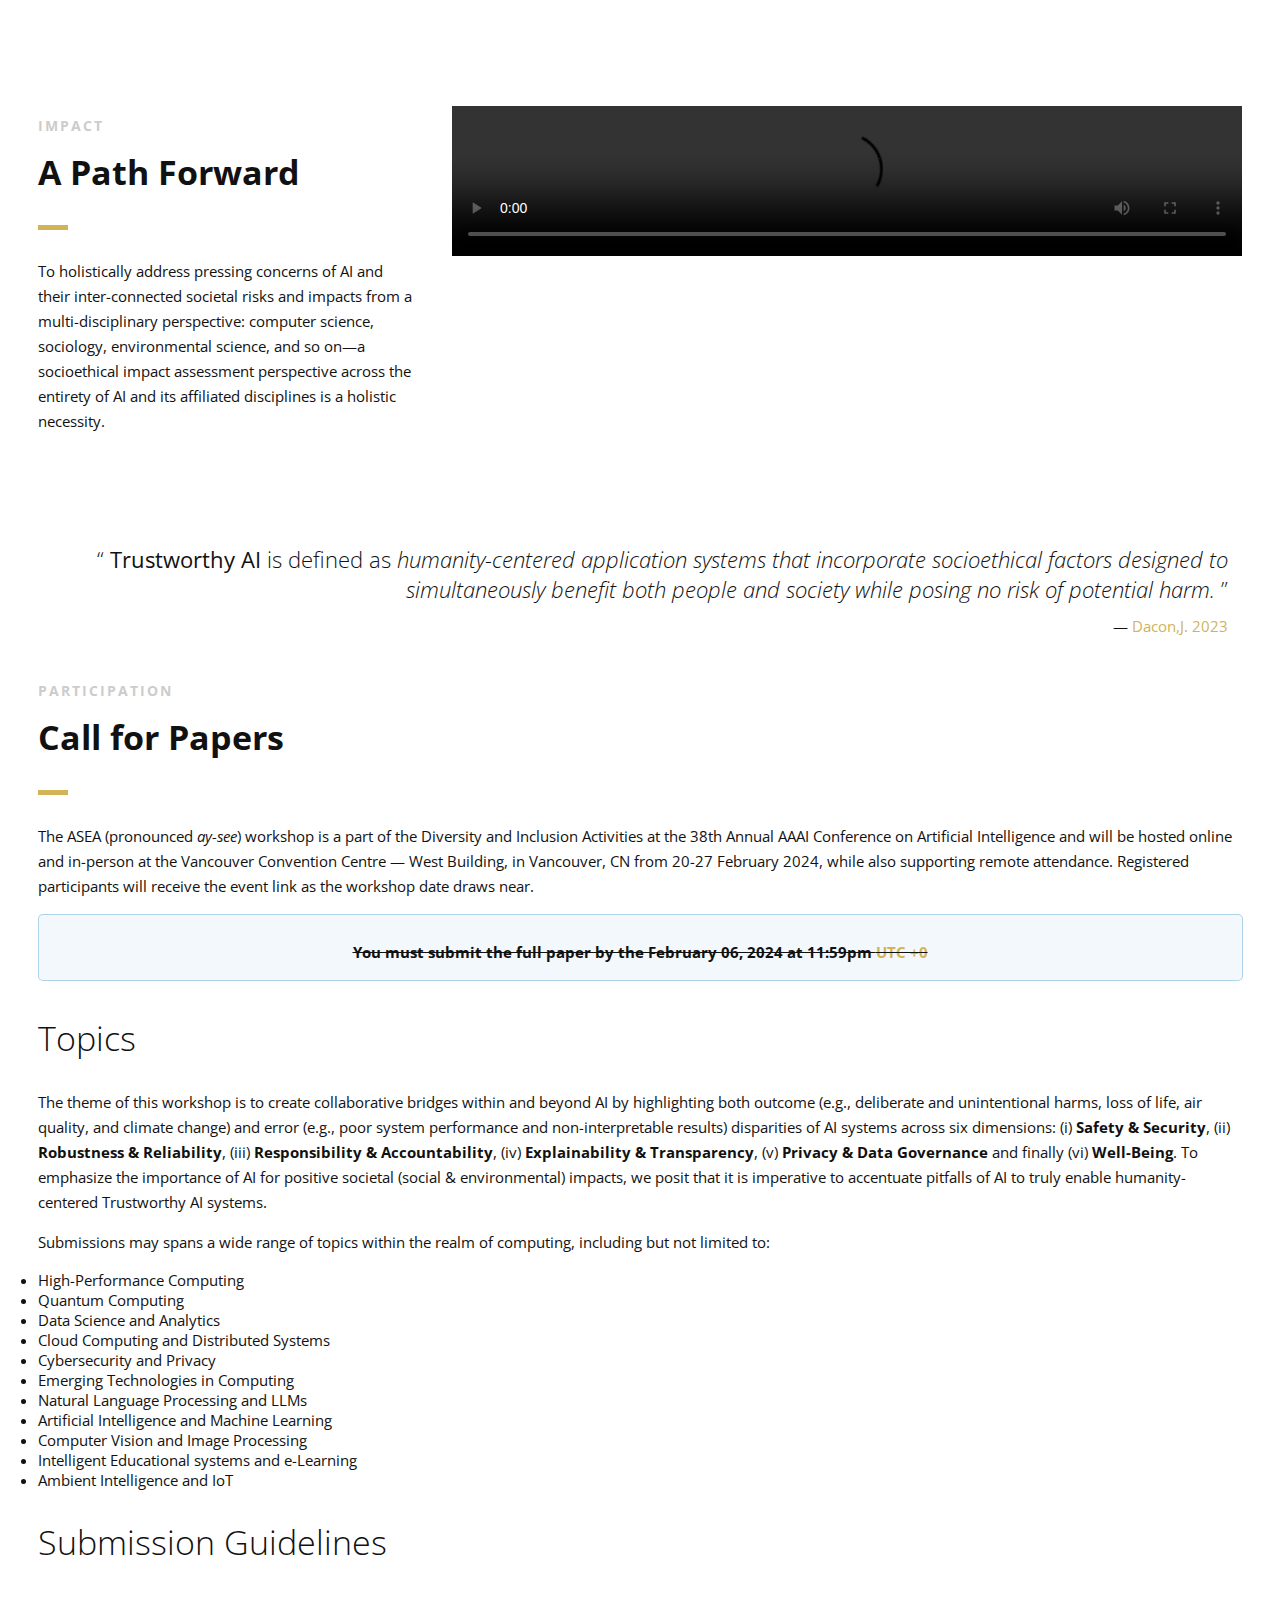
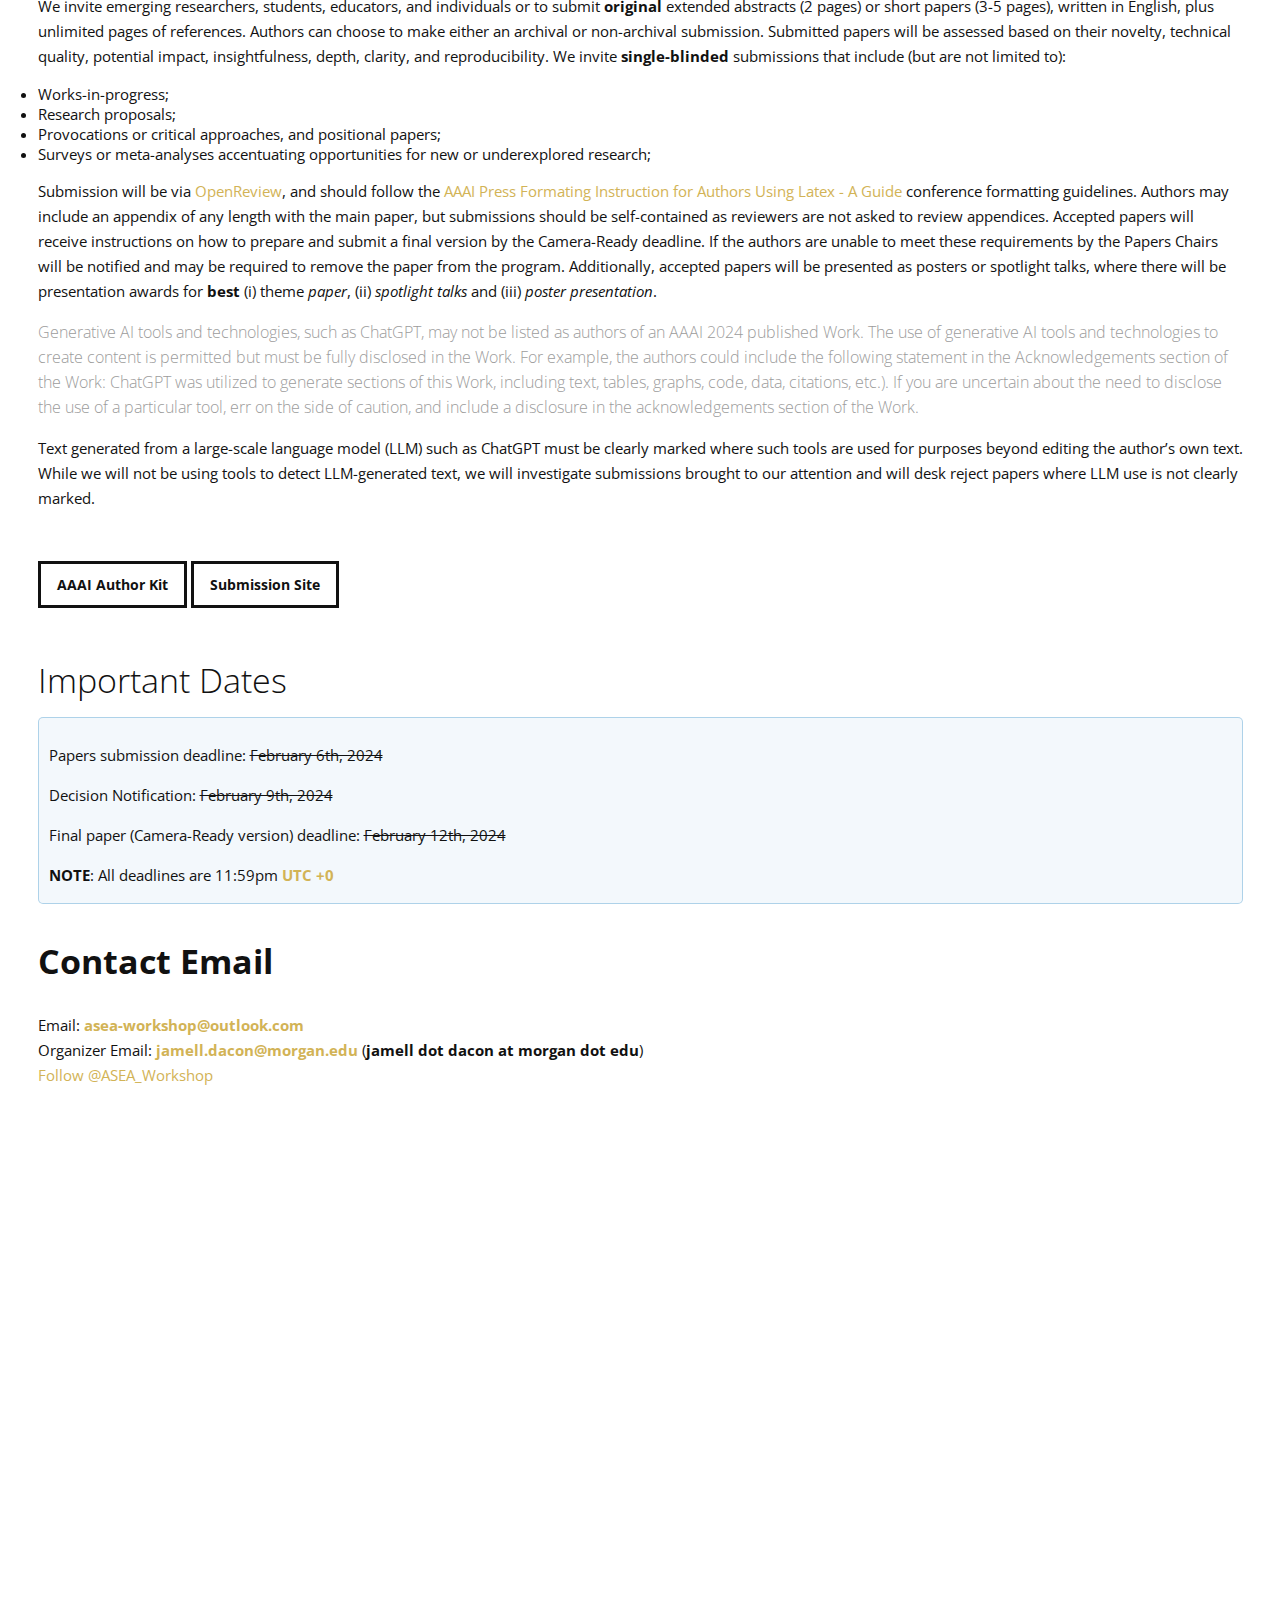
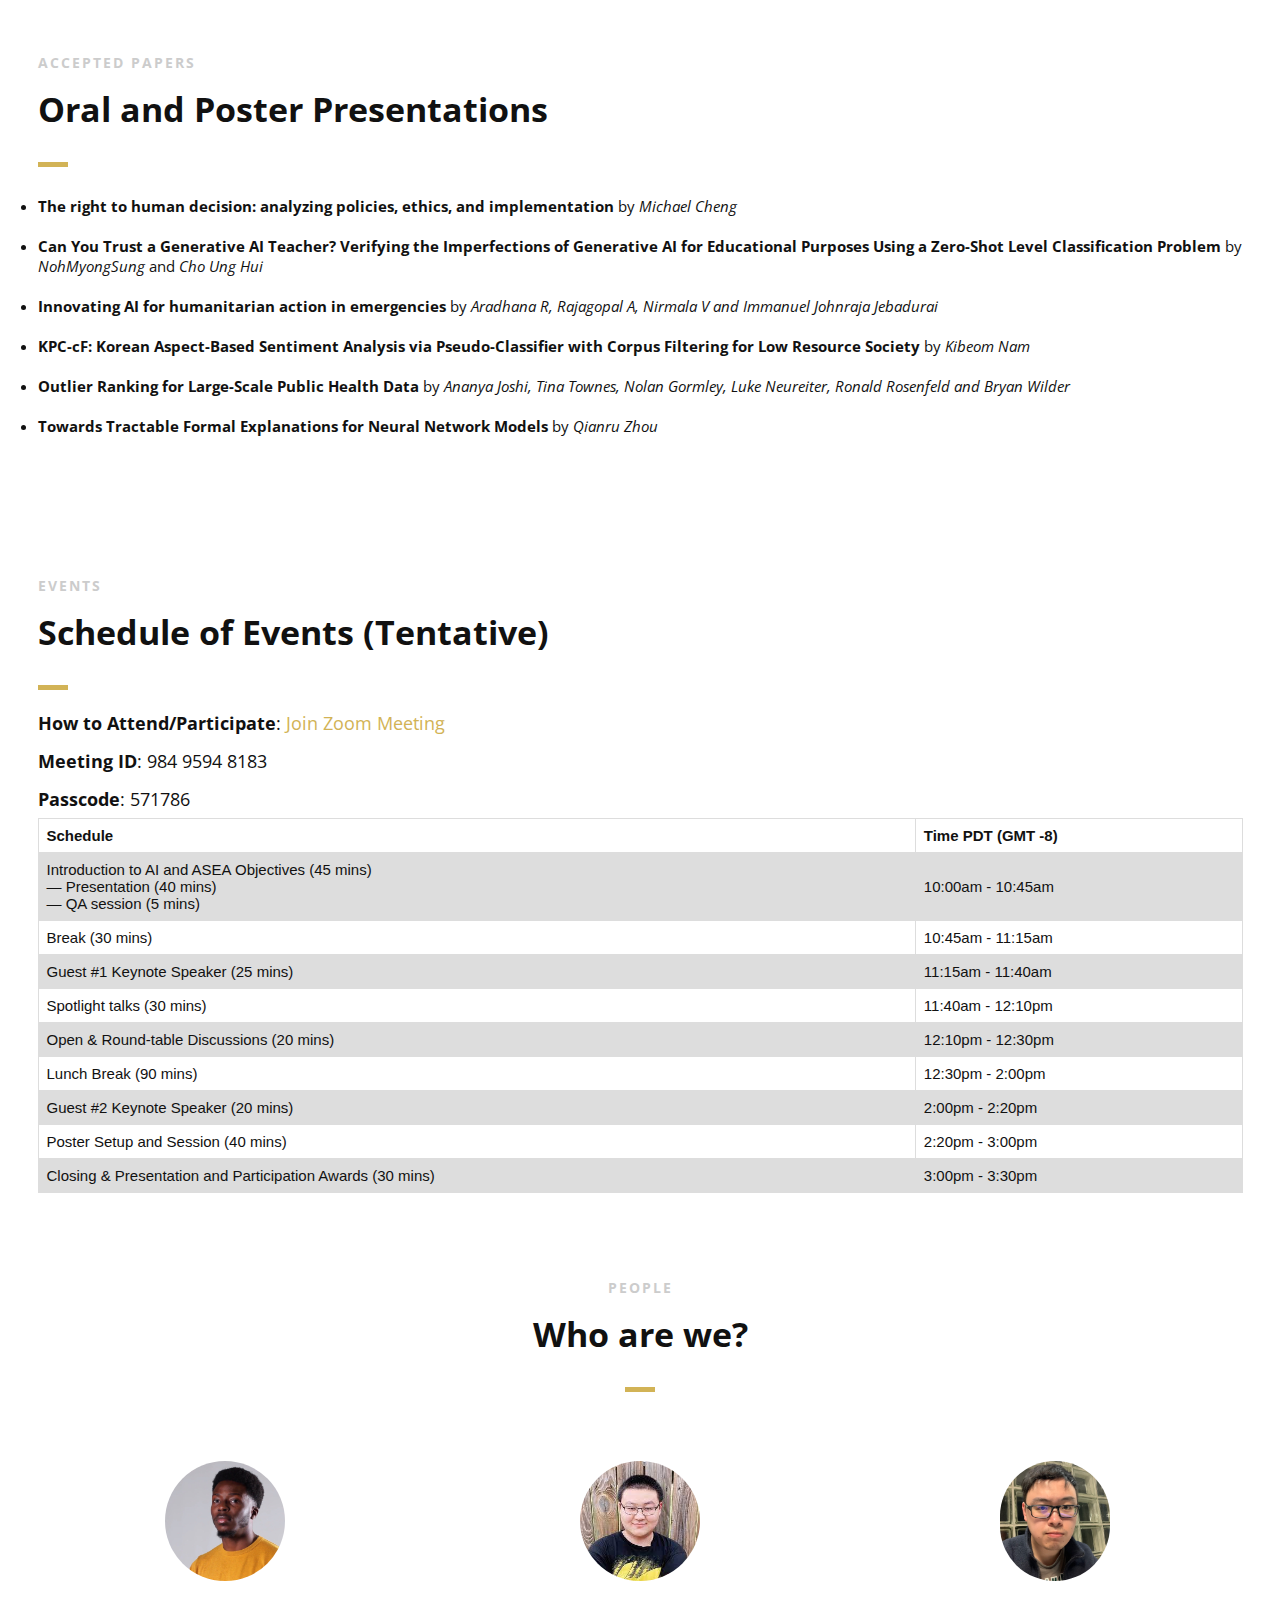
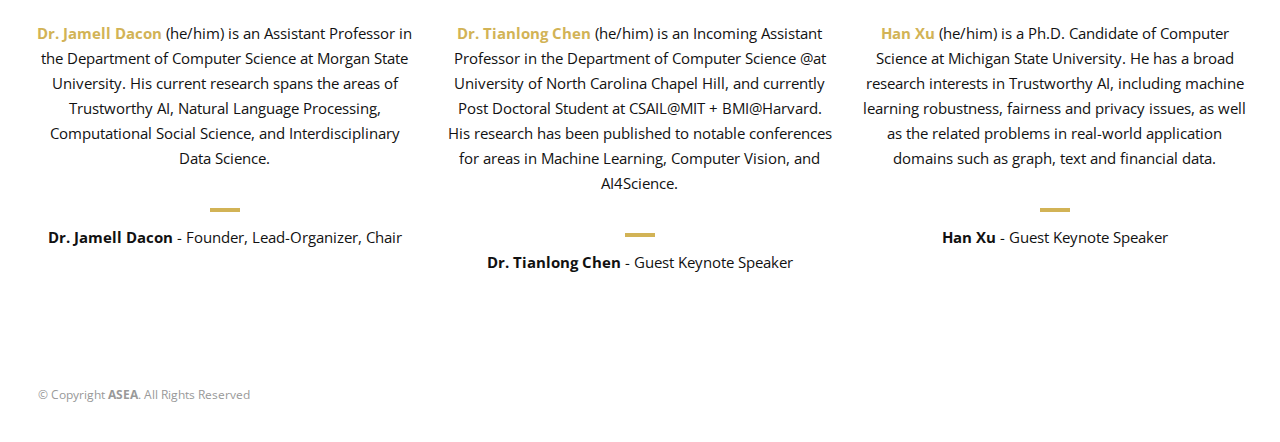
==== commit 0393fc38: "Updates" ====
--- a/2024/AAAI/index.html
+++ b/2024/AAAI/index.html
@@ -87,6 +87,9 @@
                                 <a href="#call-for-participation">Call for Participation</a>
                             </li>
                             <li>
+                                <a href="#accepted-papers">Accepted Papers</a>
+                            </li>
+                            <li>
                                 <a href="#events">Events</a>
                             </li>
                             <li>
@@ -118,7 +121,7 @@
                 </div>
 
                 <!--Call to Action-->
-                <a href="#call-for-participation" class="button">How to Join</a>
+                <a href="https://morganstate.zoom.us/j/98495948183?pwd=VFBDdmxpZmFTKzQwbWxKZ0xKY3VNZz09" class="button">How to Join (via Zoom)</a>
                 <!--End Call to Action-->
 
             </div>
@@ -297,7 +300,7 @@
                     </div>
                     <div class="notification-box" style="margin-bottom: 20px;">                                       
                      <p style="text-align:center">
-                       <b>You must submit the full paper by the February 06, 2024 at 11:59pm <a href="https://dayspedia.com/time/zones/utc+0/">UTC +0</a> </b>
+                      <s><b>You must submit the full paper by the February 06, 2024 at 11:59pm <a href="https://dayspedia.com/time/zones/utc+0/">UTC +0</a></b></s>
                      </p>
                     </div>
                     <div>
@@ -401,13 +404,13 @@
                    <h2>Important Dates</h2>
                     <div class="notification-box" style="margin-bottom: 20px;">
                      <p>
-                      Papers submission deadline: February 6th, 2024
+                      Papers submission deadline: <s>February 6th, 2024</s>
                      </p>
                      <p>
-                      Decision Notification: February 9th, 2024
+                      Decision Notification: <s>February 9th, 2024</s>
                      </p>
                      <p>
-                      Final paper (Camera-Ready version) deadline: February 12th, 2024 
+                      Final paper (Camera-Ready version) deadline: <s>February 12th, 2024 </s>
                      </p>
                      <p>
                       <strong>NOTE</strong>: All deadlines are 11:59pm <b><a href="https://dayspedia.com/time/zones/utc+0/">UTC +0</a></b>
@@ -418,6 +421,7 @@
                    <h2 class="section-title">Contact Email</h2>
                     <p>
                      Email: <b><a href="maitlto:asea-workshop@outlook.com">asea-workshop@outlook.com</a></b> <br>
+                     Organizer Email: <b><a href="maitlto:jamell.dacon@morgan.edu">jamell.dacon@morgan.edu</a></b> (<b>jamell dot dacon at morgan dot edu</b>) <br>
                      <a href="https://twitter.com/ASEA_Workshop?ref_src=twsrc%5Etfw" class="twitter-follow-button" data-show-count="false">Follow @ASEA_Workshop</a><script async src="https://platform.twitter.com/widgets.js" charset="utf-8"></script>
                     </p>
                    <center><div style="width:250px;height:300px;margin:80px"><script type="text/javascript" id="clstr_globe" src="//clustrmaps.com/globe.js?d=rQCmRLRNMaoAMH-wGnTf7_lDVQvHGgsV87nXHBhhzOU"></script></script></div></center>
@@ -430,6 +434,38 @@
 
         </div>
         <!--End of Content Section-->
+
+
+        <!--Accepted Papers Section-->
+        <div id="accepted-papers" class="scrollto clearfix">
+
+            <div class="row no-padding-bottom clearfix">
+                <!--Content-->
+                <div class="container">
+                <div class="col-1">
+                    <div class="section-heading">
+                        <h3>ACCEPTED PAPERS</h3>
+                        <h2 class="section-title">Oral and Poster Presentations</h2>
+                        <p>
+                         <ul>
+                           <li><b>The right to human decision: analyzing policies, ethics, and implementation</b> by <i>Michael Cheng</i></li> <br>
+                           <li><b>Can You Trust a Generative AI Teacher? Verifying the Imperfections of Generative AI for Educational Purposes Using a Zero-Shot Level Classification Problem</b> by <i>NohMyongSung</i> and <i>Cho Ung Hui</i></li><br>
+                           <li><b>Innovating AI for humanitarian action in emergencies</b> by <i>Aradhana R, Rajagopal A, Nirmala V and Immanuel Johnraja Jebadurai</i></li><br>
+                           <li><b>KPC-cF: Korean Aspect-Based Sentiment Analysis via Pseudo-Classifier with Corpus Filtering for Low Resource Society</b> by <i>Kibeom Nam</i></li><br>
+                           <li><b>Outlier Ranking for Large-Scale Public Health Data</b> by <i>Ananya Joshi, Tina Townes, Nolan Gormley, Luke Neureiter, Ronald Rosenfeld and Bryan Wilder</i></li><br>
+                           <li><b>Towards Tractable Formal Explanations for Neural Network Models</b> by <i>Qianru Zhou</i></li><br>
+                         </ul>
+                        </p>
+                    </div>
+                </div>
+                </div>
+            </div>
+
+        </div>
+        <!--End of Accepted Papers Section-->
+
+
+
 
         <!--Schedule-->
         <div id="events" class="scrollto clearfix">
@@ -440,10 +476,13 @@
                     <div class="section-heading">
                     <h3>EVENTS</h3>
                     <h2 class="section-title">Schedule of Events (Tentative)</h2>
+                    <h4><b>How to Attend/Participate</b>: <a href"https://morganstate.zoom.us/j/98495948183?pwd=VFBDdmxpZmFTKzQwbWxKZ0xKY3VNZz09">Join Zoom Meeting</a></h4>  
+                    <h4><b>Meeting ID</b>: 984 9594 8183</h4>
+                    <h4><b>Passcode</b>: 571786</h4>
                    <table>
                      <tr>
                        <th>Schedule</th>
-                       <th>Time PDT (GMT -7) </th>
+                       <th>Time PDT (GMT -8) </th>
                      </tr>
                      <tr>
                        <td>
@@ -464,7 +503,7 @@
                            <td>11:15am - 11:40am</td>
                          </tr>
                          <tr>
-                           <td>Spotlight talks (First session) (30 mins)</td>
+                           <td>Spotlight talks (30 mins)</td>
                            <td>11:40am - 12:10pm</td>
                          </tr>
                          <tr>
@@ -476,20 +515,16 @@
                            <td>12:30pm - 2:00pm</td>
                          </tr>
                          <tr>
-                           <td>Guest #2 Keynote Speaker (30 mins)</td>
+                           <td>Guest #2 Keynote Speaker (20 mins)</td>
                            <td>2:00pm - 2:20pm</td>
                          </tr>
                          <tr>
-                           <td>Poster Setup (10 mins)</td>
-                           <td> 2:20pm - 2:30pm</td>
-                        </tr>
-                        <tr>
-                         <td>Poster Session (60 mins)</td>
-                         <td> 2:30pm - 3:30pm</td>
-                        </tr>
+                           <td>Poster Setup and Session (40 mins)</td>
+                           <td> 2:20pm - 3:00pm</td>
+                        </tr>                              
                         <tr>
                          <td>Closing &amp; Presentation and Participation Awards (30 mins)</td>
-                         <td> 3:30pm - 4:00pm</td>
+                         <td> 3:00pm - 3:30pm</td>
                        </tr>
                    </table>
                   </div>
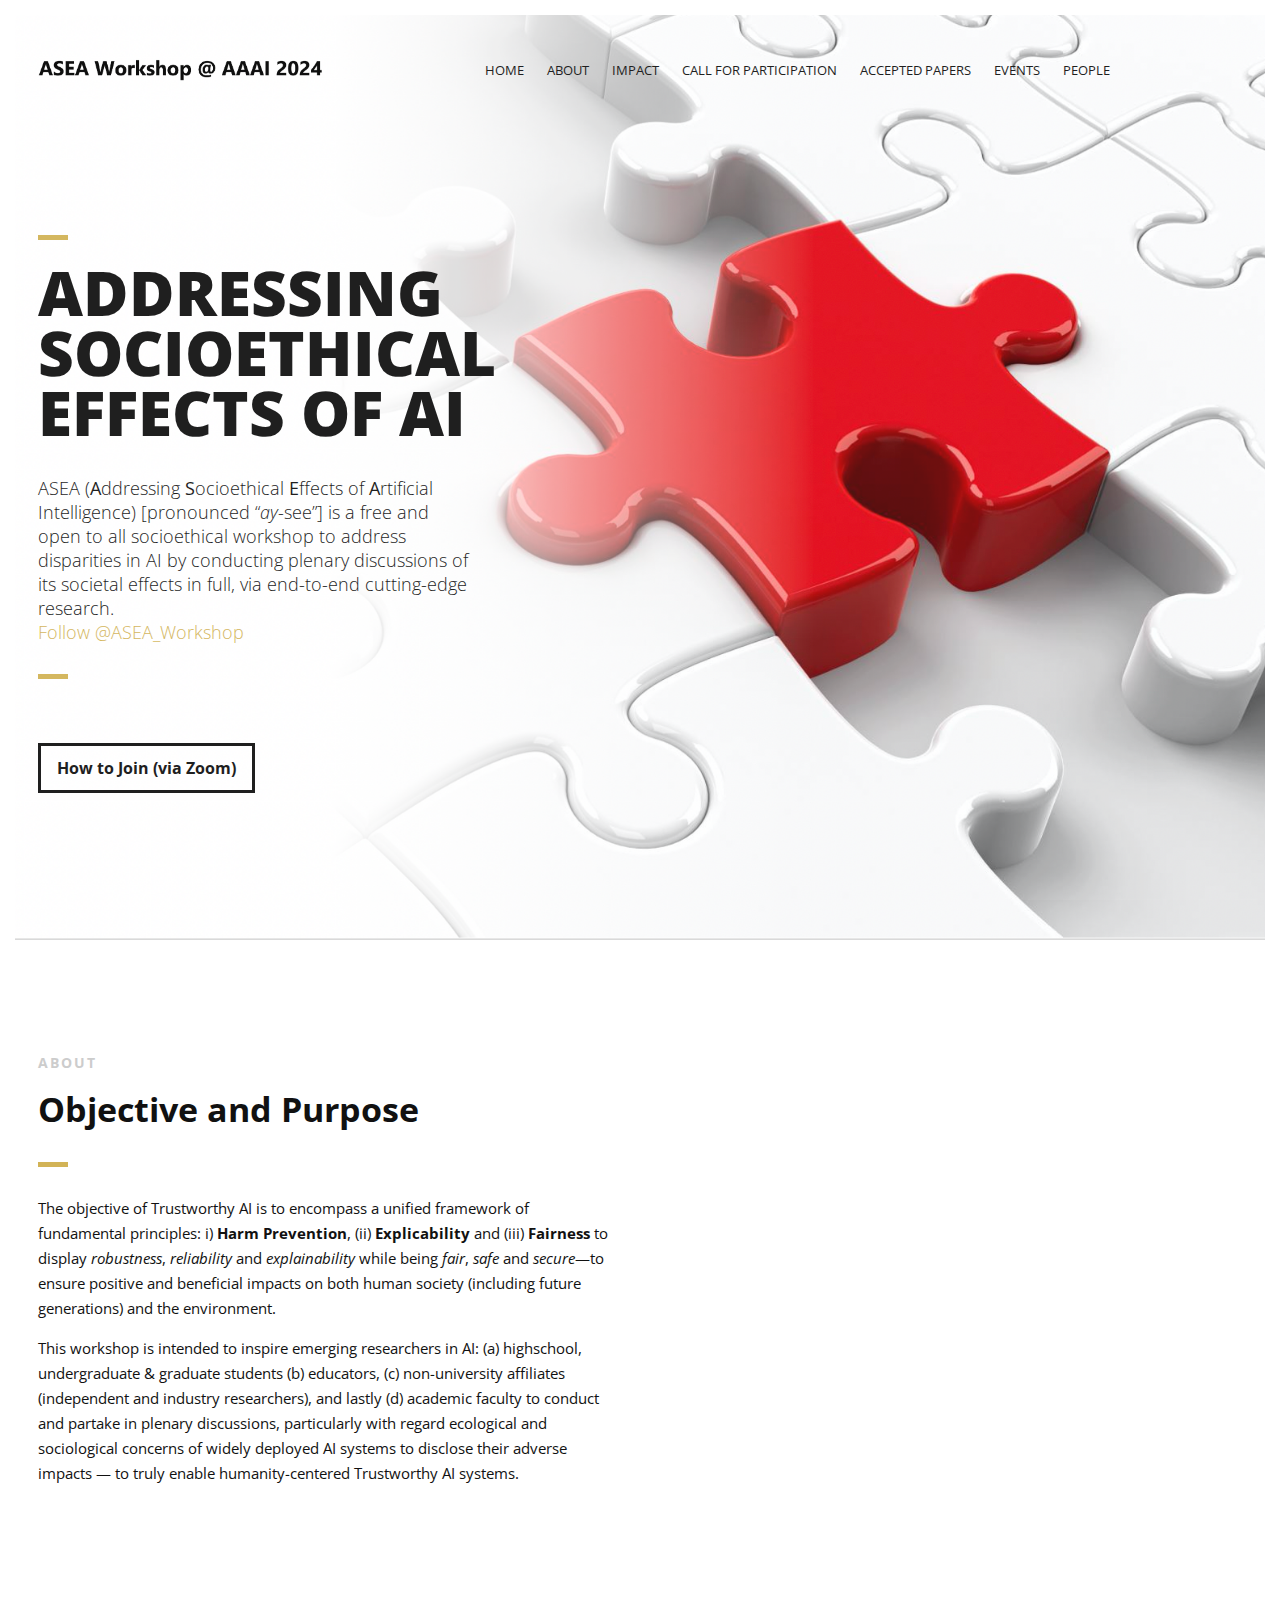
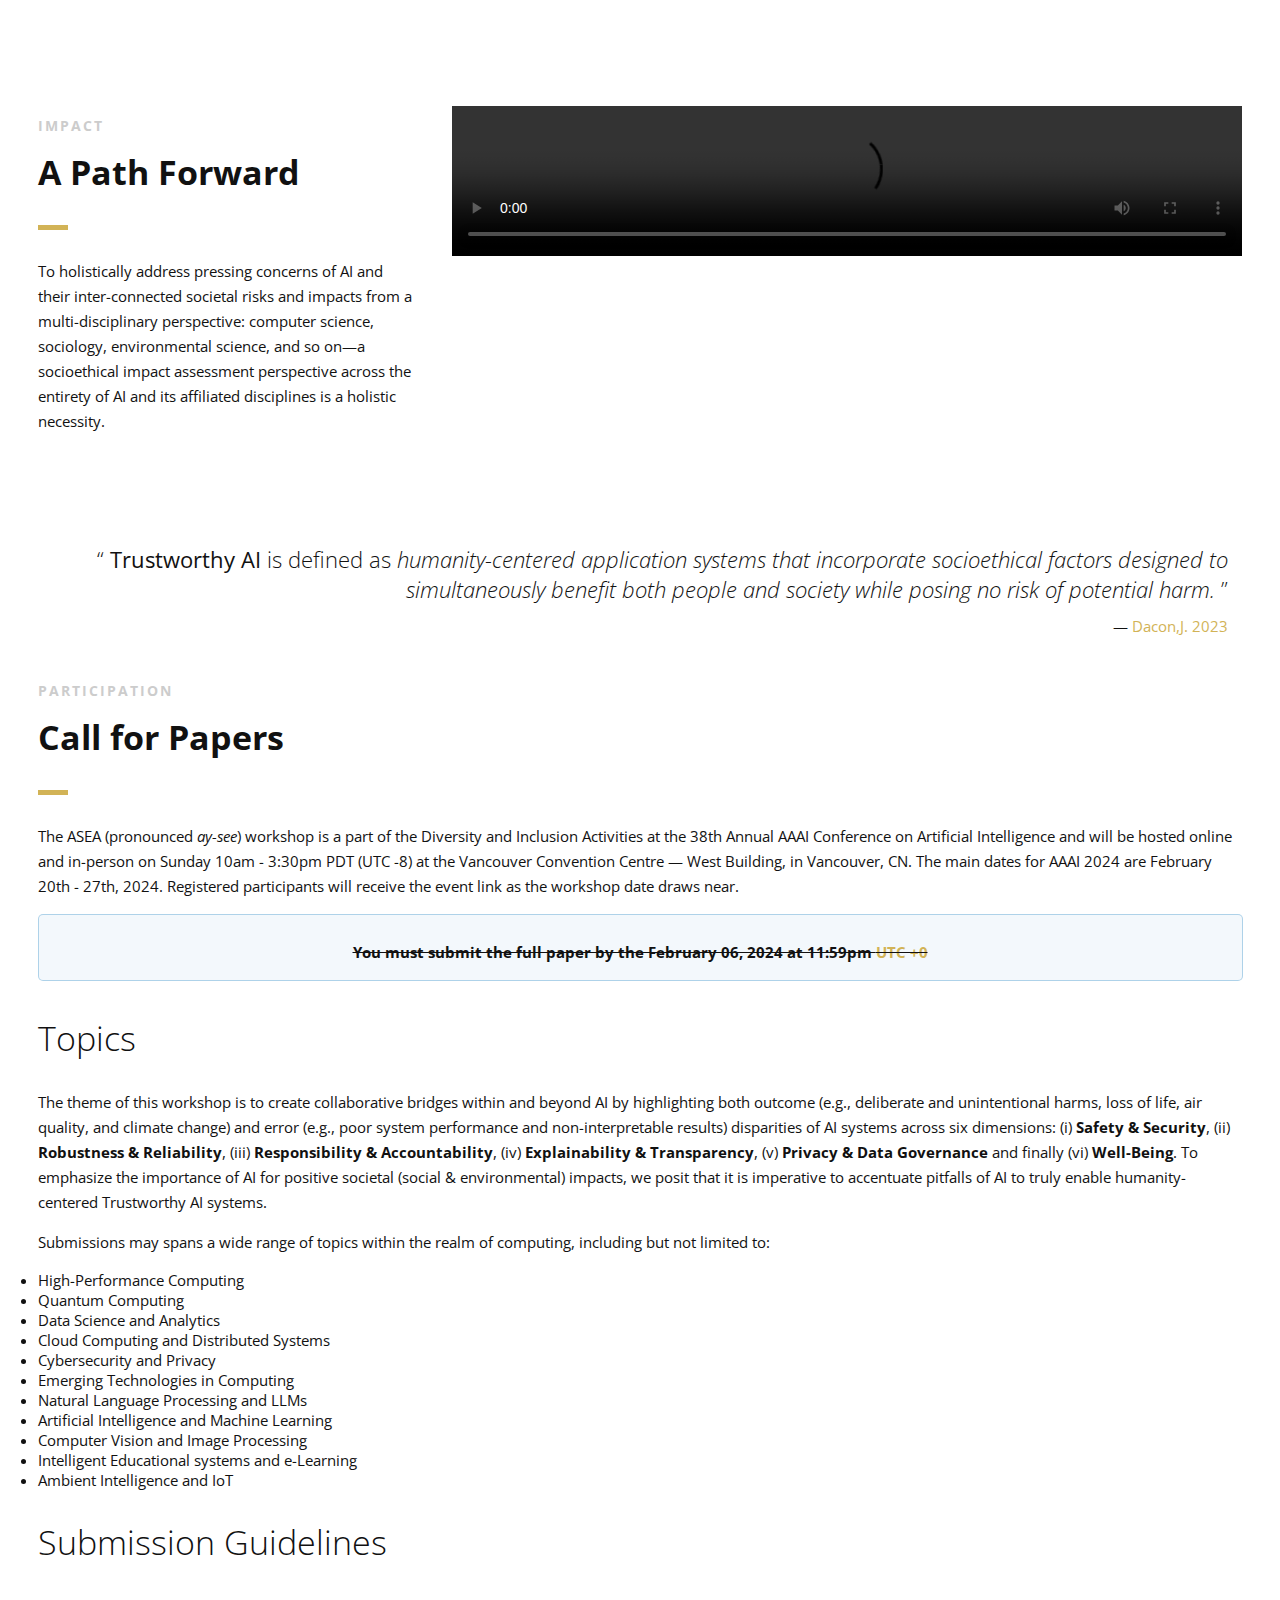
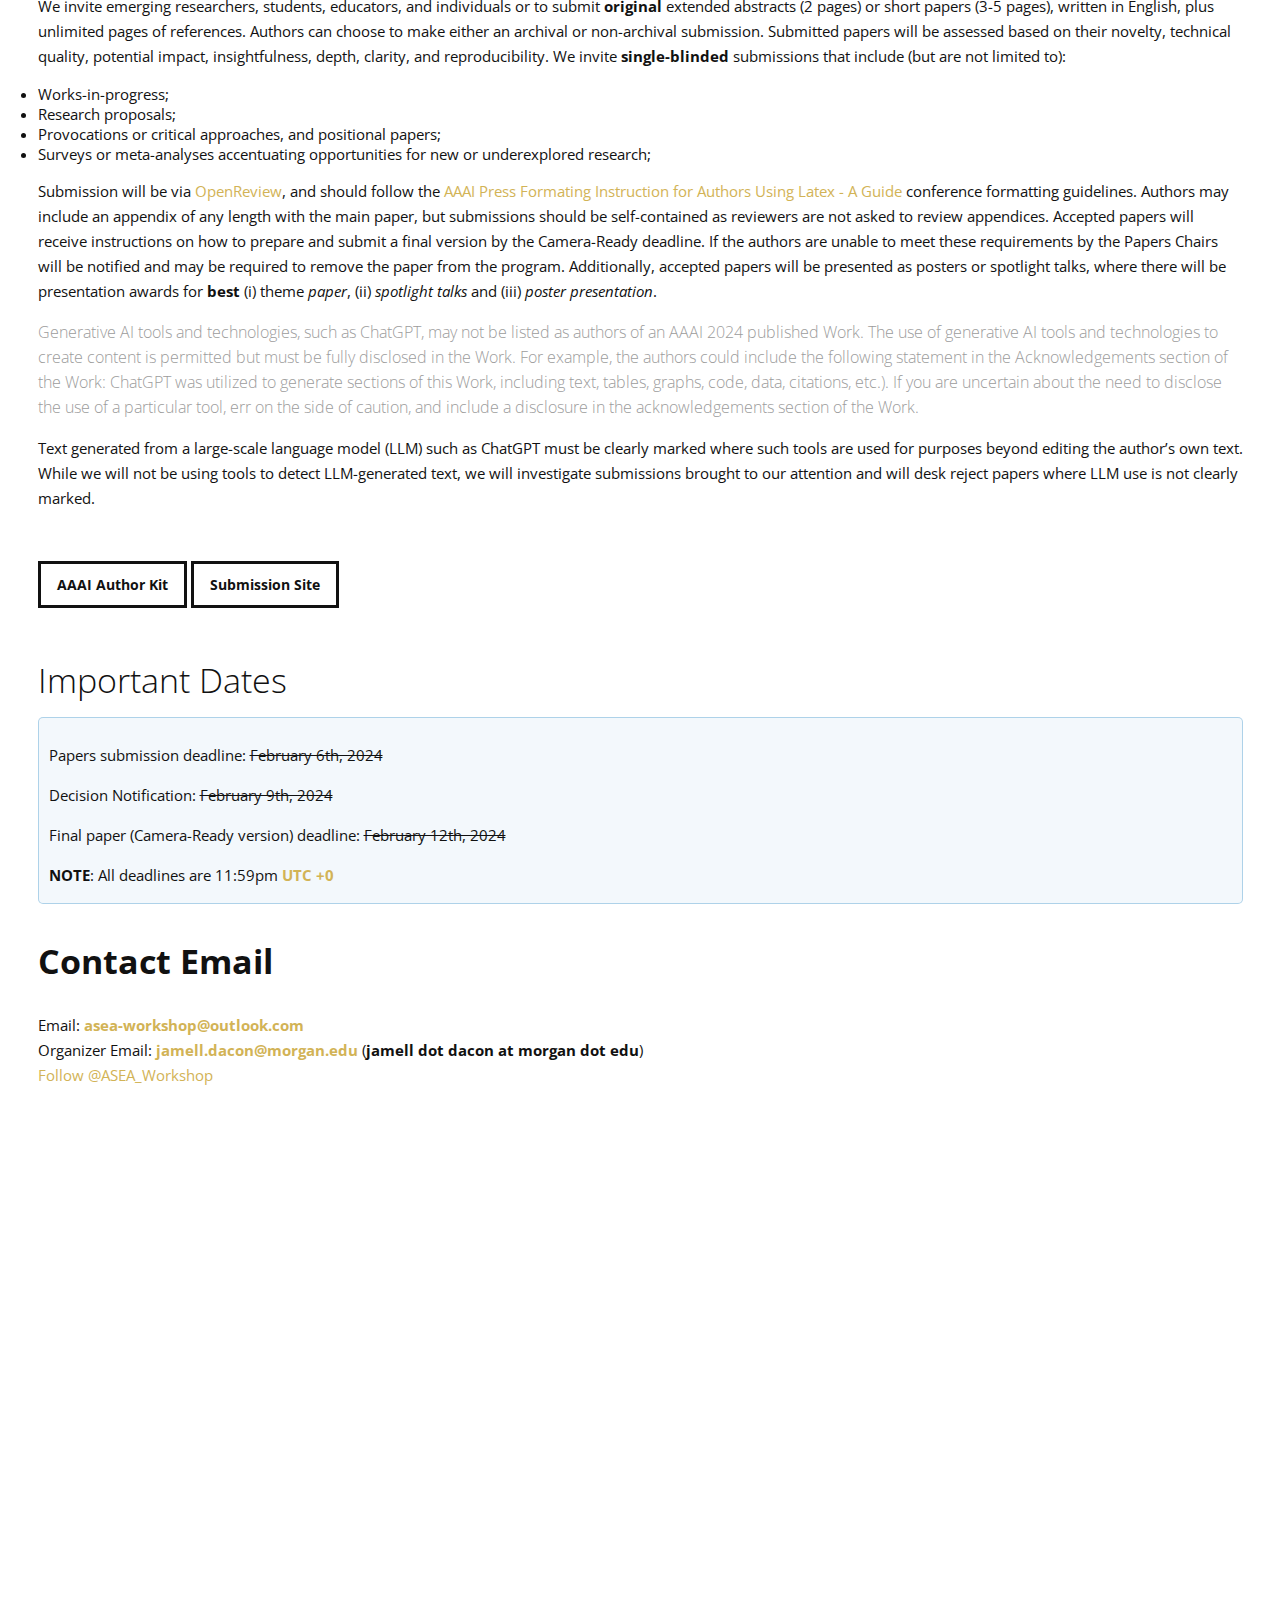
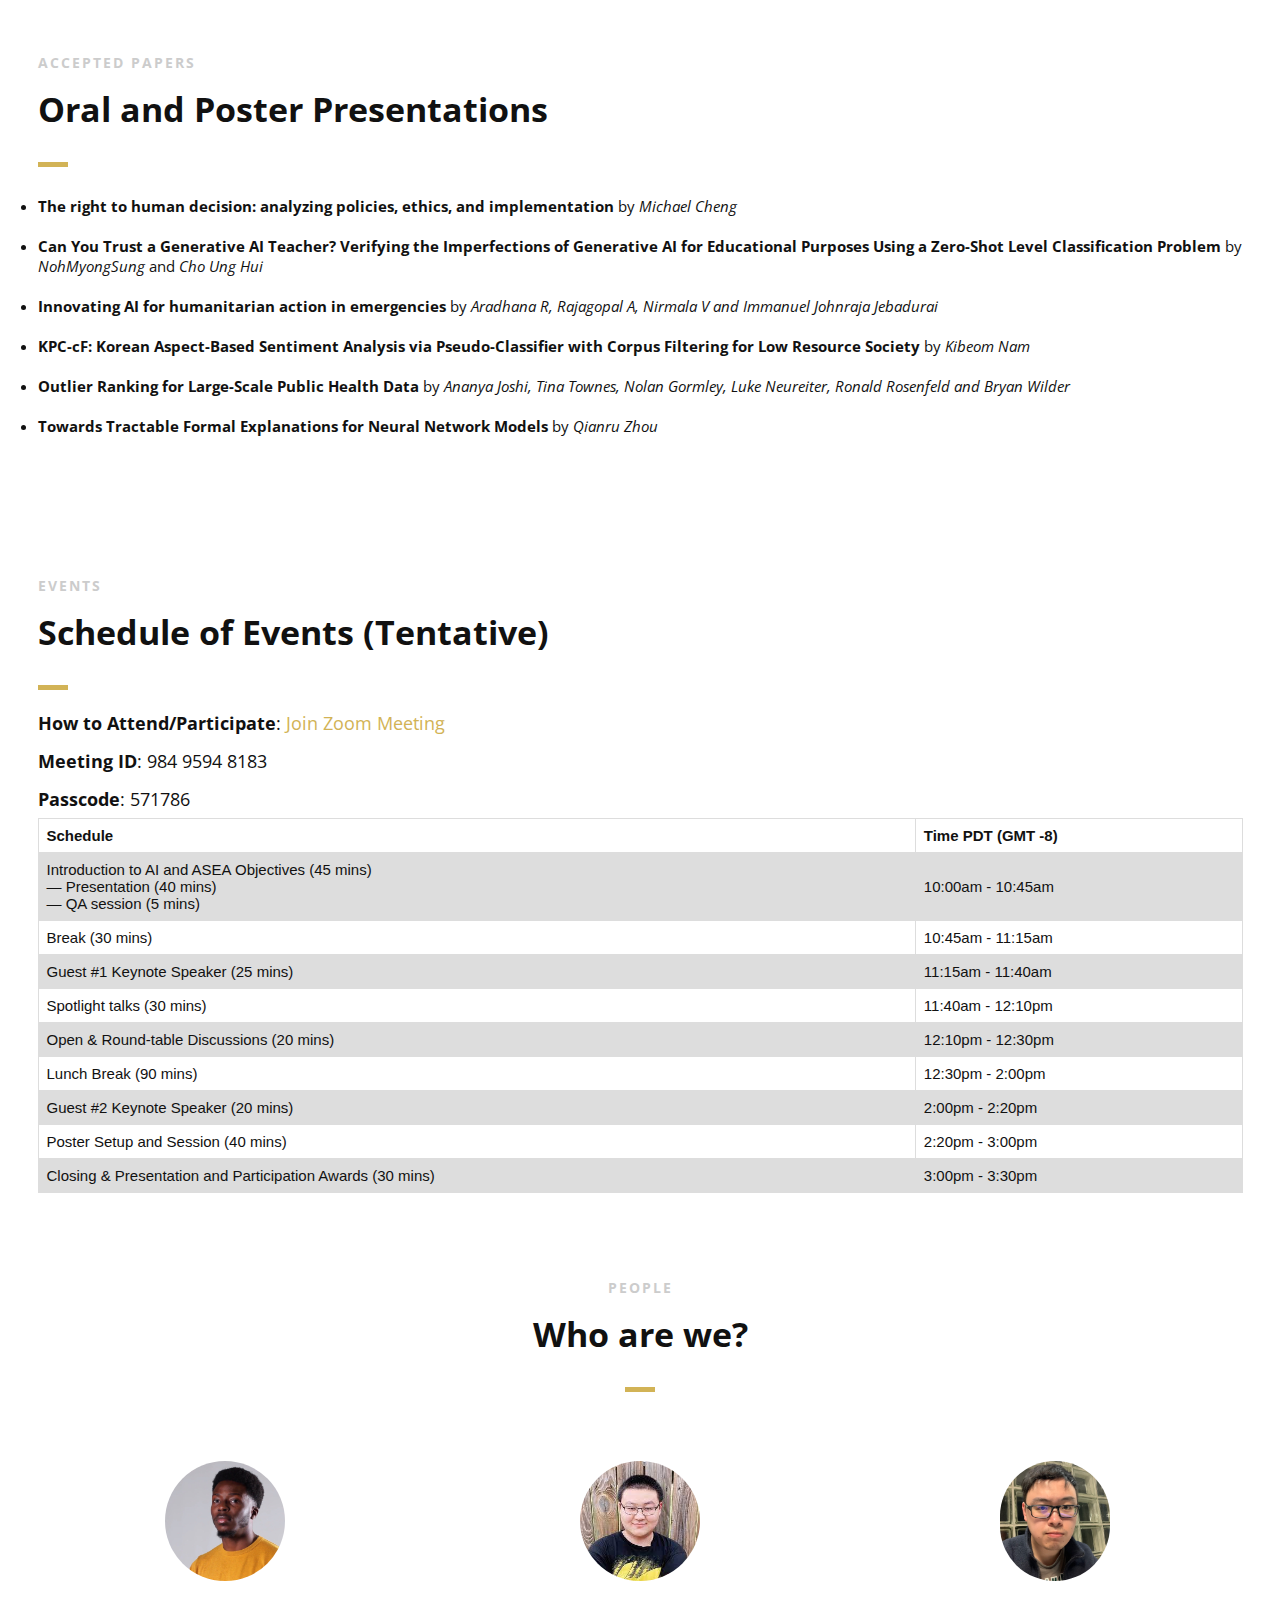
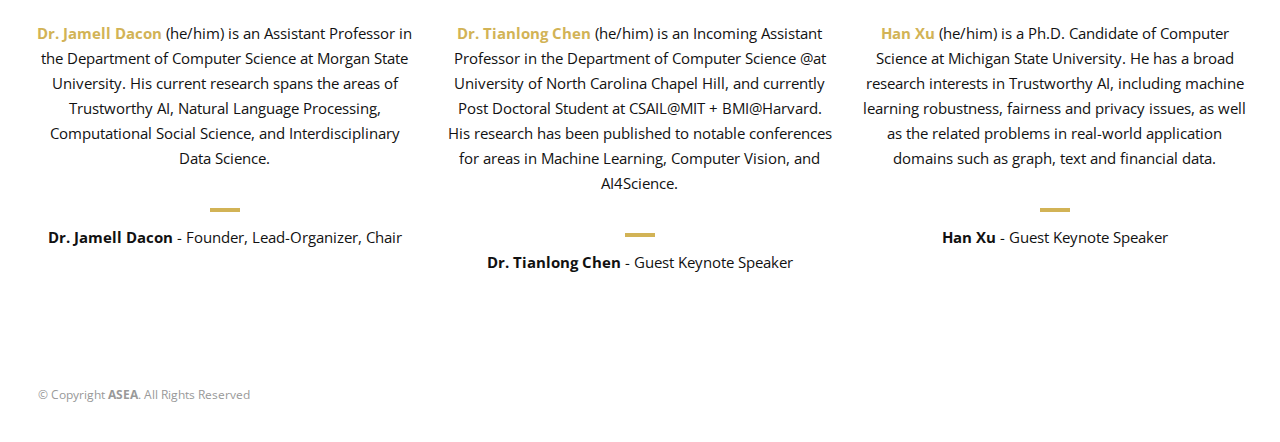
==== commit cb3091c2: "Updates" ====
--- a/2024/AAAI/index.html
+++ b/2024/AAAI/index.html
@@ -293,8 +293,8 @@
                         <h2 class="section-title">Call for Papers</h2>
                         <p>
                         The ASEA (pronounced <i>ay-see</i>) workshop is a part of the Diversity and Inclusion Activities at
-                        the 38th Annual AAAI Conference on Artificial Intelligence and will be hosted online and in-person at the Vancouver Convention Centre &mdash; West Building, 
-                        in Vancouver, CN from 20-27 February 2024, while also supporting remote attendance.
+                        the 38th Annual AAAI Conference on Artificial Intelligence and will be hosted online and in-person on Sunday 10am - 3:30pm PDT (UTC -8) at the Vancouver Convention Centre &mdash; West Building, 
+                        in Vancouver, CN. The main dates for AAAI 2024 are February 20th - 27th, 2024.
                         Registered participants will receive the event link as the workshop date draws near.
                         </p>
                     </div>
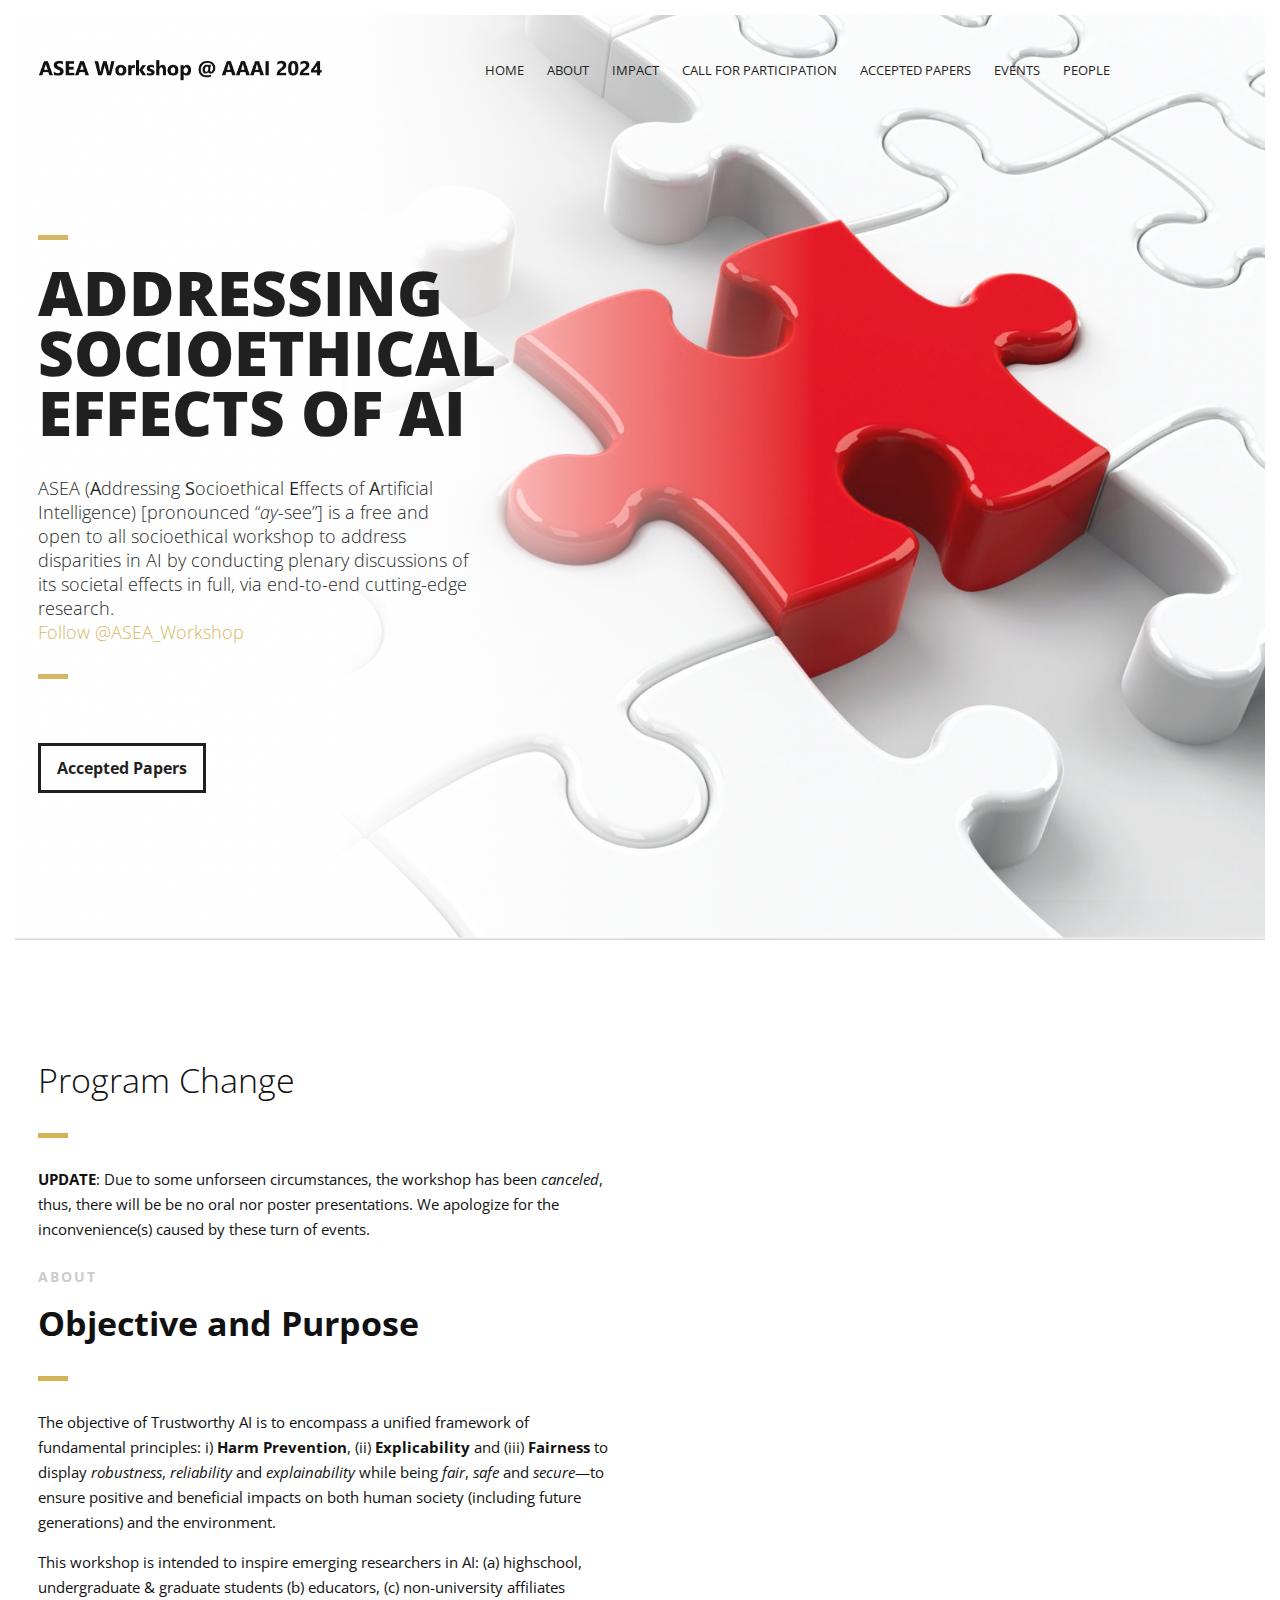
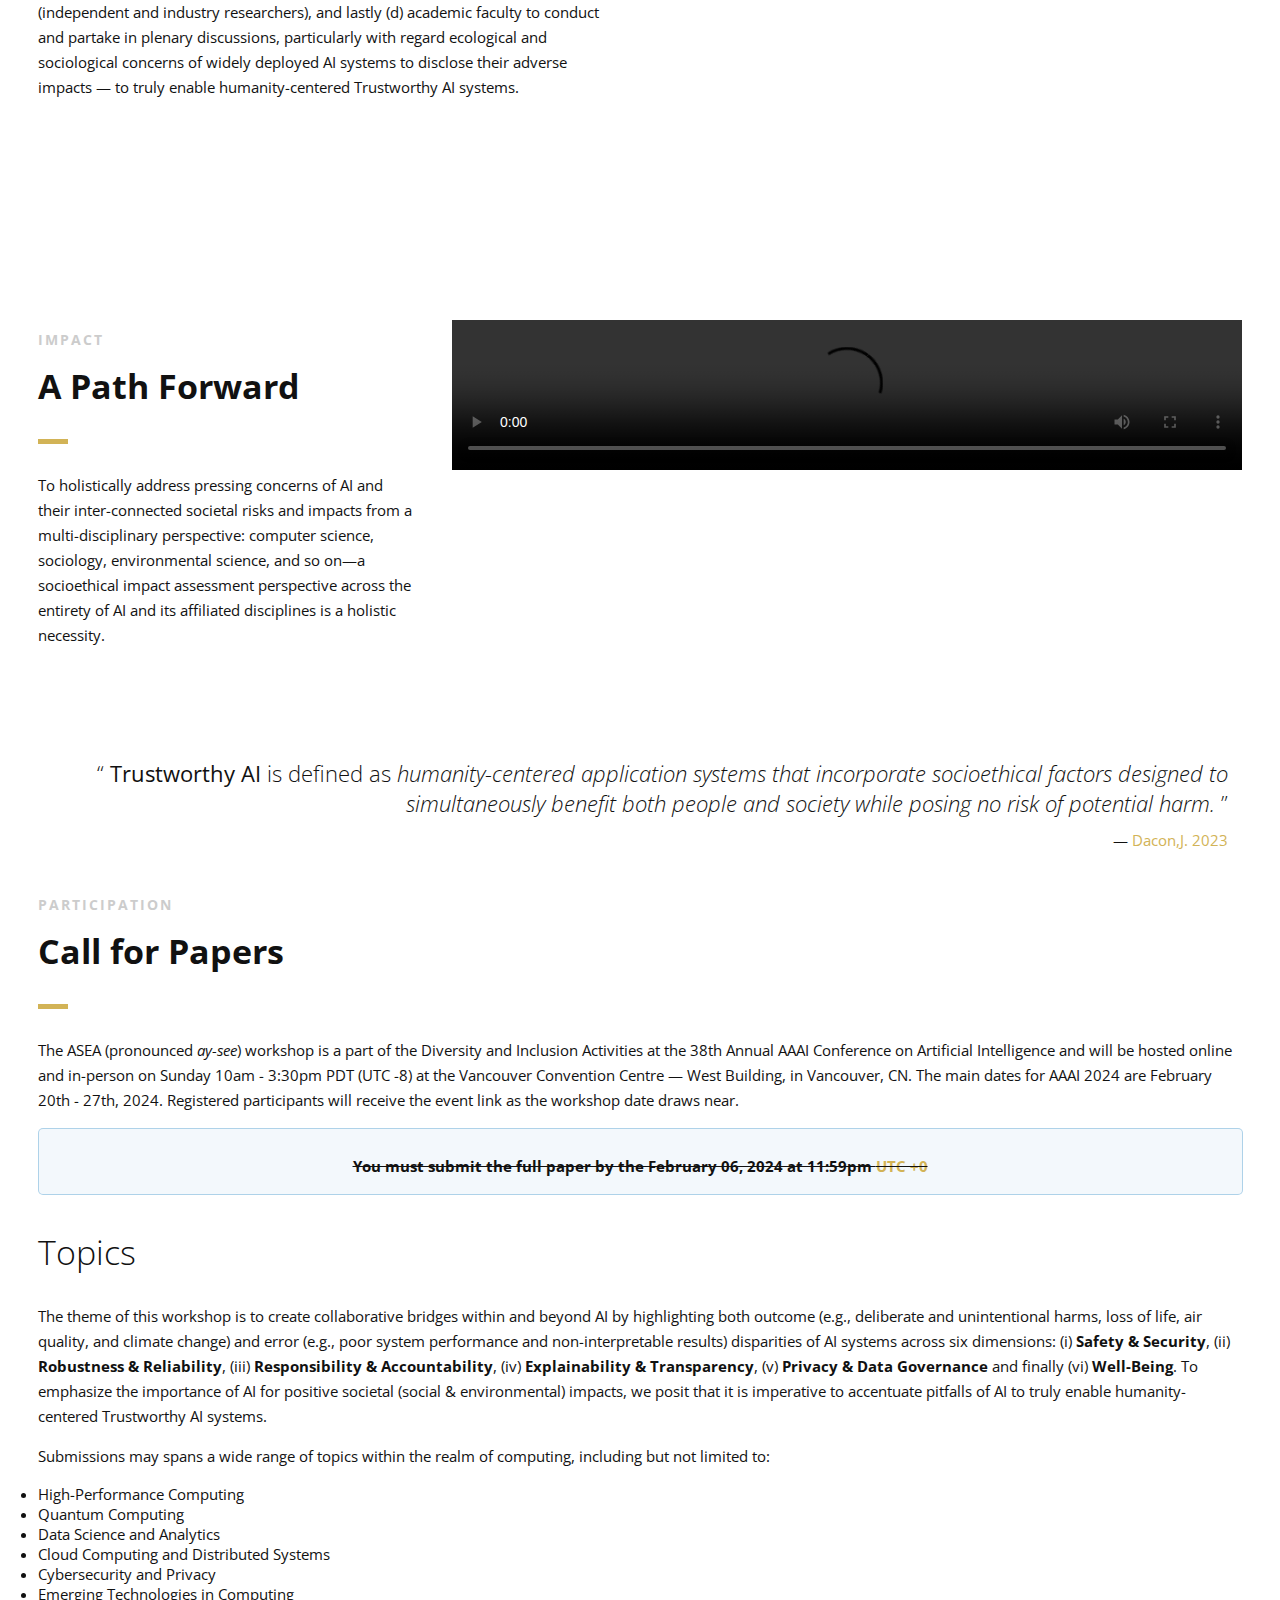
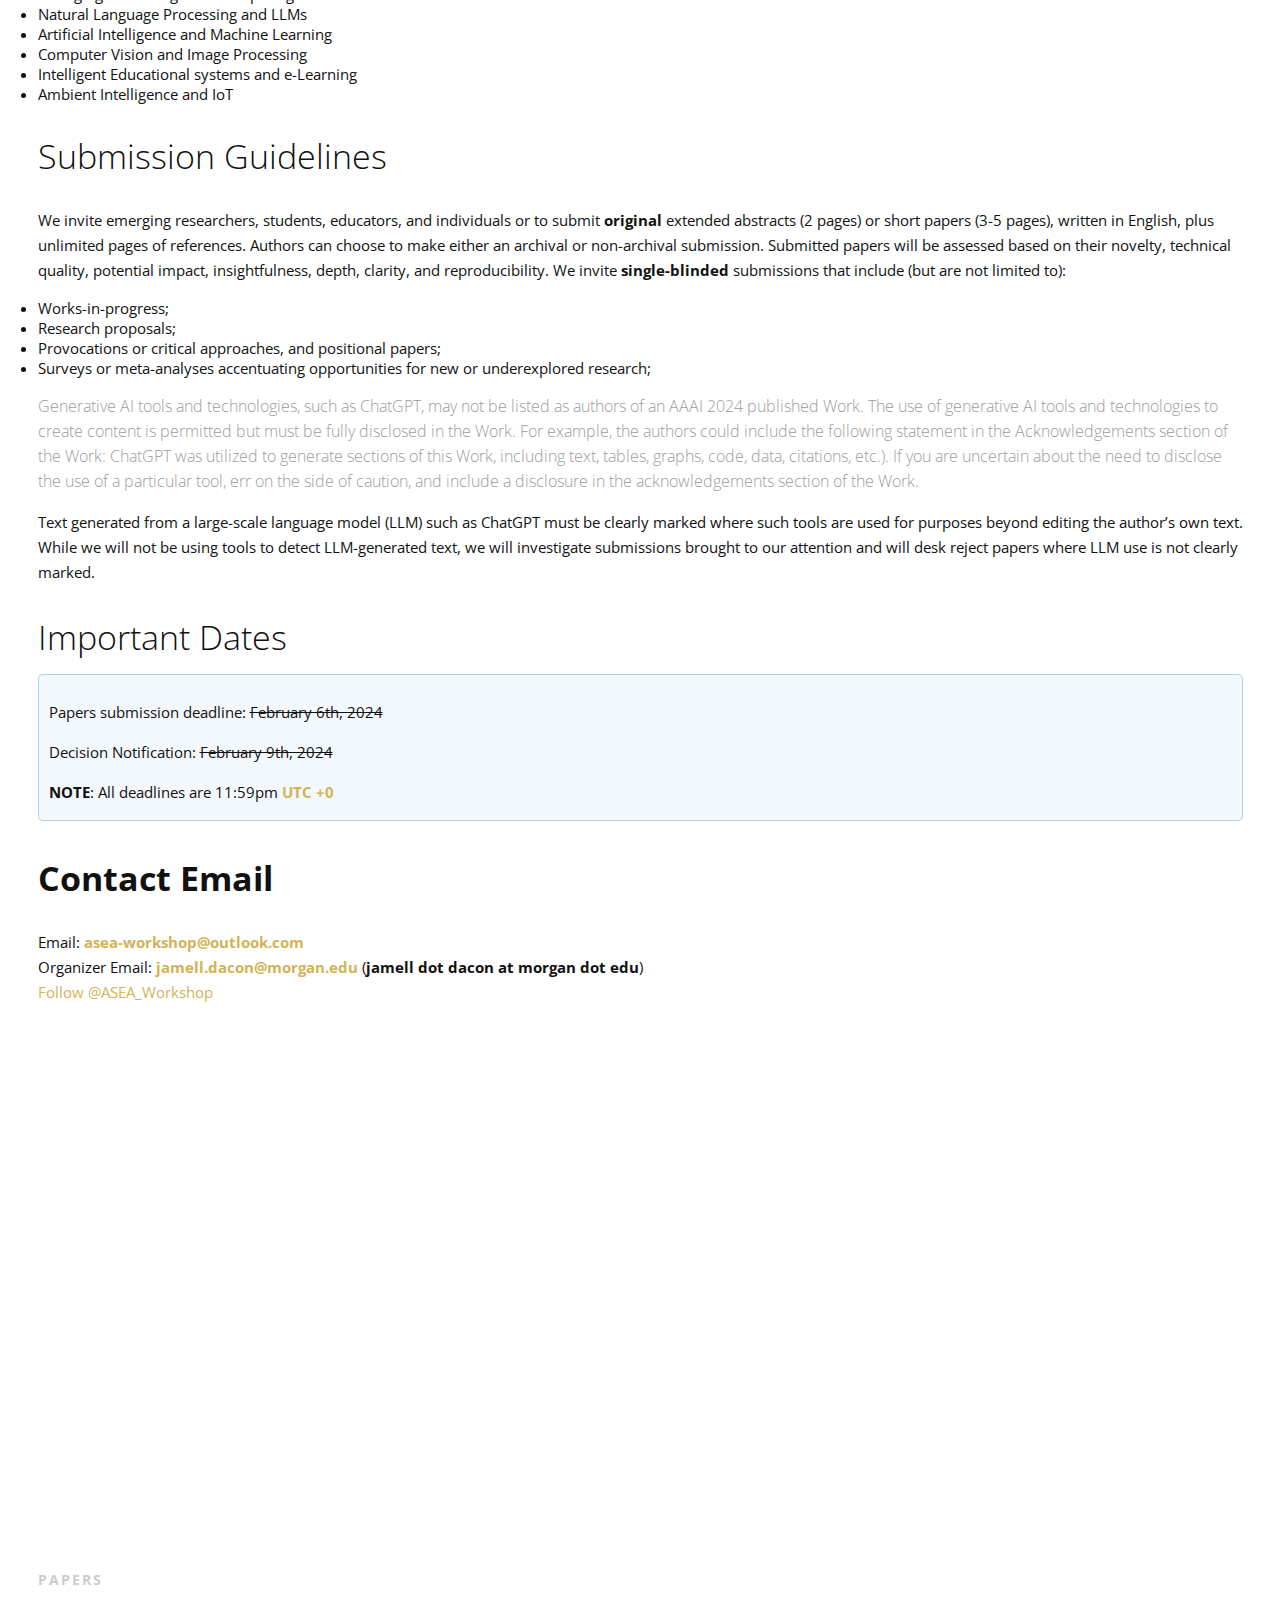
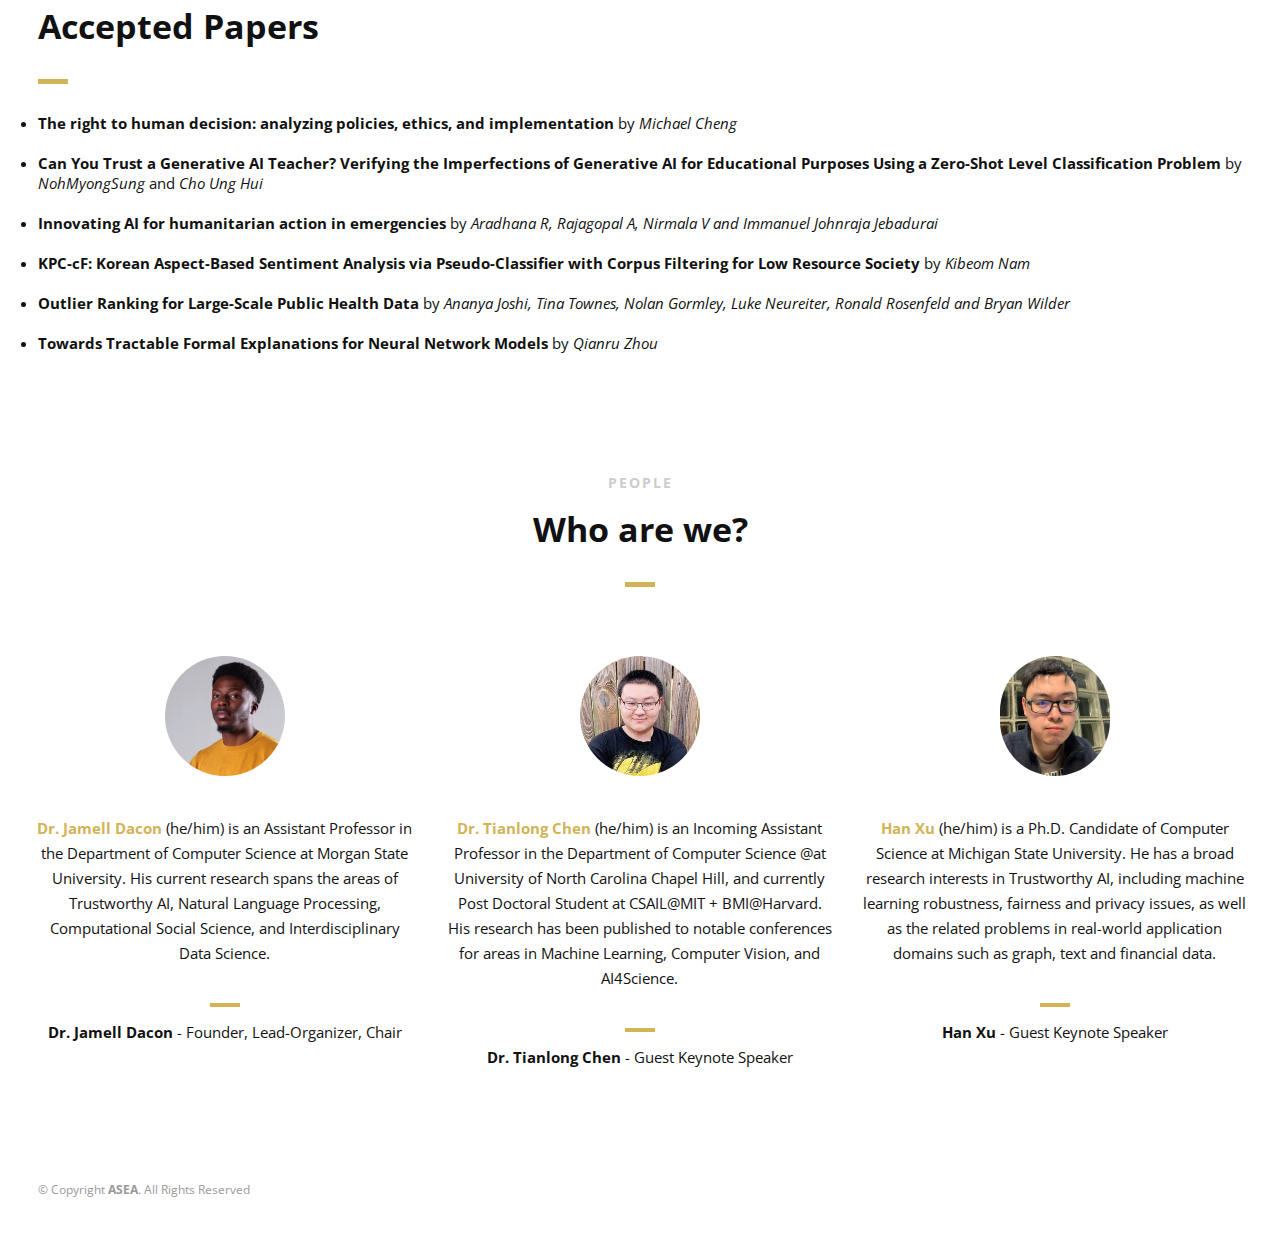
==== commit 90c8dd5b: "Updates" ====
--- a/2024/AAAI/index.html
+++ b/2024/AAAI/index.html
@@ -84,10 +84,10 @@
                                 <a href="#impact">Impact</a>
                             </li>
                             <li>
-                                <a href="#call-for-participation">Call for Participation</a>
-                            </li>
-                            <li>
-                                <a href="#accepted-papers">Accepted Papers</a>
+                                <a href="#participation">Call for Participation</a>
+                            </li>
+                            <li>
+                                <a href="#papers">Accepted Papers</a>
                             </li>
                             <li>
                                 <a href="#events">Events</a>
@@ -121,7 +121,7 @@
                 </div>
 
                 <!--Call to Action-->
-                <a href="https://morganstate.zoom.us/j/98495948183?pwd=VFBDdmxpZmFTKzQwbWxKZ0xKY3VNZz09" class="button">How to Join (via Zoom)</a>
+                <a href="#papers" class="button">Accepted Papers</a>
                 <!--End Call to Action-->
 
             </div>
@@ -139,6 +139,13 @@
 
                 <div class="col-2">
                     <div class="section-heading">
+			<h2>Program Change</h2>
+                       	<p>
+			<b>UPDATE</b>: Due to some unforseen circumstances, the workshop has been <i>canceled</i>, thus, there will be be no oral nor poster presentations.
+			We apologize for the inconvenience(s) caused by these turn of events.
+                        <p> 
+
+
                         <h3>ABOUT</h3>
                         <h2 class="section-title">Objective and Purpose</h2>
                         <p>
@@ -265,7 +272,7 @@
 
 
         <!--Content Section-->
-        <div id="call-for-participation" class="scrollto clearfix">
+        <div id="participation" class="scrollto clearfix">
 
             <div class="row no-padding-bottom clearfix">
 
@@ -375,7 +382,7 @@
                          </li>
                        </ul>
                        </p>
-                       <p>
+                       <!--p>
                           Submission will be via <a href="https://openreview.net/group?id=AAAI.org/2024/Workshop/ASEA">OpenReview</a>, 
                           and should follow the <a href="https://aaai.org/authorkit24-2/">AAAI Press Formating 
                           Instruction for Authors Using Latex - A Guide</a> conference formatting guidelines. Authors may include an appendix of any length 
@@ -383,7 +390,7 @@
                           Accepted papers will receive instructions on how to prepare and submit a final version by the Camera-Ready deadline. 
                           If the authors are unable to meet these requirements by the Papers Chairs will be notified and may be required to remove the paper from the program.
                           Additionally, accepted papers will be presented as posters or spotlight talks, where there will be presentation awards for <b>best</b> (i) theme <i>paper</i>, (ii) <i>spotlight talks</i> and (iii) <i>poster presentation</i>. 
-                       </p>
+                       </p-->
 
                        <p class="section-subtitle">
                           Generative AI tools and technologies, such as ChatGPT, may not be listed as authors of an AAAI 2024 published Work. The use of generative AI tools
@@ -398,8 +405,8 @@
                        will desk reject papers where LLM use is not clearly marked.
                        </p>
                     </div>
-                    <a href="https://aaai.org/authorkit24-2/" class="button">AAAI Author Kit</a>
-                    <a href="https://openreview.net/group?id=AAAI.org/2024/Workshop/ASEA" class="button">Submission Site</a>
+                    <!--a href="https://aaai.org/authorkit24-2/" class="button">AAAI Author Kit</a-->
+                    <!--a href="https://openreview.net/group?id=AAAI.org/2024/Workshop/ASEA" class="button">Submission Site</a-->
 
                    <h2>Important Dates</h2>
                     <div class="notification-box" style="margin-bottom: 20px;">
@@ -410,9 +417,6 @@
                       Decision Notification: <s>February 9th, 2024</s>
                      </p>
                      <p>
-                      Final paper (Camera-Ready version) deadline: <s>February 12th, 2024 </s>
-                     </p>
-                     <p>
                       <strong>NOTE</strong>: All deadlines are 11:59pm <b><a href="https://dayspedia.com/time/zones/utc+0/">UTC +0</a></b>
                      </p>
                       </strong>
@@ -437,15 +441,15 @@
 
 
         <!--Accepted Papers Section-->
-        <div id="accepted-papers" class="scrollto clearfix">
+        <div id="papers" class="scrollto clearfix">
 
             <div class="row no-padding-bottom clearfix">
                 <!--Content-->
                 <div class="container">
                 <div class="col-1">
                     <div class="section-heading">
-                        <h3>ACCEPTED PAPERS</h3>
-                        <h2 class="section-title">Oral and Poster Presentations</h2>
+                        <h3>PAPERS</h3>
+                        <h2 class="section-title">Accepted Papers</h2>
                         <p>
                          <ul>
                            <li><b>The right to human decision: analyzing policies, ethics, and implementation</b> by <i>Michael Cheng</i></li> <br>
@@ -463,75 +467,6 @@
 
         </div>
         <!--End of Accepted Papers Section-->
-
-
-
-
-        <!--Schedule-->
-        <div id="events" class="scrollto clearfix">
-
-            <div class="row no-padding-bottom clearfix">
-
-                <div class="col-1">
-                    <div class="section-heading">
-                    <h3>EVENTS</h3>
-                    <h2 class="section-title">Schedule of Events (Tentative)</h2>
-                    <h4><b>How to Attend/Participate</b>: <a href"https://morganstate.zoom.us/j/98495948183?pwd=VFBDdmxpZmFTKzQwbWxKZ0xKY3VNZz09">Join Zoom Meeting</a></h4>  
-                    <h4><b>Meeting ID</b>: 984 9594 8183</h4>
-                    <h4><b>Passcode</b>: 571786</h4>
-                   <table>
-                     <tr>
-                       <th>Schedule</th>
-                       <th>Time PDT (GMT -8) </th>
-                     </tr>
-                     <tr>
-                       <td>
-                       Introduction to AI and ASEA Objectives (45 mins)
-                       <br>
-                         &mdash; Presentation (40 mins)
-                       <br>
-                         &mdash; QA session (5 mins)
-                       </td>
-                           <td>10:00am - 10:45am</td>
-                         </tr>
-                           <tr>
-                           <td>Break (30 mins)</td>
-                           <td>10:45am - 11:15am</td>
-                         </tr>
-                         <tr>
-                           <td>Guest #1 Keynote Speaker (25 mins)</td>
-                           <td>11:15am - 11:40am</td>
-                         </tr>
-                         <tr>
-                           <td>Spotlight talks (30 mins)</td>
-                           <td>11:40am - 12:10pm</td>
-                         </tr>
-                         <tr>
-                           <td>Open &amp; Round-table Discussions (20 mins) </td>
-                           <td>12:10pm - 12:30pm</td>
-                         </tr>
-                         <tr>
-                           <td>Lunch Break (90 mins)</td>
-                           <td>12:30pm - 2:00pm</td>
-                         </tr>
-                         <tr>
-                           <td>Guest #2 Keynote Speaker (20 mins)</td>
-                           <td>2:00pm - 2:20pm</td>
-                         </tr>
-                         <tr>
-                           <td>Poster Setup and Session (40 mins)</td>
-                           <td> 2:20pm - 3:00pm</td>
-                        </tr>                              
-                        <tr>
-                         <td>Closing &amp; Presentation and Participation Awards (30 mins)</td>
-                         <td> 3:00pm - 3:30pm</td>
-                       </tr>
-                   </table>
-                  </div>
-                </div>
-              </div>
-           </div>
-        <!--End Schedule-->
 
 
         <!--Speakers-->
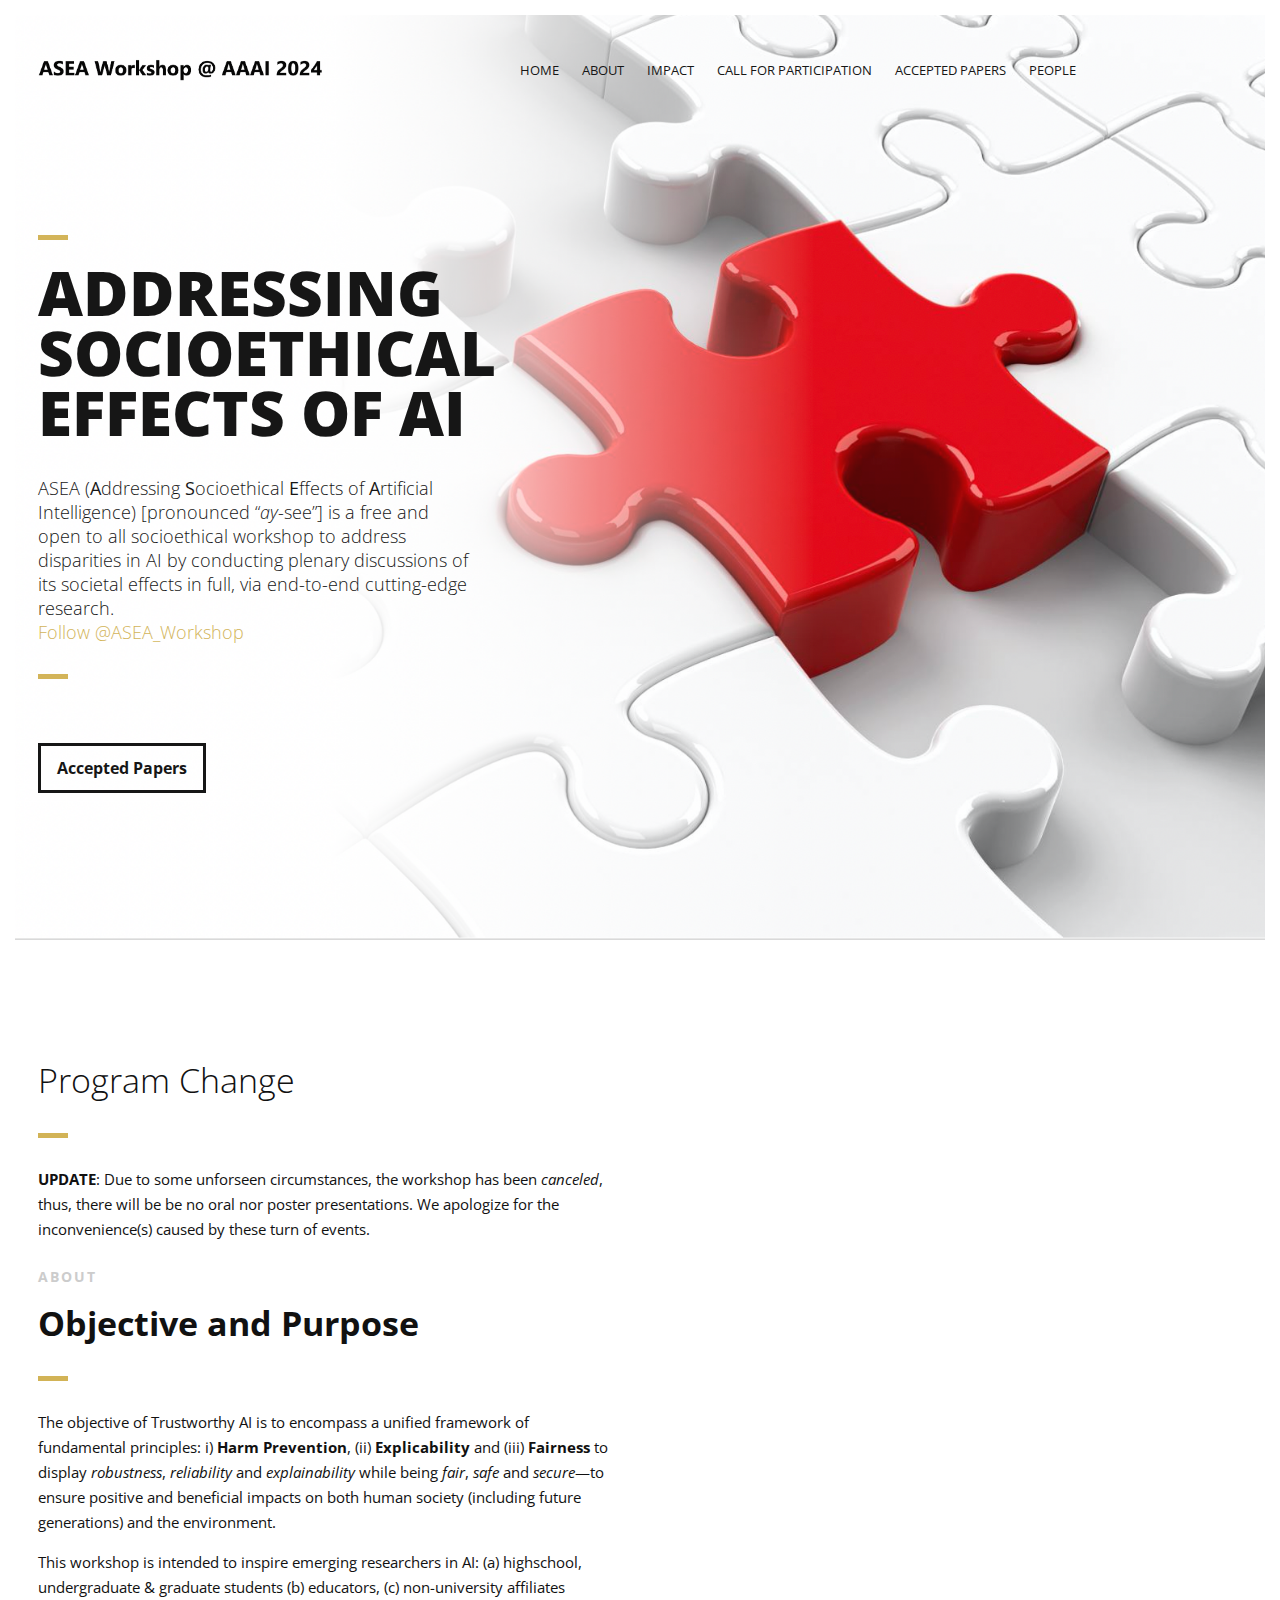
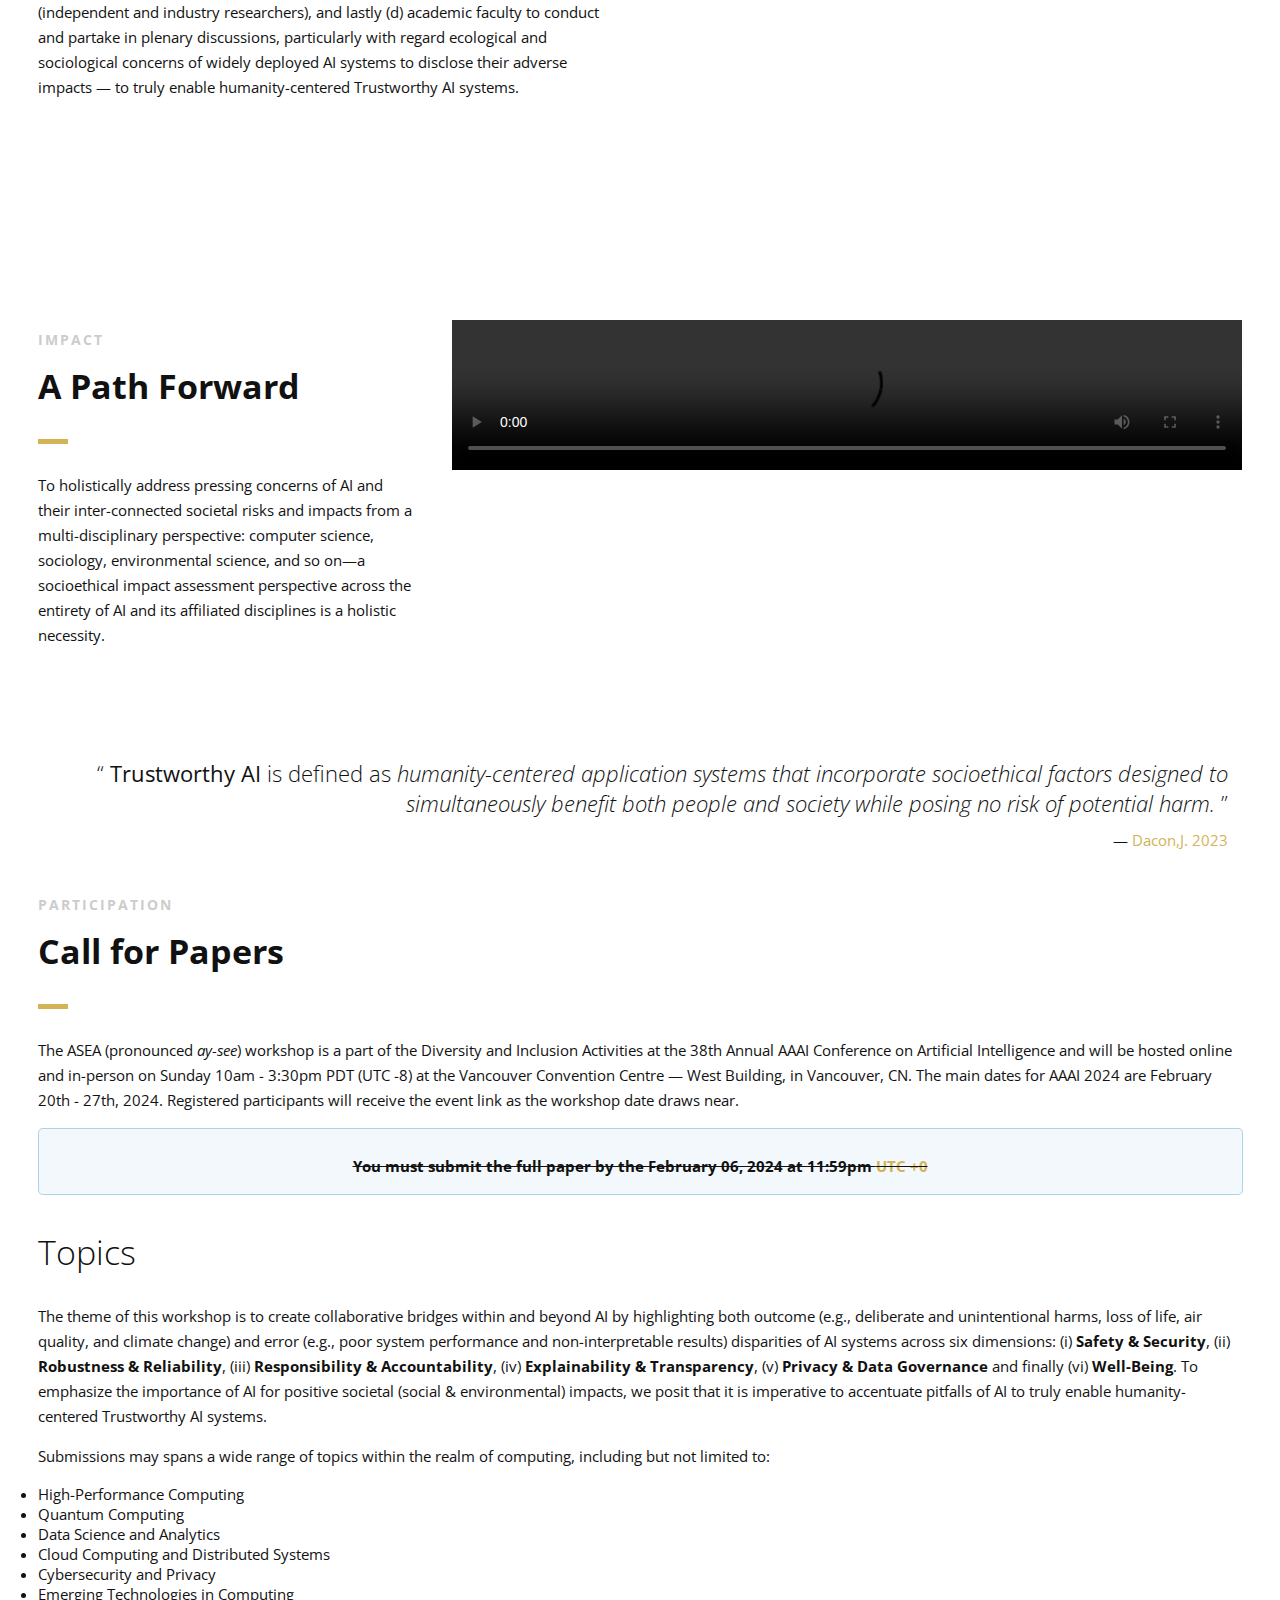
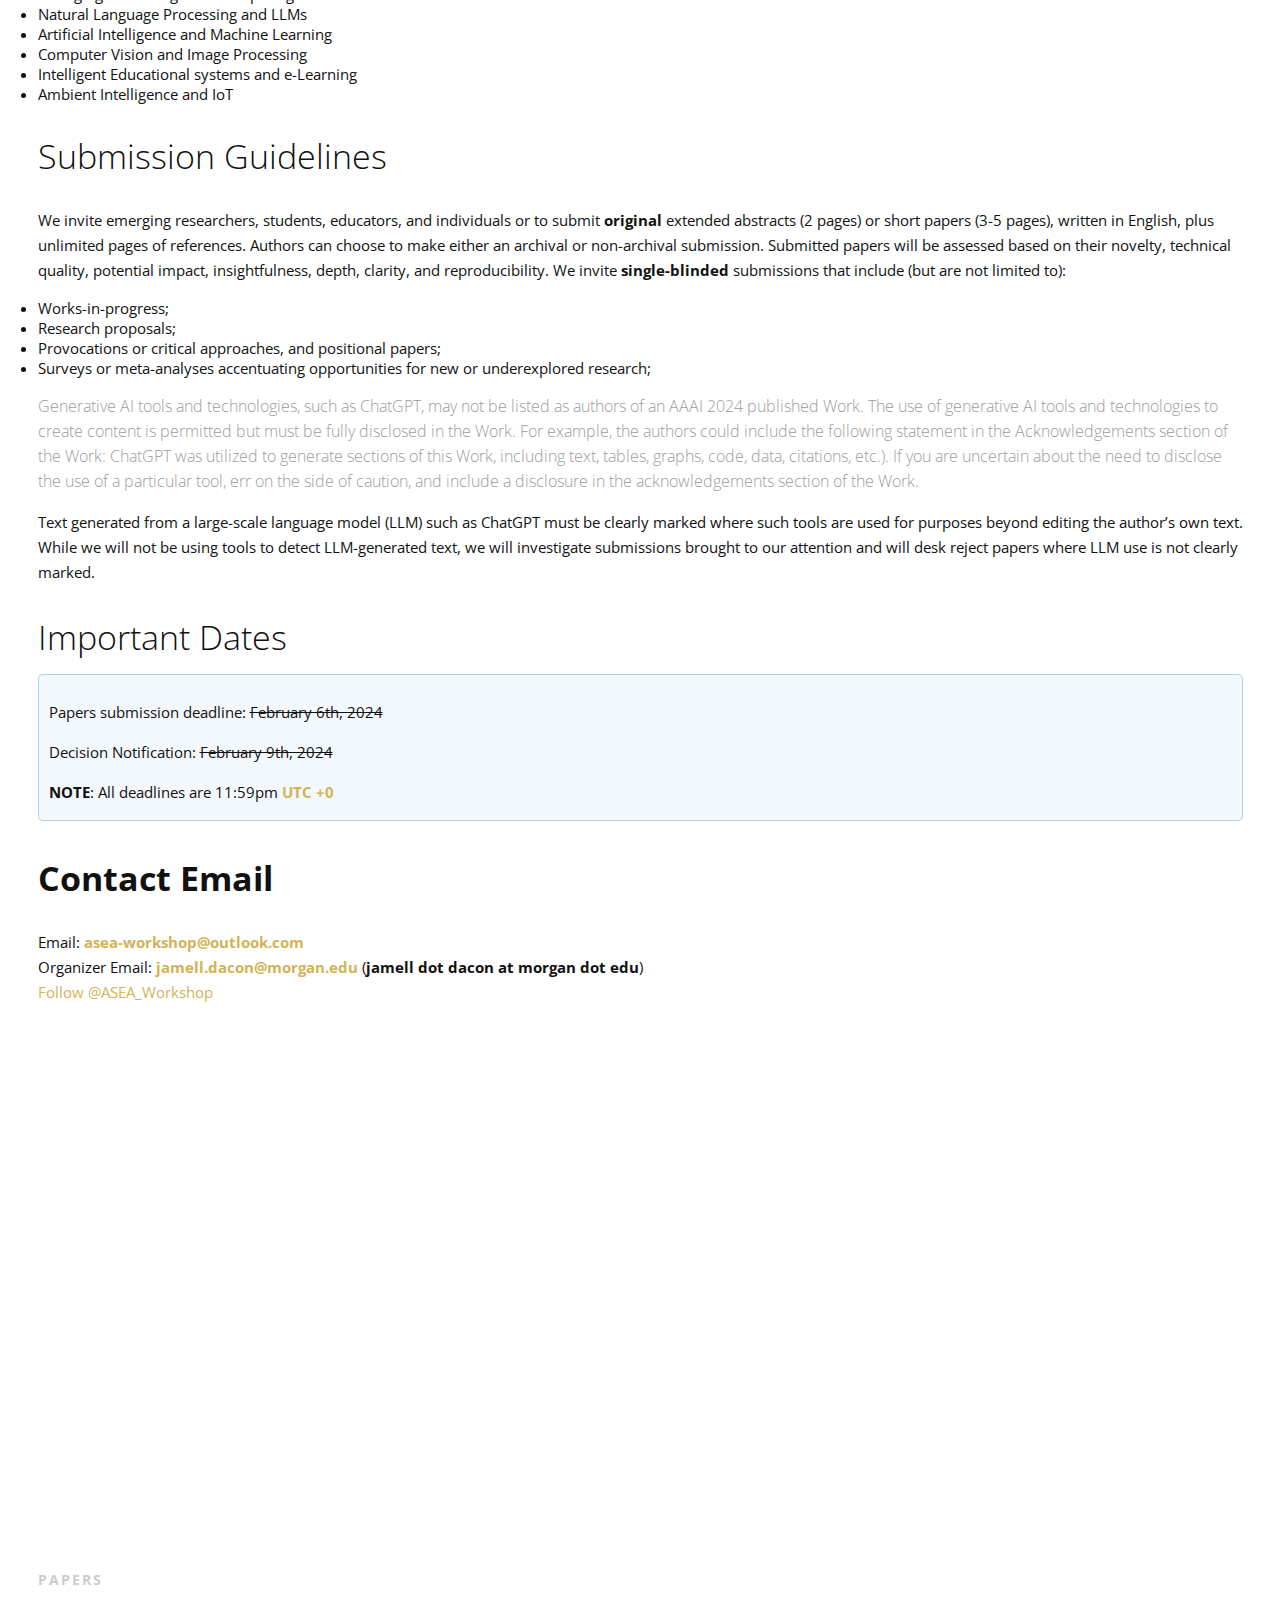
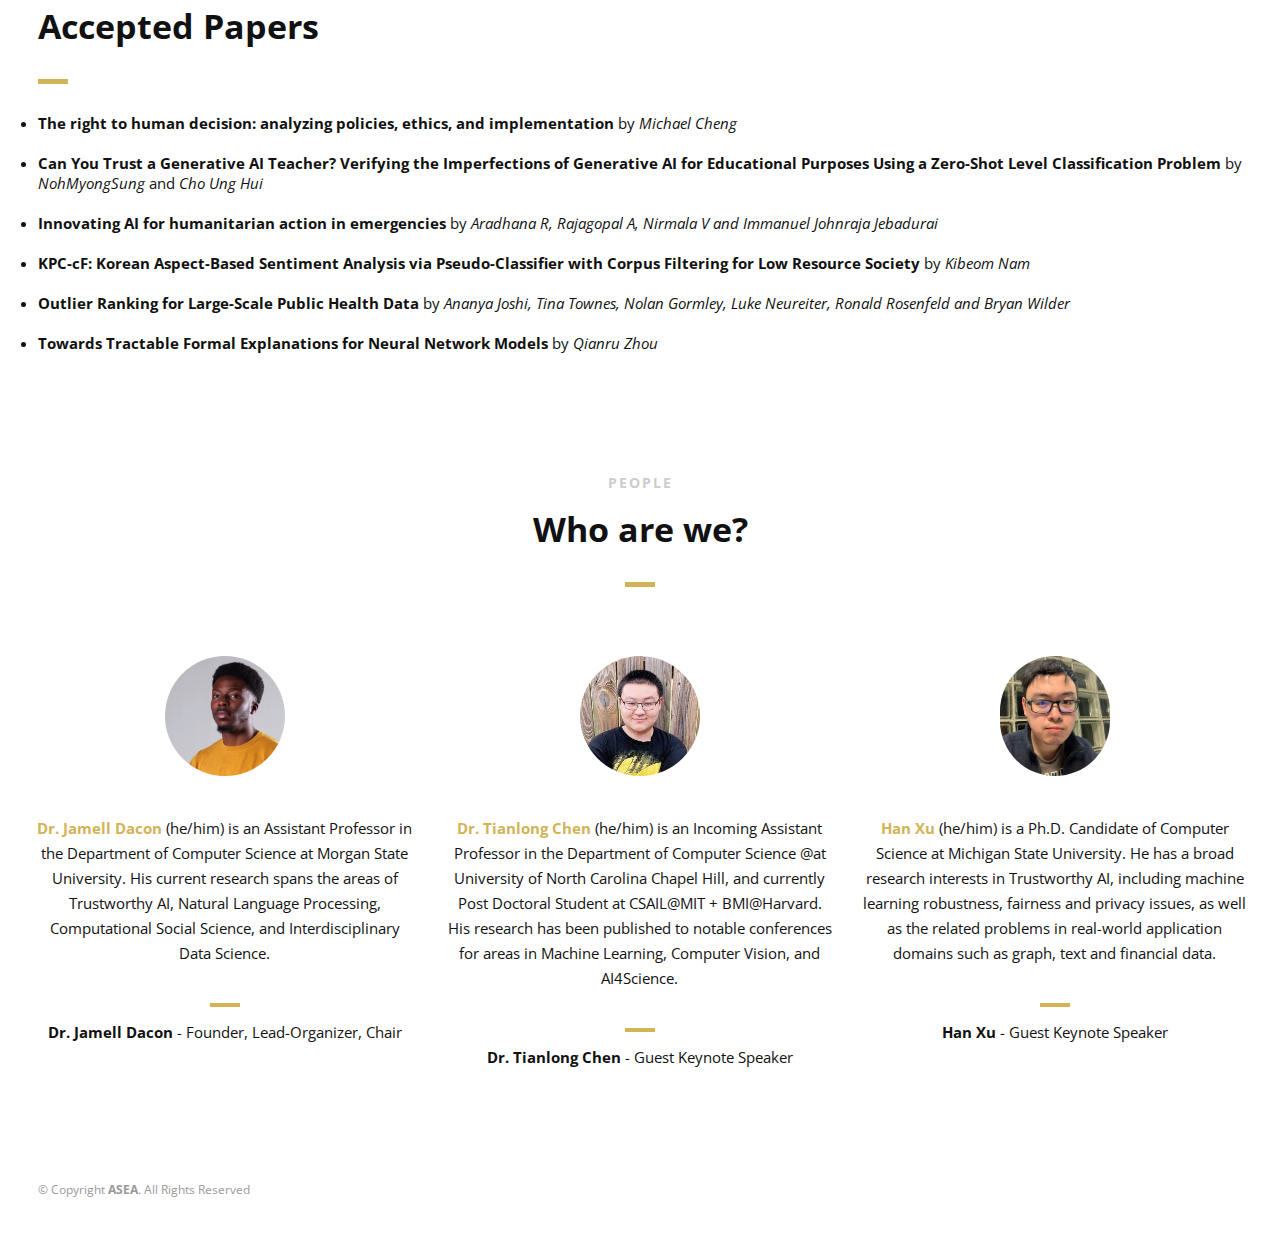
==== commit 7c7b7bf9: "Updates" ====
--- a/2024/AAAI/index.html
+++ b/2024/AAAI/index.html
@@ -88,9 +88,6 @@
                             </li>
                             <li>
                                 <a href="#papers">Accepted Papers</a>
-                            </li>
-                            <li>
-                                <a href="#events">Events</a>
                             </li>
                             <li>
                                 <a href="#people">People</a>
